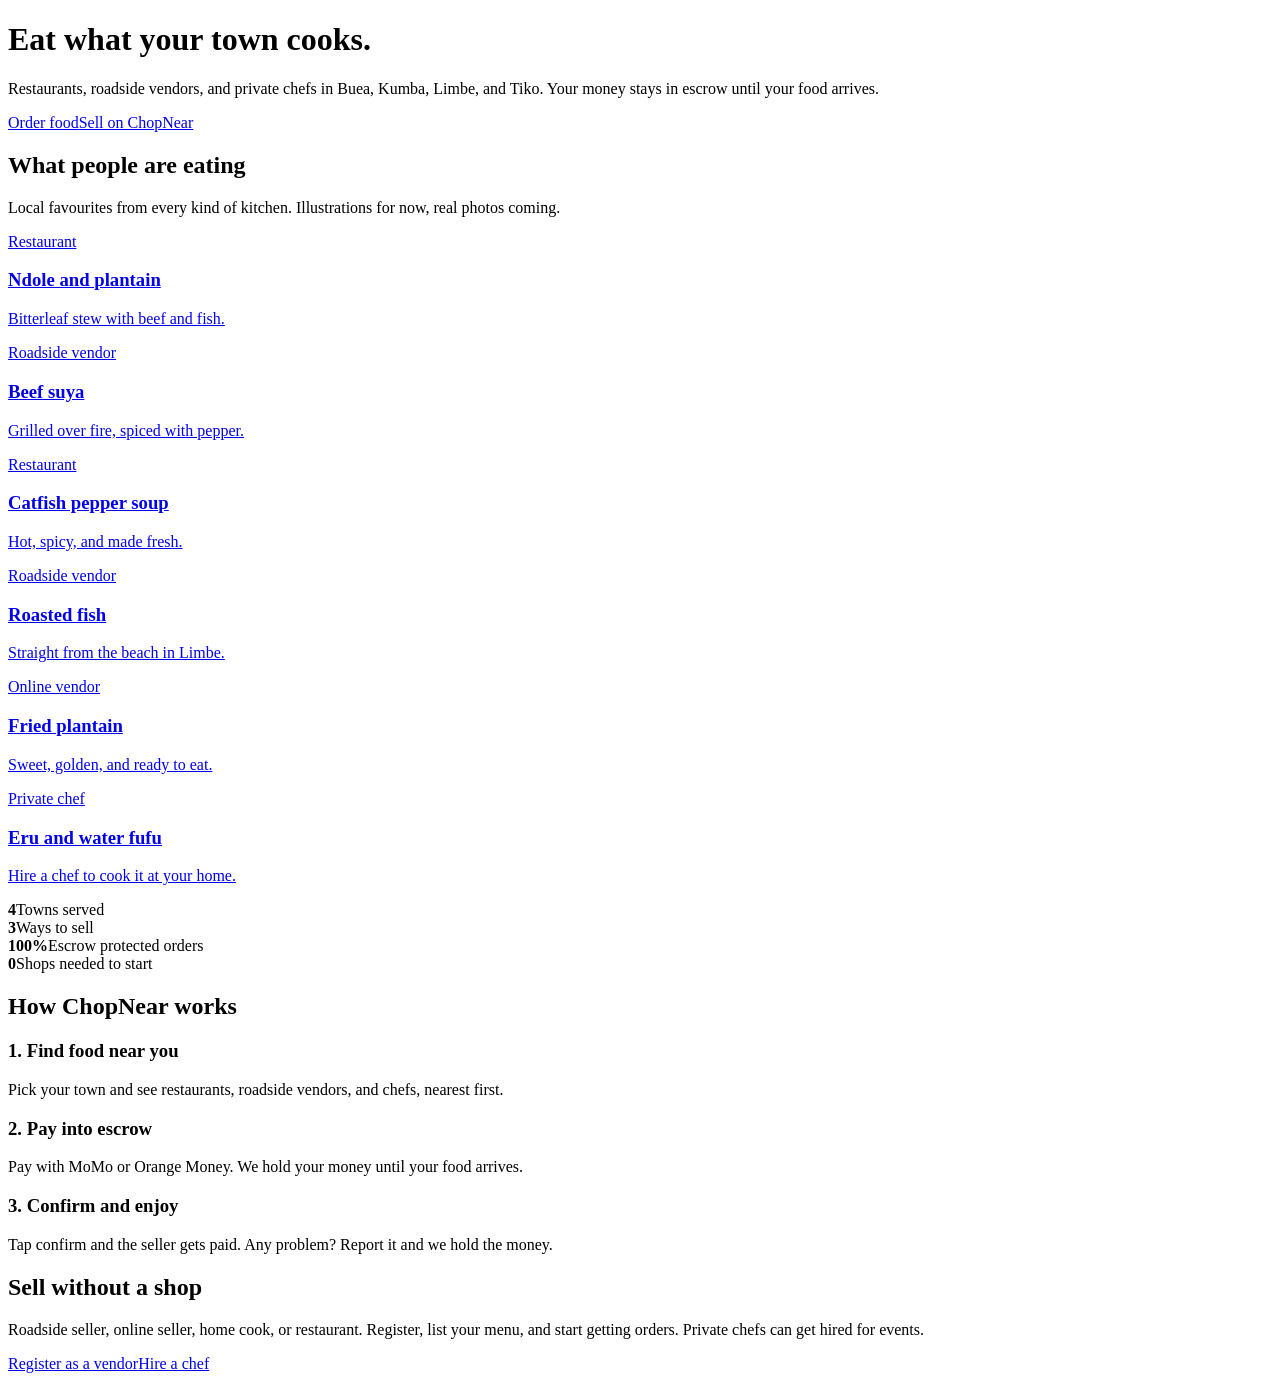
==== index.html @ 6f8a2a30 "Add initial HTML structure for ChopNear website" ====
<!DOCTYPE html>
<html lang="en"><head><meta charset="utf-8"><meta name="viewport" content="width=device-width, initial-scale=1">
<title>ChopNear | Cameroonian food from kitchens, vendors, and chefs near you</title>
<meta name="description" content="Order ndole, suya, pepper soup and more from restaurants, roadside vendors, and private chefs in Buea, Kumba, Limbe, and Tiko. Escrow protected.">
<link rel="preconnect" href="https://fonts.googleapis.com"><link rel="preconnect" href="https://fonts.gstatic.com" crossorigin>
<link href="https://fonts.googleapis.com/css2?family=Fraunces:opsz,wght@9..144,700;9..144,900&family=Outfit:wght@400;500;700&display=swap" rel="stylesheet">
<link rel="stylesheet" href="style.css"></head>
<body>
<div id="hdr"></div>
<div class="hero"><div class="wrap">
  <div><h1>Eat what your town cooks.</h1>
  <p>Restaurants, roadside vendors, and private chefs in Buea, Kumba, Limbe, and Tiko. Your money stays in escrow until your food arrives.</p>
  <div class="row"><a class="btn" href="order.html">Order food</a><a class="btn light" href="vendors.html">Sell on ChopNear</a></div></div>
  <div id="heroArt"></div>
</div></div>
<main>
<section><div class="wrap">
  <h2>What people are eating</h2><p class="lead">Local favourites from every kind of kitchen. Illustrations for now, real photos coming.</p>
  <div class="tiles">
    <a class="tile" href="order.html"><div class="art" data-k="ndole" data-alt="Ndole"></div><span class="tag">Restaurant</span><h3>Ndole and plantain</h3><p>Bitterleaf stew with beef and fish.</p></a>
    <a class="tile" href="order.html"><div class="art" data-k="suya" data-alt="Suya"></div><span class="tag">Roadside vendor</span><h3>Beef suya</h3><p>Grilled over fire, spiced with pepper.</p></a>
    <a class="tile" href="order.html"><div class="art" data-k="pepper" data-alt="Pepper soup"></div><span class="tag">Restaurant</span><h3>Catfish pepper soup</h3><p>Hot, spicy, and made fresh.</p></a>
    <a class="tile" href="order.html"><div class="art" data-k="fish" data-alt="Grilled fish"></div><span class="tag">Roadside vendor</span><h3>Roasted fish</h3><p>Straight from the beach in Limbe.</p></a>
    <a class="tile" href="order.html"><div class="art" data-k="plantain" data-alt="Fried plantain"></div><span class="tag">Online vendor</span><h3>Fried plantain</h3><p>Sweet, golden, and ready to eat.</p></a>
    <a class="tile" href="order.html#hire"><div class="art" data-k="eru" data-alt="Eru and fufu"></div><span class="tag">Private chef</span><h3>Eru and water fufu</h3><p>Hire a chef to cook it at your home.</p></a>
  </div>
</div></section>
<div class="band"><div class="wrap stats">
  <div><b>4</b>Towns served</div><div><b>3</b>Ways to sell</div><div><b>100%</b>Escrow protected orders</div><div><b>0</b>Shops needed to start</div>
</div></div>
<section><div class="wrap">
  <h2>How ChopNear works</h2>
  <div class="three">
    <div class="card"><h3>1. Find food near you</h3><p class="note">Pick your town and see restaurants, roadside vendors, and chefs, nearest first.</p></div>
    <div class="card"><h3>2. Pay into escrow</h3><p class="note">Pay with MoMo or Orange Money. We hold your money until your food arrives.</p></div>
    <div class="card"><h3>3. Confirm and enjoy</h3><p class="note">Tap confirm and the seller gets paid. Any problem? Report it and we hold the money.</p></div>
  </div>
</div></section>
<section style="background:#fff"><div class="wrap two">
  <div><h2>Sell without a shop</h2><p class="lead">Roadside seller, online seller, home cook, or restaurant. Register, list your menu, and start getting orders. Private chefs can get hired for events.</p></div>
  <div class="card"><div class="row"><a class="btn leaf" href="vendors.html">Register as a vendor</a><a class="btn ghost" href="order.html#hire">Hire a chef</a></div></div>
</div></section>
</main>
<div id="ftr"></div>
<script src="app.js"></script>
<script>document.getElementById('heroArt').innerHTML=DISH.scene</script>
</body></html>
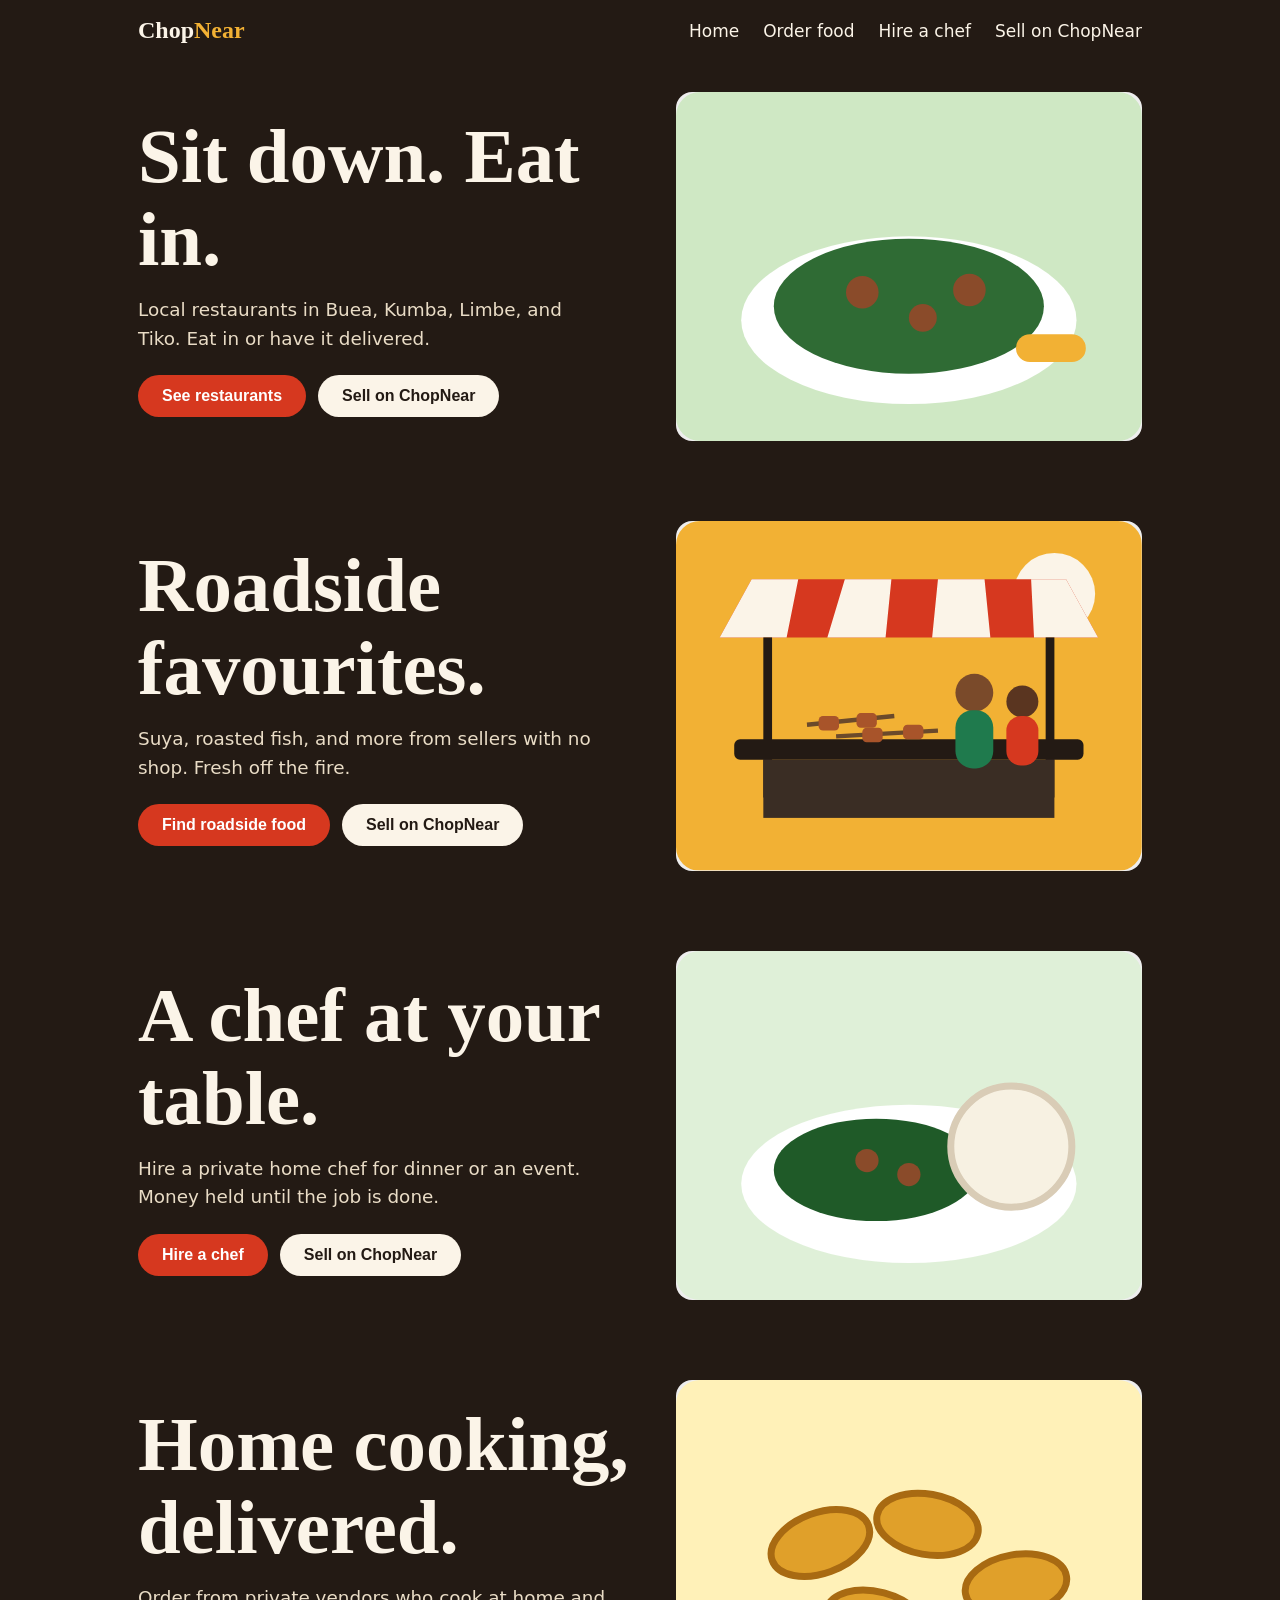
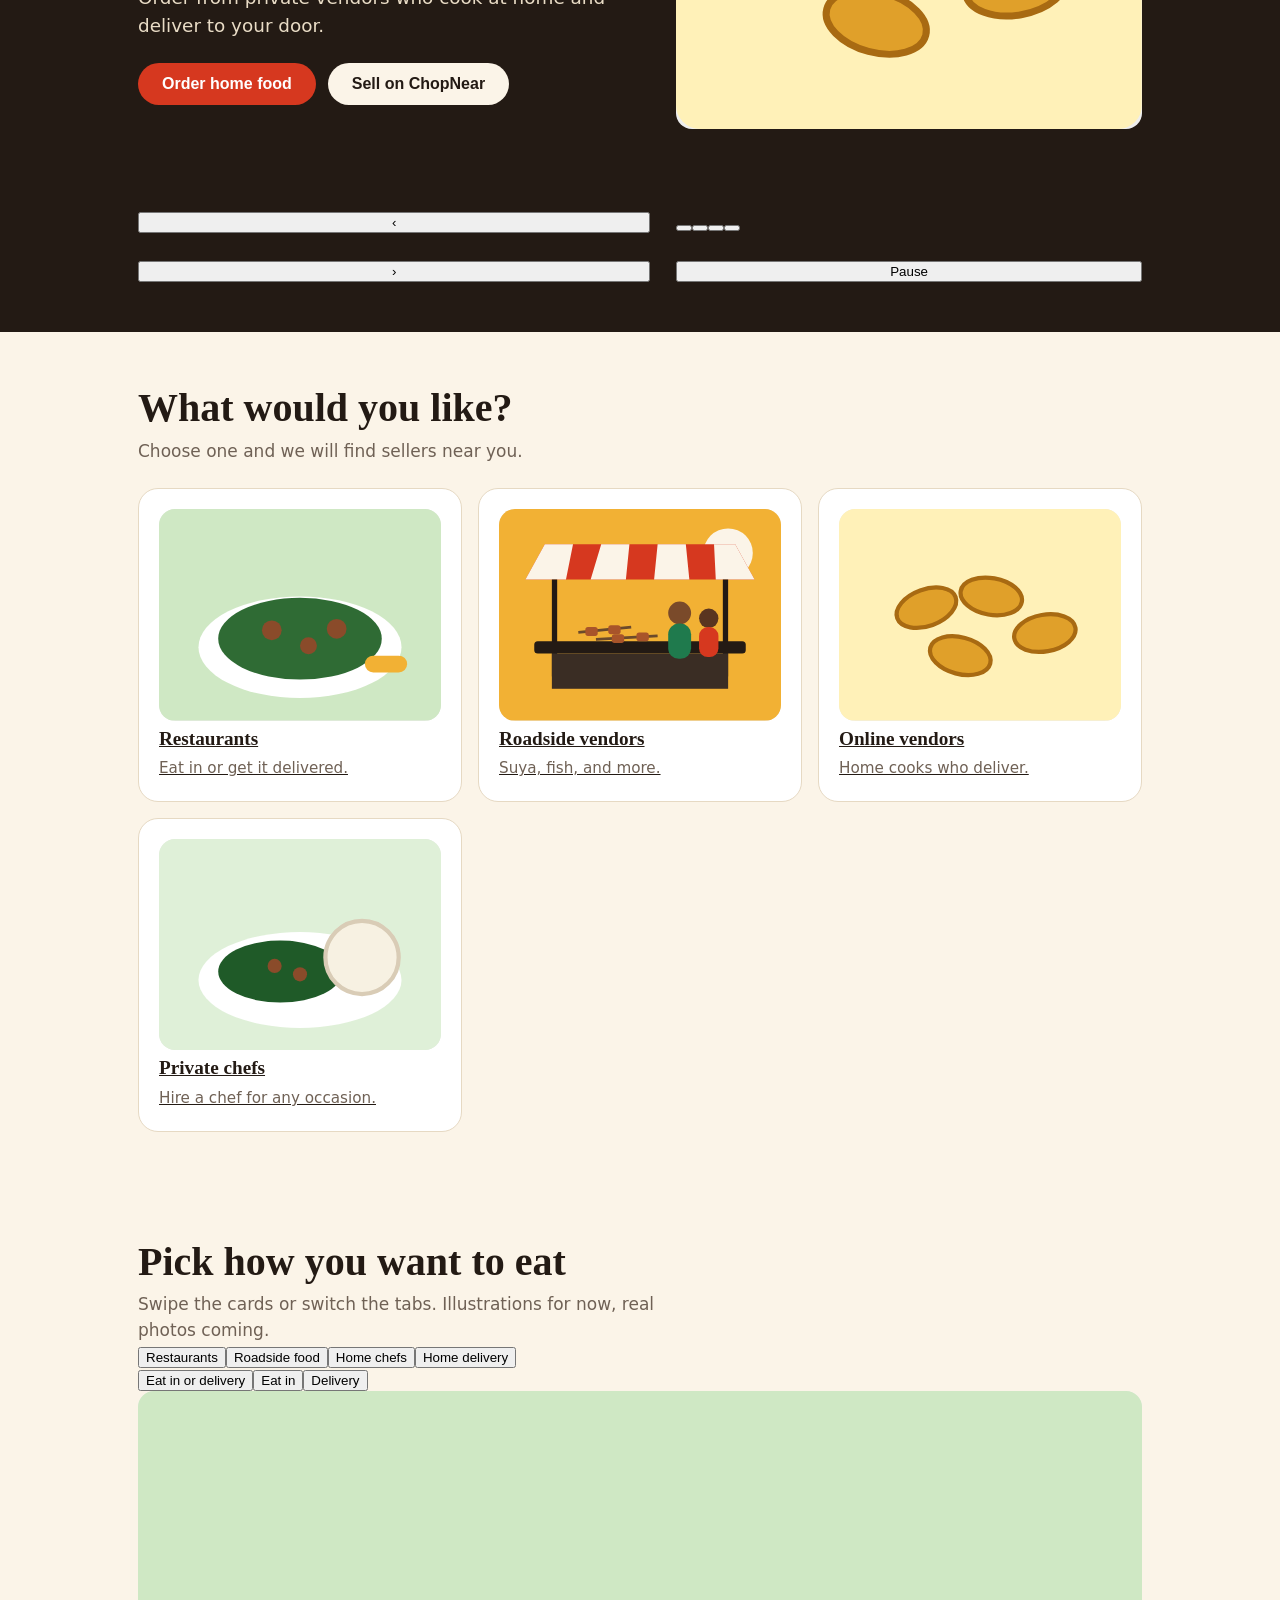
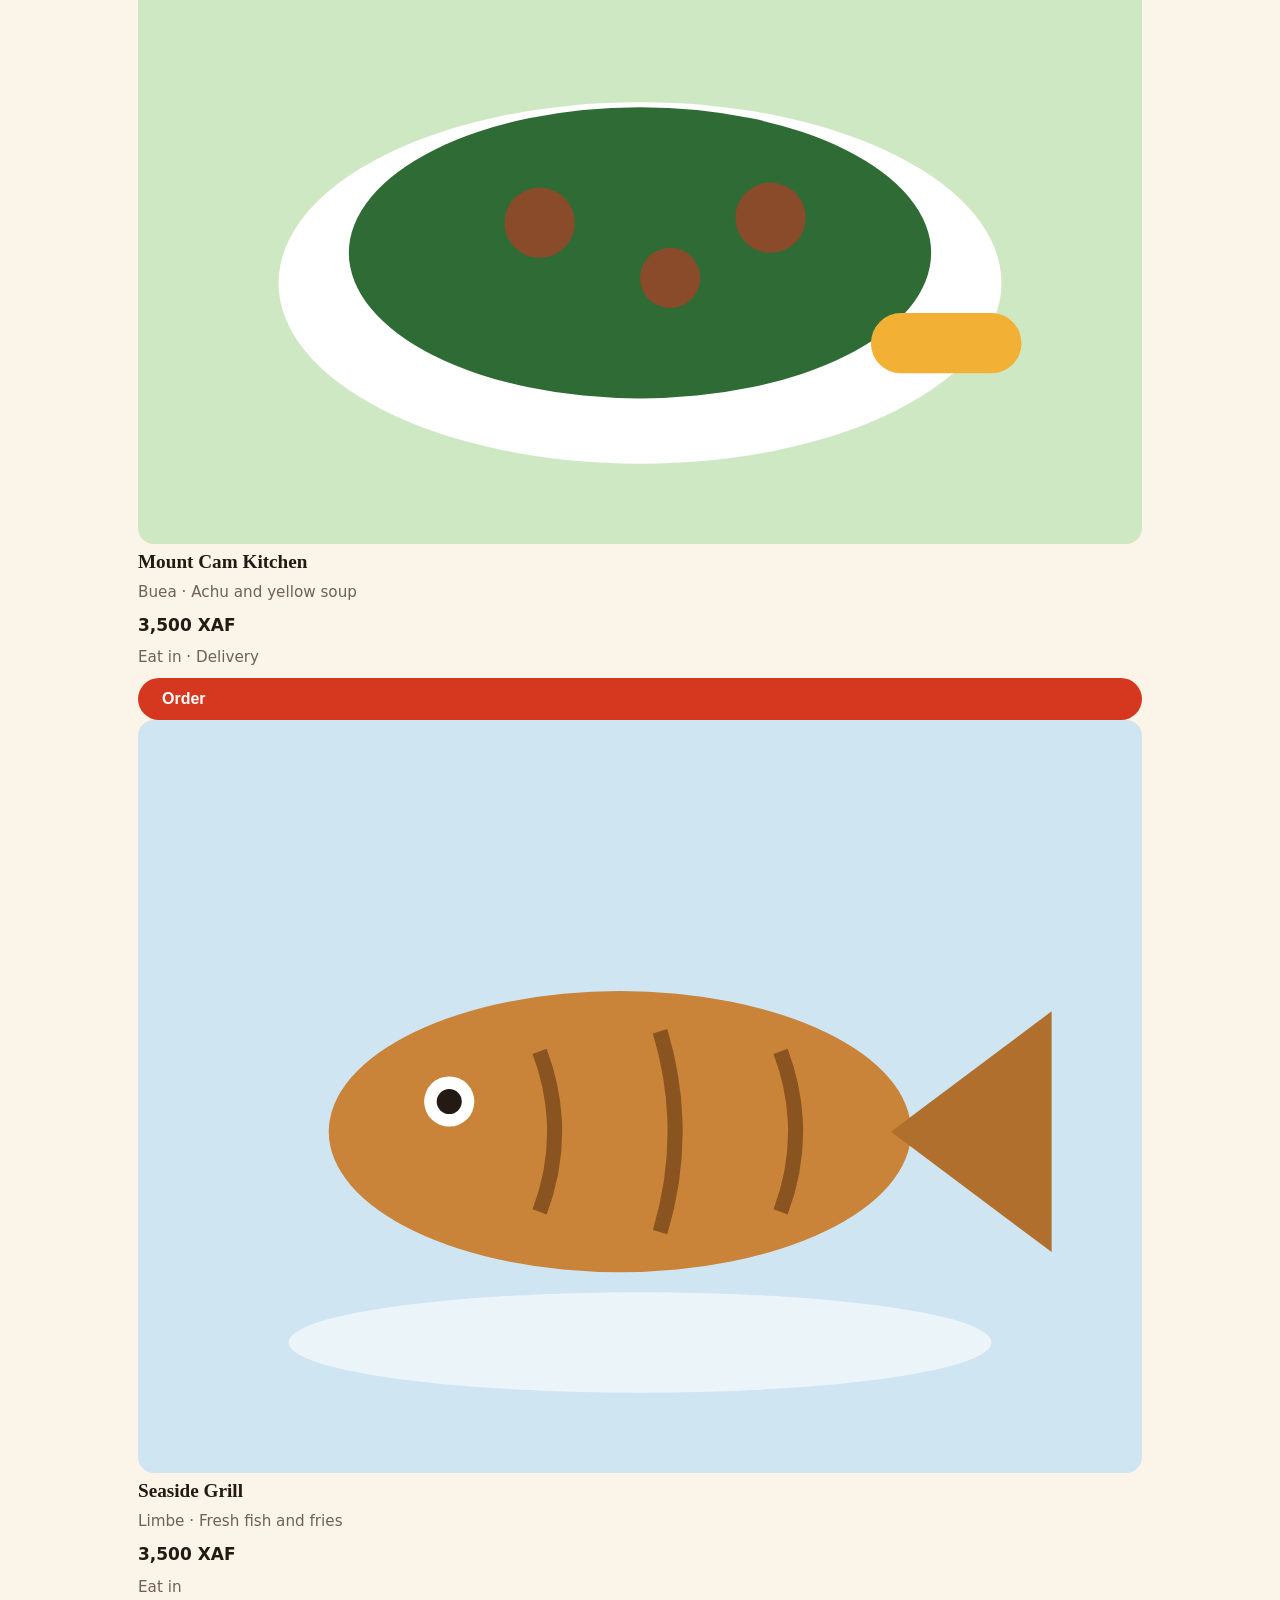
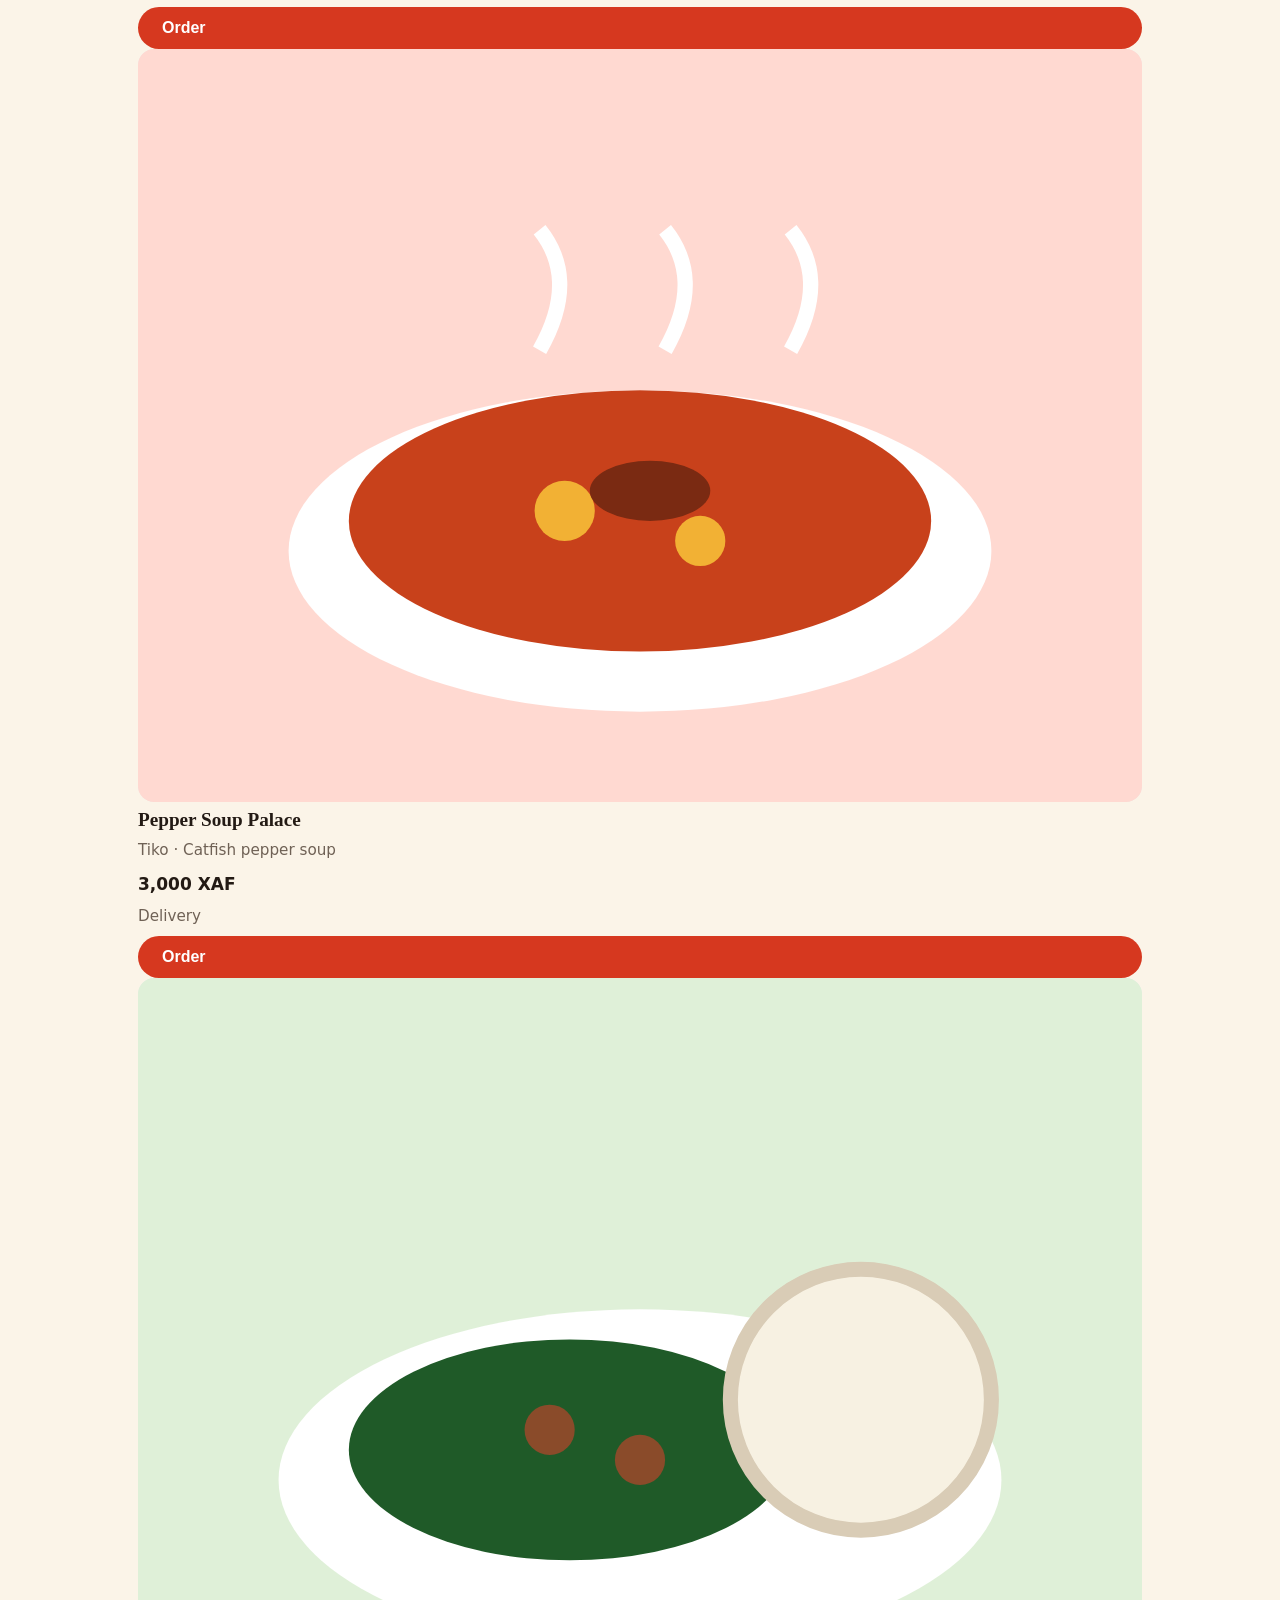
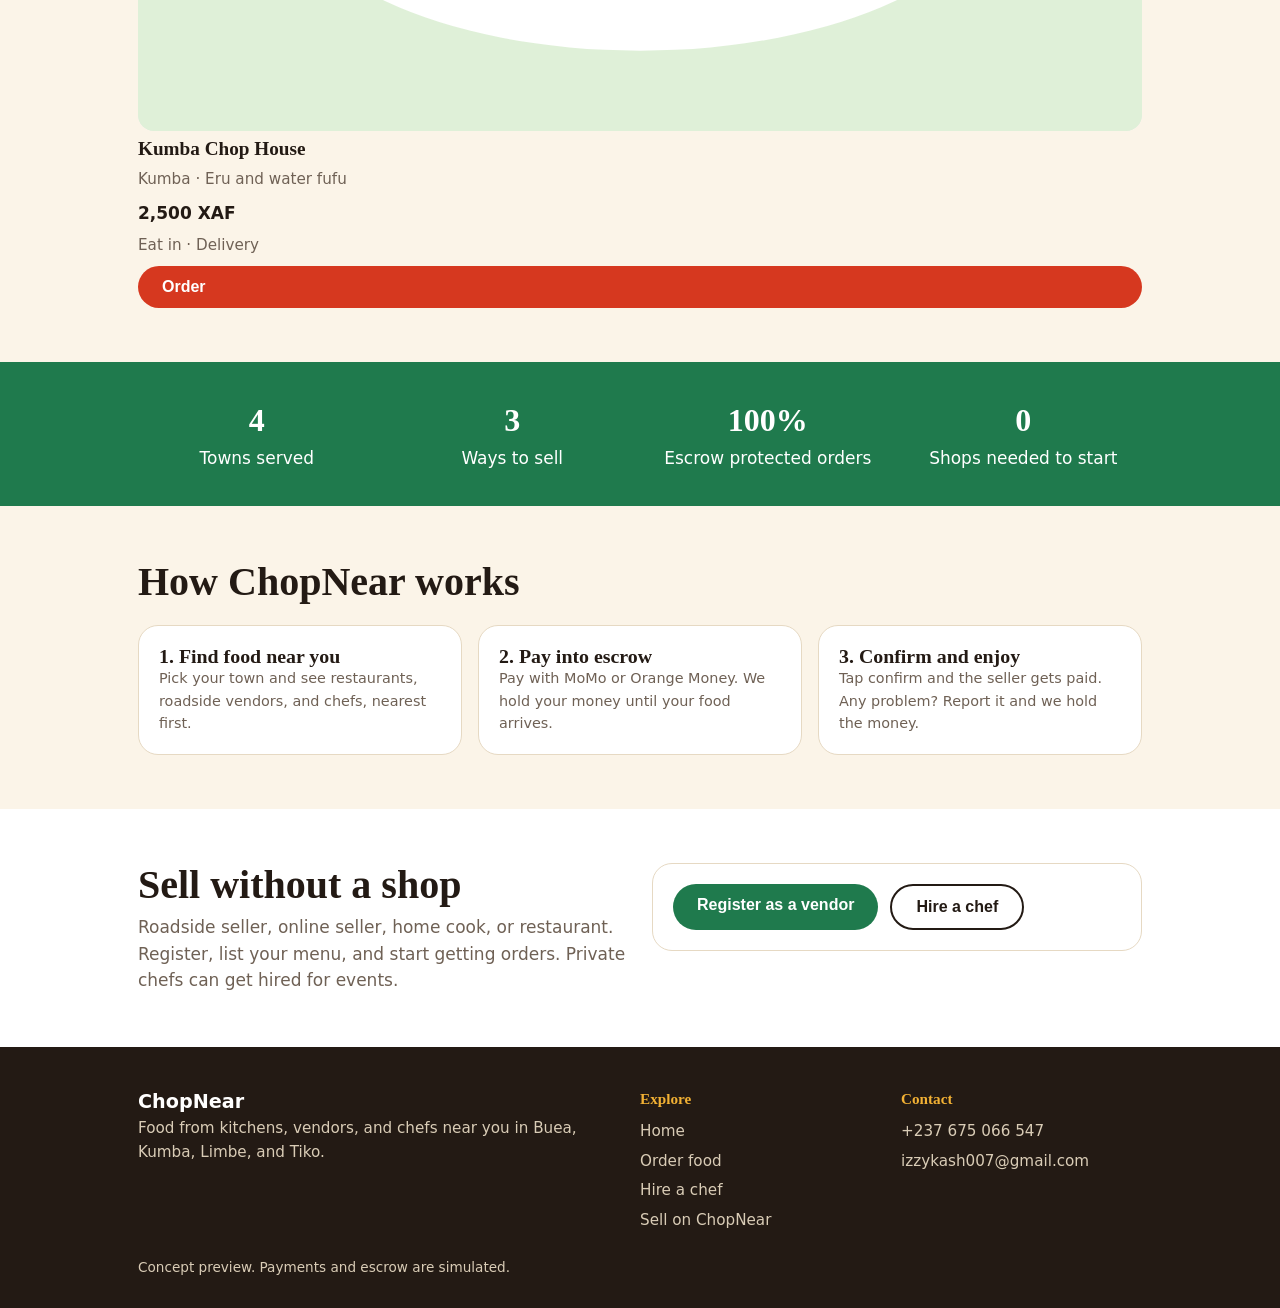
==== commit cf040276: "Add files via upload" ====
--- a/index.html
+++ b/index.html
@@ -7,23 +7,41 @@
 <link rel="stylesheet" href="style.css"></head>
 <body>
 <div id="hdr"></div>
-<div class="hero"><div class="wrap">
-  <div><h1>Eat what your town cooks.</h1>
-  <p>Restaurants, roadside vendors, and private chefs in Buea, Kumba, Limbe, and Tiko. Your money stays in escrow until your food arrives.</p>
-  <div class="row"><a class="btn" href="order.html">Order food</a><a class="btn light" href="vendors.html">Sell on ChopNear</a></div></div>
-  <div id="heroArt"></div>
-</div></div>
+<div class="hero" id="slides" aria-roledescription="carousel" aria-label="Featured ways to eat">
+  <div class="slide"><div class="wrap">
+    <div><h1>Sit down. Eat in.</h1><p>Local restaurants in Buea, Kumba, Limbe, and Tiko. Eat in or have it delivered.</p><div class="row"><a class="btn" href="order.html">See restaurants</a><a class="btn light" href="vendors.html">Sell on ChopNear</a></div></div>
+    <div class="art big" data-k="restaurant" data-alt="Restaurant meal"></div>
+  </div></div>
+  <div class="slide"><div class="wrap">
+    <div><h1>Roadside favourites.</h1><p>Suya, roasted fish, and more from sellers with no shop. Fresh off the fire.</p><div class="row"><a class="btn" href="order.html">Find roadside food</a><a class="btn light" href="vendors.html">Sell on ChopNear</a></div></div>
+    <div class="art big" data-k="roadside" data-alt="Roadside suya stand"></div>
+  </div></div>
+  <div class="slide"><div class="wrap">
+    <div><h1>A chef at your table.</h1><p>Hire a private home chef for dinner or an event. Money held until the job is done.</p><div class="row"><a class="btn" href="order.html#hire">Hire a chef</a><a class="btn light" href="vendors.html">Sell on ChopNear</a></div></div>
+    <div class="art big" data-k="chef" data-alt="Home chef meal"></div>
+  </div></div>
+  <div class="slide"><div class="wrap">
+    <div><h1>Home cooking, delivered.</h1><p>Order from private vendors who cook at home and deliver to your door.</p><div class="row"><a class="btn" href="order.html">Order home food</a><a class="btn light" href="vendors.html">Sell on ChopNear</a></div></div>
+    <div class="art big" data-k="homedelivery" data-alt="Home delivery meal"></div>
+  </div></div>
+  <div class="wrap ctrl"><button class="ar" id="pv" aria-label="Previous slide">&lsaquo;</button><span id="dots"></span><button class="ar" id="nx" aria-label="Next slide">&rsaquo;</button><button class="pp" id="pp">Pause</button></div>
+</div>
 <main>
 <section><div class="wrap">
-  <h2>What people are eating</h2><p class="lead">Local favourites from every kind of kitchen. Illustrations for now, real photos coming.</p>
+  <h2>What would you like?</h2><p class="lead">Choose one and we will find sellers near you.</p>
   <div class="tiles">
-    <a class="tile" href="order.html"><div class="art" data-k="ndole" data-alt="Ndole"></div><span class="tag">Restaurant</span><h3>Ndole and plantain</h3><p>Bitterleaf stew with beef and fish.</p></a>
-    <a class="tile" href="order.html"><div class="art" data-k="suya" data-alt="Suya"></div><span class="tag">Roadside vendor</span><h3>Beef suya</h3><p>Grilled over fire, spiced with pepper.</p></a>
-    <a class="tile" href="order.html"><div class="art" data-k="pepper" data-alt="Pepper soup"></div><span class="tag">Restaurant</span><h3>Catfish pepper soup</h3><p>Hot, spicy, and made fresh.</p></a>
-    <a class="tile" href="order.html"><div class="art" data-k="fish" data-alt="Grilled fish"></div><span class="tag">Roadside vendor</span><h3>Roasted fish</h3><p>Straight from the beach in Limbe.</p></a>
-    <a class="tile" href="order.html"><div class="art" data-k="plantain" data-alt="Fried plantain"></div><span class="tag">Online vendor</span><h3>Fried plantain</h3><p>Sweet, golden, and ready to eat.</p></a>
-    <a class="tile" href="order.html#hire"><div class="art" data-k="eru" data-alt="Eru and fufu"></div><span class="tag">Private chef</span><h3>Eru and water fufu</h3><p>Hire a chef to cook it at your home.</p></a>
+    <a class="tile card" href="start.html?t=restaurant"><div class="art" data-k="restaurant" data-alt="Restaurants"></div><h3>Restaurants</h3><p>Eat in or get it delivered.</p></a>
+    <a class="tile card" href="start.html?t=roadside"><div class="art" data-k="roadside" data-alt="Roadside vendors"></div><h3>Roadside vendors</h3><p>Suya, fish, and more.</p></a>
+    <a class="tile card" href="start.html?t=online"><div class="art" data-k="homedelivery" data-alt="Online vendors"></div><h3>Online vendors</h3><p>Home cooks who deliver.</p></a>
+    <a class="tile card" href="start.html?t=chef"><div class="art" data-k="chef" data-alt="Private chefs"></div><h3>Private chefs</h3><p>Hire a chef for any occasion.</p></a>
   </div>
+</div></section>
+<section><div class="wrap">
+  <h2>Pick how you want to eat</h2>
+  <p class="lead">Swipe the cards or switch the tabs. Illustrations for now, real photos coming.</p>
+  <div class="tabs" id="tabs" role="tablist"></div>
+  <div class="tabs" id="sub" style="display:none"></div>
+  <div class="rail" id="rail" aria-live="polite"></div>
 </div></section>
 <div class="band"><div class="wrap stats">
   <div><b>4</b>Towns served</div><div><b>3</b>Ways to sell</div><div><b>100%</b>Escrow protected orders</div><div><b>0</b>Shops needed to start</div>
@@ -42,7 +60,55 @@
 </div></section>
 </main>
 <div id="ftr"></div>
+<script src="images.js"></script>
 <script src="app.js"></script>
-<script>document.getElementById('heroArt').innerHTML=DISH.scene</script>
+<script>
+DISH.achu=DISH.ndole;DISH.restaurant=DISH.ndole;DISH.roadside=DISH.scene;DISH.chef=DISH.eru;DISH.homedelivery=DISH.plantain;hydrateArt();
+/* slideshow */
+const sl=[...document.querySelectorAll('.slide')],dots=$('dots');let cur=0,timer=null;
+sl.forEach((x,i)=>{const d=document.createElement('button');d.setAttribute('aria-label','Slide '+(i+1));d.onclick=()=>go(i);dots.appendChild(d)});
+function go(i){cur=(i+sl.length)%sl.length;sl.forEach((x,j)=>x.classList.toggle('on',j===cur));[...dots.children].forEach((d,j)=>d.classList.toggle('on',j===cur))}
+function stop(){clearInterval(timer);timer=null;$('pp').textContent='Play'}
+function play(){clearInterval(timer);if(matchMedia('(prefers-reduced-motion: reduce)').matches)return stop();timer=setInterval(()=>go(cur+1),5000);$('pp').textContent='Pause'}
+$('pv').onclick=()=>go(cur-1);$('nx').onclick=()=>go(cur+1);$('pp').onclick=()=>timer?stop():play();
+go(0);play();
+/* category tabs */
+const fmt=n=>n.toLocaleString('en-US')+' XAF';
+const CATS={
+ restaurants:{label:'Restaurants',sub:true,items:[
+  {n:'Mount Cam Kitchen',t:'Buea',k:'achu',d:'Achu and yellow soup',p:3500,m:['eat','delivery']},
+  {n:'Seaside Grill',t:'Limbe',k:'fish',d:'Fresh fish and fries',p:3500,m:['eat']},
+  {n:'Pepper Soup Palace',t:'Tiko',k:'pepper',d:'Catfish pepper soup',p:3000,m:['delivery']},
+  {n:'Kumba Chop House',t:'Kumba',k:'eru',d:'Eru and water fufu',p:2500,m:['eat','delivery']}]},
+ roadside:{label:'Roadside food',items:[
+  {n:'Mama Bih Roadside Suya',t:'Buea',k:'suya',d:'Beef suya (5 sticks)',p:1500},
+  {n:'Down Beach Roasted Fish',t:'Limbe',k:'fish',d:'Roasted fish',p:3000},
+  {n:'Aunty Ngum Fish Stand',t:'Kumba',k:'fish',d:'Grilled fish',p:2800},
+  {n:'Market Mama Stew',t:'Buea',k:'roadside',d:'Stew with rice or spaghetti',p:1000}]},
+ chefs:{label:'Home chefs',cta:'Hire',from:1,items:[
+  {n:'Chef Neba',t:'Buea',k:'chef',d:'Plated achu dinner for 4',p:40000},
+  {n:'Chef Atem',t:'Kumba',k:'ndole',d:'Event catering, per 10 guests',p:60000},
+  {n:'Chef Fon',t:'Limbe',k:'fish',d:'Beach dinner for 4',p:45000}]},
+ delivery:{label:'Home delivery',items:[
+  {n:'Sweet Crumbs (online)',t:'Tiko',k:'plantain',d:'Fried plantain box',p:2000},
+  {n:'Auntie Ewi Home Kitchen',t:'Buea',k:'pepper',d:'Pepper soup, delivered',p:3000},
+  {n:'Mami Mary Cooks',t:'Kumba',k:'ndole',d:'Ndole and plantain, delivered',p:2500}]}
+};
+let cat='restaurants',mode='all';
+const tabs=$('tabs'),sub=$('sub'),rail=$('rail');
+function drawTabs(){
+  tabs.innerHTML=Object.keys(CATS).map(k=>'<button role="tab" aria-selected="'+(k===cat)+'" data-c="'+k+'">'+CATS[k].label+'</button>').join('');
+  sub.style.display=CATS[cat].sub?'flex':'none';
+  sub.innerHTML=[['all','Eat in or delivery'],['eat','Eat in'],['delivery','Delivery']].map(x=>'<button role="tab" aria-selected="'+(x[0]===mode)+'" data-m="'+x[0]+'">'+x[1]+'</button>').join('');
+}
+function drawRail(){
+  const c=CATS[cat];let items=c.items;
+  if(c.sub&&mode!=='all')items=items.filter(i=>i.m.includes(mode));
+  rail.innerHTML=items.map(i=>'<article class="tile"><div class="art" data-k="'+i.k+'" data-alt="'+esc(i.d)+'"></div><h3>'+esc(i.n)+'</h3><p>'+i.t+' · '+esc(i.d)+'</p><b>'+(c.from?'from ':'')+fmt(i.p)+'</b>'+(i.m?'<p>'+i.m.map(x=>x==='eat'?'Eat in':'Delivery').join(' · ')+'</p>':'')+'<a class="btn" href="'+(c.cta?'order.html#hire':'order.html')+'">'+(c.cta||'Order')+'</a></article>').join('')||'<p class="note">Nothing here yet.</p>';
+  hydrateArt();rail.scrollLeft=0;
+}
+tabs.onclick=e=>{const b=e.target.closest('button');if(!b)return;cat=b.dataset.c;mode='all';drawTabs();drawRail()};
+sub.onclick=e=>{const b=e.target.closest('button');if(!b)return;mode=b.dataset.m;drawTabs();drawRail()};
+drawTabs();drawRail();
+</script>
 </body></html>
-
--- a/style.css
+++ b/style.css
@@ -0,0 +1,67 @@
+:root{--paper:#fbf4e8;--ink:#231a14;--chili:#d6381f;--leaf:#1f7a4d;--saffron:#f2b134;--line:#e6d9c3;--mute:#6f6155;--white:#fff}
+*{box-sizing:border-box;margin:0}
+html{scroll-behavior:smooth}
+body{background:var(--paper);color:var(--ink);font-family:Outfit,system-ui,sans-serif;line-height:1.55;font-size:17px}
+a{color:inherit}
+:focus-visible{outline:3px solid var(--chili);outline-offset:3px}
+.wrap{max-width:1040px;margin:0 auto;padding:0 18px}
+section{padding:54px 0}
+h1,h2,h3{font-family:Fraunces,Georgia,serif;font-weight:900;line-height:1.08}
+h1{font-size:clamp(2.4rem,9vw,4.8rem)}
+h2{font-size:clamp(1.7rem,5vw,2.5rem);margin-bottom:8px}
+.lead{color:var(--mute);max-width:50ch}
+.btn{display:inline-block;background:var(--chili);color:#fff;font:700 1rem Outfit,sans-serif;text-decoration:none;padding:12px 24px;border:0;border-radius:999px;cursor:pointer}
+.btn:hover{background:#b92d17}.btn.leaf{background:var(--leaf)}.btn.ghost{background:transparent;color:var(--ink);border:2px solid var(--ink)}
+.btn.light{background:var(--paper);color:var(--ink)}
+.card{background:var(--white);border:1px solid var(--line);border-radius:20px;padding:20px}
+/* header */
+header.site{background:var(--ink);color:var(--paper);position:sticky;top:0;z-index:20}
+.bar{display:flex;align-items:center;justify-content:space-between;min-height:62px;gap:12px}
+.logo{font-family:Fraunces,serif;font-weight:900;font-size:1.5rem;text-decoration:none}.logo b{color:var(--saffron)}
+.menu{display:none;flex-direction:column;position:absolute;left:0;right:0;top:62px;background:var(--ink);padding:10px 18px 18px;gap:4px}
+.menu.open{display:flex}
+.menu a{text-decoration:none;font-weight:500;padding:10px 0;border-bottom:1px solid #3a2d24}
+.burger{background:none;border:2px solid var(--paper);color:var(--paper);border-radius:10px;padding:6px 12px;font:700 .95rem Outfit,sans-serif;cursor:pointer}
+@media(min-width:860px){.burger{display:none}.menu{display:flex;position:static;flex-direction:row;padding:0;gap:24px;background:none}.menu a{border:0;padding:0}}
+/* hero */
+.hero{background:var(--ink);color:var(--paper)}
+.hero .wrap{display:grid;gap:26px;padding-top:30px;padding-bottom:50px;align-items:center}
+.hero p{color:#e9dcc6;font-size:1.15rem;max-width:40ch;margin:14px 0 22px}
+.hero svg{width:100%;height:auto;border-radius:24px}
+@media(min-width:860px){.hero .wrap{grid-template-columns:1.1fr 1fr}}
+.row{display:flex;gap:12px;flex-wrap:wrap}
+/* art + tiles */
+.art{aspect-ratio:4/3;border-radius:16px;overflow:hidden;background:#eee}
+.art svg,.art img{width:100%;height:100%;object-fit:cover;display:block}
+.tiles{display:grid;gap:16px;margin-top:24px}
+@media(min-width:640px){.tiles{grid-template-columns:repeat(2,1fr)}}
+@media(min-width:900px){.tiles{grid-template-columns:repeat(3,1fr)}}
+.tile{display:grid;gap:8px}
+.tile h3{font-size:1.2rem}.tile p{color:var(--mute);font-size:.95rem}
+.tile .tag{font-size:.78rem;font-weight:700;background:var(--saffron);padding:2px 10px;border-radius:999px;justify-self:start}
+.band{background:var(--leaf);color:#fff;padding:34px 0}
+.stats{display:grid;gap:18px;text-align:center}
+@media(min-width:640px){.stats{grid-template-columns:repeat(4,1fr)}}
+.stats b{font-family:Fraunces,serif;font-size:2rem;display:block}
+.three{display:grid;gap:16px;margin-top:22px}
+@media(min-width:760px){.three{grid-template-columns:repeat(3,1fr)}}
+.cta{background:var(--saffron)}
+.cta .wrap{display:grid;gap:14px}
+/* forms */
+form{display:grid;gap:12px}
+label.f{font-weight:700;font-size:.95rem;display:grid;gap:5px}
+input,select,textarea{font:inherit;padding:12px;border:2px solid var(--line);border-radius:12px;background:#fff;color:var(--ink);width:100%}
+.chips{display:flex;gap:8px;flex-wrap:wrap}
+.chips input{position:absolute;opacity:0;width:1px}
+.chips label{padding:9px 16px;border:2px solid var(--ink);border-radius:999px;cursor:pointer;font-weight:700;background:#fff}
+.chips input:checked+label{background:var(--ink);color:var(--paper)}
+.chips input:focus-visible+label{outline:3px solid var(--chili);outline-offset:2px}
+.two{display:grid;gap:24px}
+@media(min-width:820px){.two{grid-template-columns:1fr 1fr;align-items:start}}
+footer.site{background:var(--ink);color:#d9ccb6;padding:40px 0 30px;font-size:.95rem}
+footer.site .cols{display:grid;gap:20px}
+@media(min-width:760px){footer.site .cols{grid-template-columns:2fr 1fr 1fr}}
+footer.site a{display:block;text-decoration:none;padding:3px 0}
+footer.site h4{color:var(--saffron);margin-bottom:6px;font-family:Fraunces,serif}
+.note{color:var(--mute);font-size:.9rem}
+@media(prefers-reduced-motion:reduce){html{scroll-behavior:auto}}
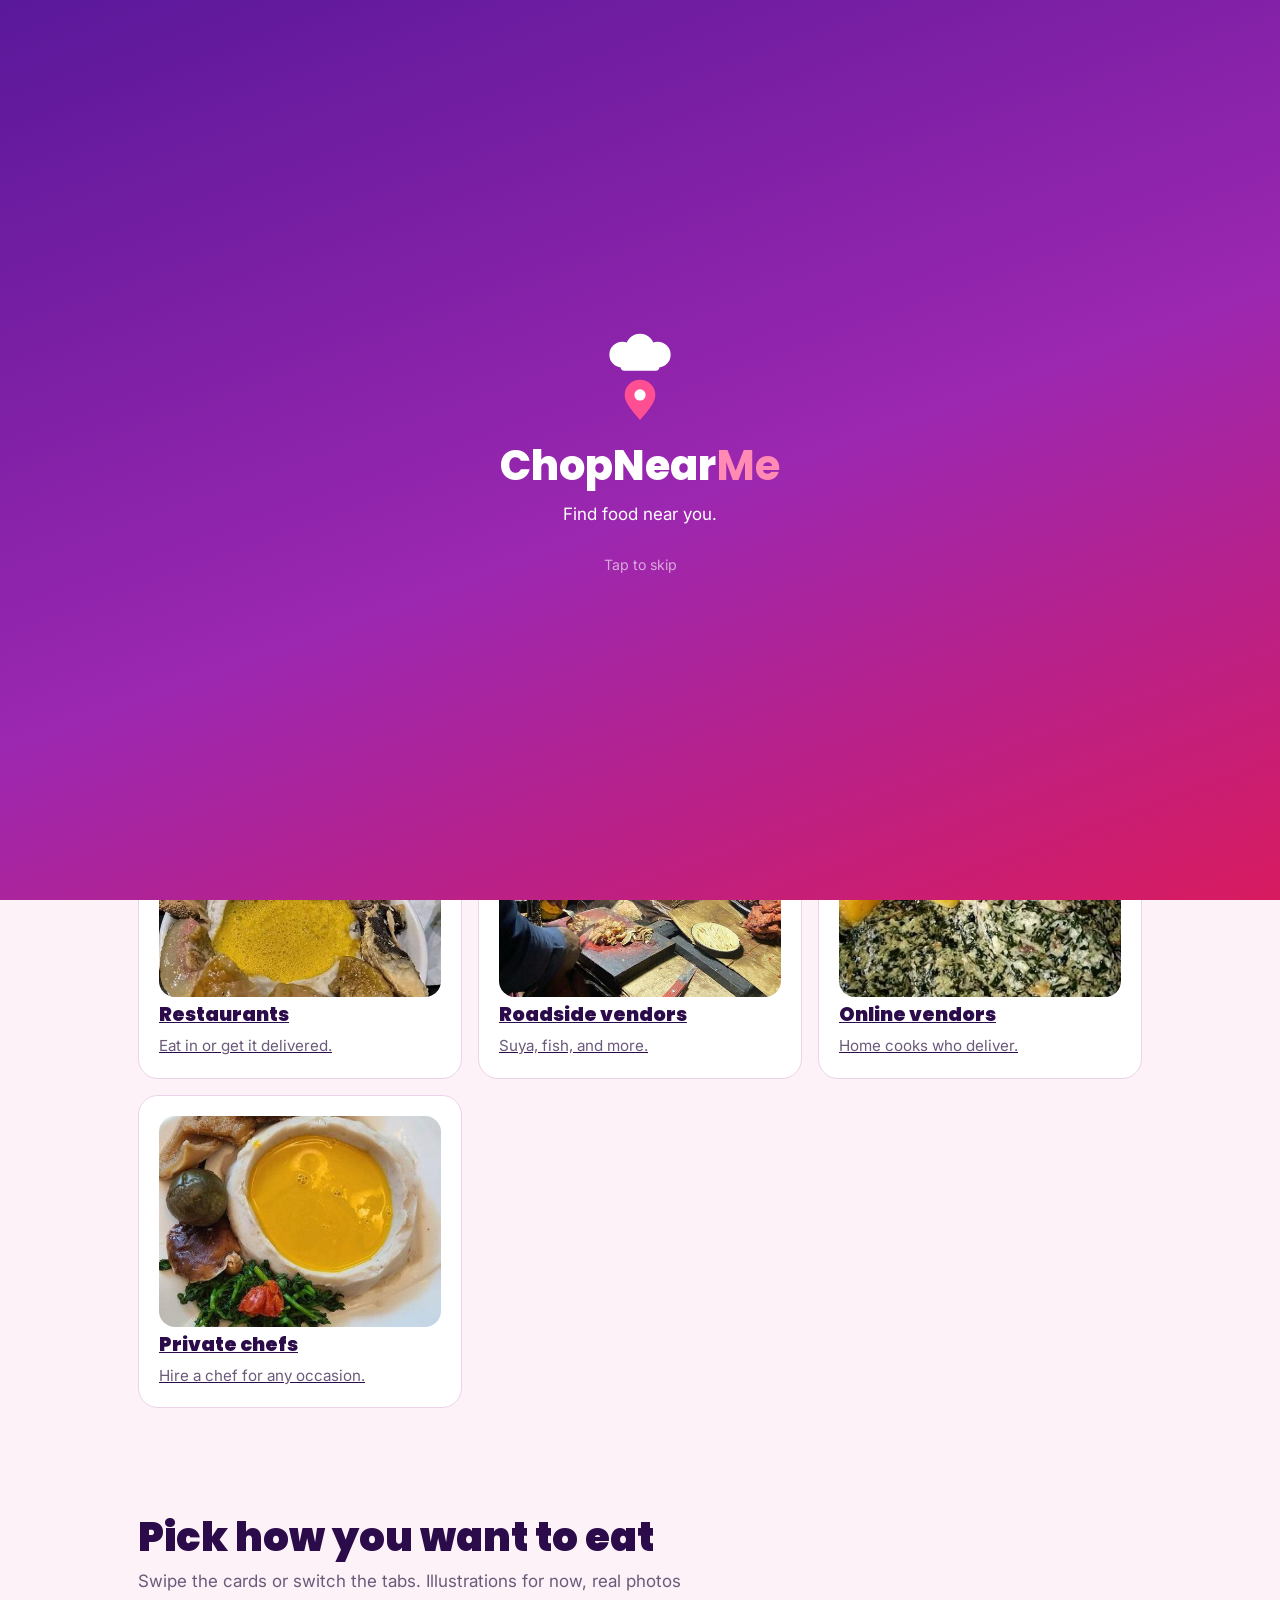
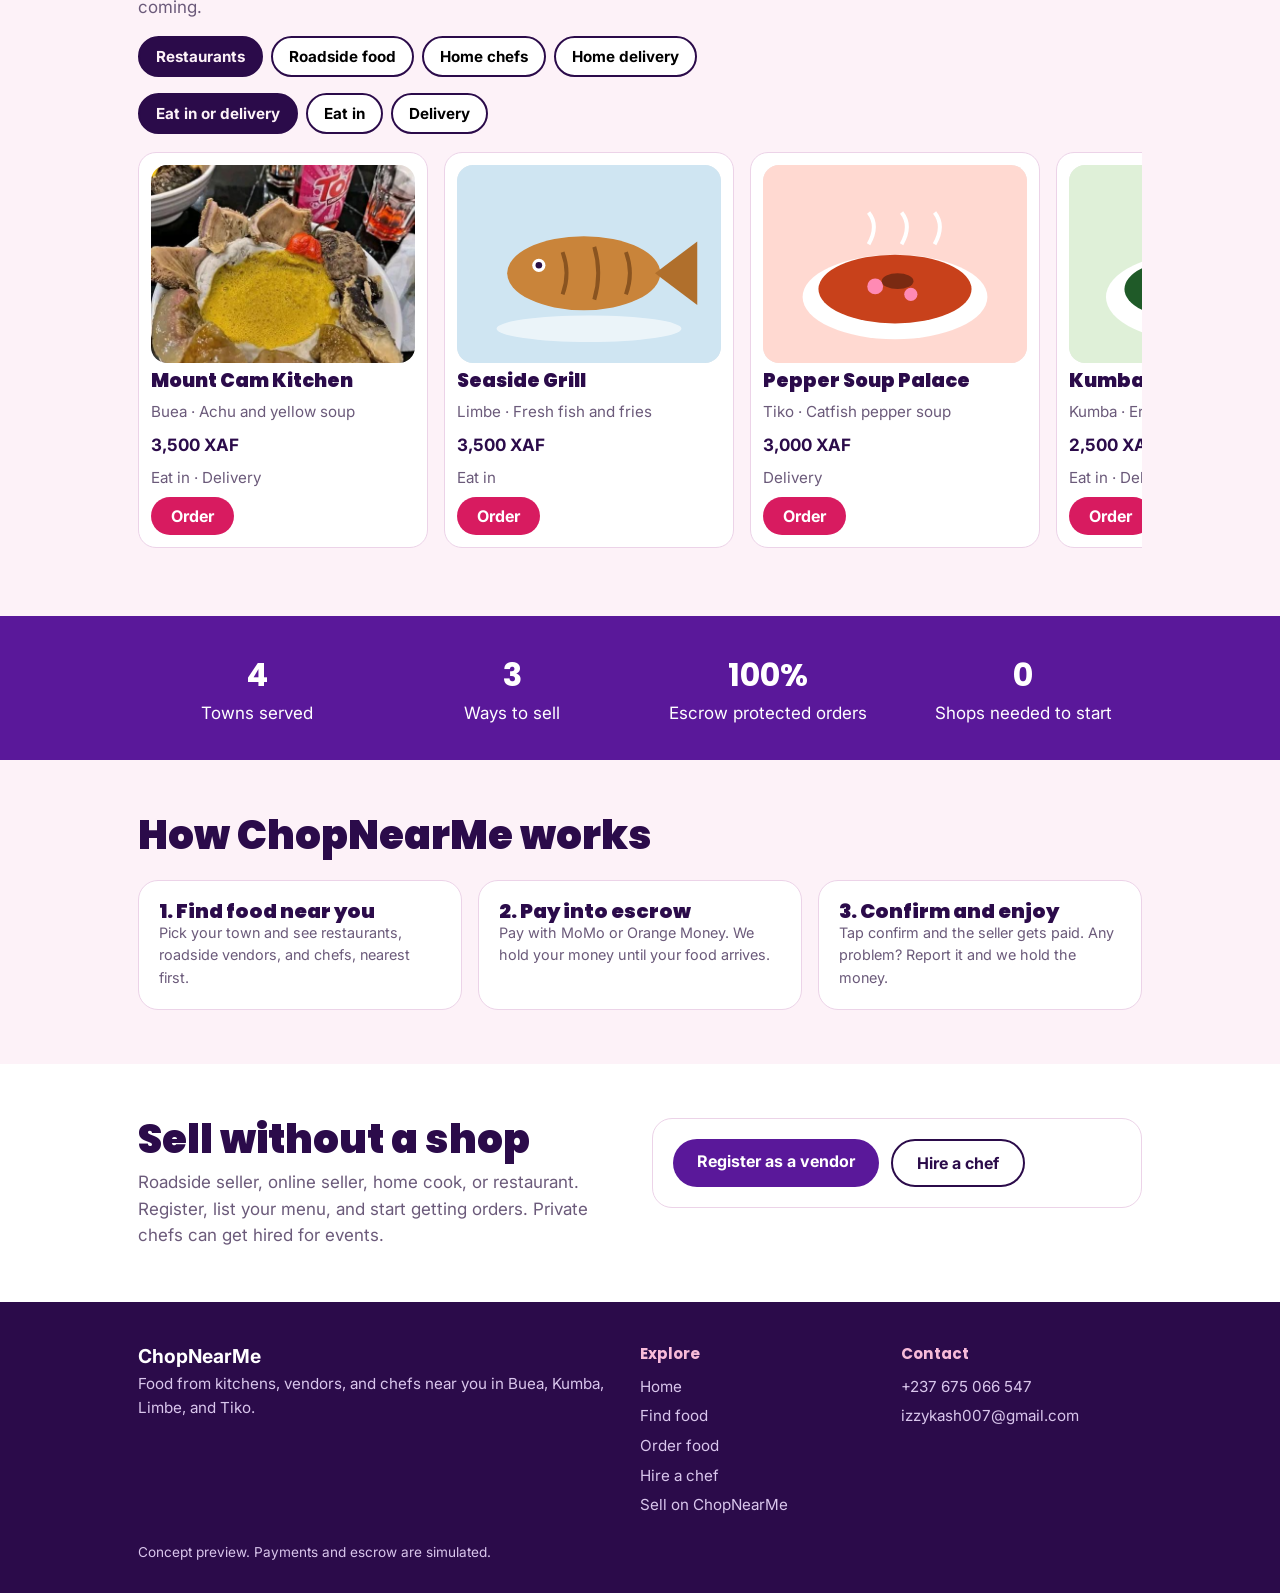
==== commit 45b75676: "Add files via upload" ====
--- a/index.html
+++ b/index.html
@@ -1,34 +1,34 @@
 <!DOCTYPE html>
 <html lang="en"><head><meta charset="utf-8"><meta name="viewport" content="width=device-width, initial-scale=1">
-<title>ChopNear | Cameroonian food from kitchens, vendors, and chefs near you</title>
+<title>ChopNearMe | Cameroonian food from kitchens, vendors, and chefs near you</title>
 <meta name="description" content="Order ndole, suya, pepper soup and more from restaurants, roadside vendors, and private chefs in Buea, Kumba, Limbe, and Tiko. Escrow protected.">
 <link rel="preconnect" href="https://fonts.googleapis.com"><link rel="preconnect" href="https://fonts.gstatic.com" crossorigin>
-<link href="https://fonts.googleapis.com/css2?family=Fraunces:opsz,wght@9..144,700;9..144,900&family=Outfit:wght@400;500;700&display=swap" rel="stylesheet">
+<link href="https://fonts.googleapis.com/css2?family=Poppins:wght@600;700;800&family=Inter:wght@400;500;600;700&display=swap" rel="stylesheet">
 <link rel="stylesheet" href="style.css"></head>
 <body>
 <div id="hdr"></div>
 <div class="hero" id="slides" aria-roledescription="carousel" aria-label="Featured ways to eat">
   <div class="slide"><div class="wrap">
-    <div><h1>Sit down. Eat in.</h1><p>Local restaurants in Buea, Kumba, Limbe, and Tiko. Eat in or have it delivered.</p><div class="row"><a class="btn" href="order.html">See restaurants</a><a class="btn light" href="vendors.html">Sell on ChopNear</a></div></div>
+    <div><h1>Sit down. Eat in.</h1><p>Local restaurants in Buea, Kumba, Limbe, and Tiko. Eat in or have it delivered.</p><div class="row"><a class="btn" href="order.html">See restaurants</a><a class="btn light" href="vendors.html">Sell on ChopNearMe</a></div></div>
     <div class="art big" data-k="restaurant" data-alt="Restaurant meal"></div>
   </div></div>
   <div class="slide"><div class="wrap">
-    <div><h1>Roadside favourites.</h1><p>Suya, roasted fish, and more from sellers with no shop. Fresh off the fire.</p><div class="row"><a class="btn" href="order.html">Find roadside food</a><a class="btn light" href="vendors.html">Sell on ChopNear</a></div></div>
+    <div><h1>Roadside favourites.</h1><p>Suya, roasted fish, and more from sellers with no shop. Fresh off the fire.</p><div class="row"><a class="btn" href="order.html">Find roadside food</a><a class="btn light" href="vendors.html">Sell on ChopNearMe</a></div></div>
     <div class="art big" data-k="roadside" data-alt="Roadside suya stand"></div>
   </div></div>
   <div class="slide"><div class="wrap">
-    <div><h1>A chef at your table.</h1><p>Hire a private home chef for dinner or an event. Money held until the job is done.</p><div class="row"><a class="btn" href="order.html#hire">Hire a chef</a><a class="btn light" href="vendors.html">Sell on ChopNear</a></div></div>
+    <div><h1>A chef at your table.</h1><p>Hire a private home chef for dinner or an event. Money held until the job is done.</p><div class="row"><a class="btn" href="order.html#hire">Hire a chef</a><a class="btn light" href="vendors.html">Sell on ChopNearMe</a></div></div>
     <div class="art big" data-k="chef" data-alt="Home chef meal"></div>
   </div></div>
   <div class="slide"><div class="wrap">
-    <div><h1>Home cooking, delivered.</h1><p>Order from private vendors who cook at home and deliver to your door.</p><div class="row"><a class="btn" href="order.html">Order home food</a><a class="btn light" href="vendors.html">Sell on ChopNear</a></div></div>
+    <div><h1>Home cooking, delivered.</h1><p>Order from private vendors who cook at home and deliver to your door.</p><div class="row"><a class="btn" href="order.html">Order home food</a><a class="btn light" href="vendors.html">Sell on ChopNearMe</a></div></div>
     <div class="art big" data-k="homedelivery" data-alt="Home delivery meal"></div>
   </div></div>
   <div class="wrap ctrl"><button class="ar" id="pv" aria-label="Previous slide">&lsaquo;</button><span id="dots"></span><button class="ar" id="nx" aria-label="Next slide">&rsaquo;</button><button class="pp" id="pp">Pause</button></div>
 </div>
 <main>
 <section><div class="wrap">
-  <h2>What would you like?</h2><p class="lead">Choose one and we will find sellers near you.</p>
+  <h2>What would you like?</h2><p class="lead">Choose one and we will find sellers near you.</p><p style="margin-top:12px"><a class="btn" href="explore.html">Find food near me</a></p>
   <div class="tiles">
     <a class="tile card" href="start.html?t=restaurant"><div class="art" data-k="restaurant" data-alt="Restaurants"></div><h3>Restaurants</h3><p>Eat in or get it delivered.</p></a>
     <a class="tile card" href="start.html?t=roadside"><div class="art" data-k="roadside" data-alt="Roadside vendors"></div><h3>Roadside vendors</h3><p>Suya, fish, and more.</p></a>
@@ -47,7 +47,7 @@
   <div><b>4</b>Towns served</div><div><b>3</b>Ways to sell</div><div><b>100%</b>Escrow protected orders</div><div><b>0</b>Shops needed to start</div>
 </div></div>
 <section><div class="wrap">
-  <h2>How ChopNear works</h2>
+  <h2>How ChopNearMe works</h2>
   <div class="three">
     <div class="card"><h3>1. Find food near you</h3><p class="note">Pick your town and see restaurants, roadside vendors, and chefs, nearest first.</p></div>
     <div class="card"><h3>2. Pay into escrow</h3><p class="note">Pay with MoMo or Orange Money. We hold your money until your food arrives.</p></div>
--- a/style.css
+++ b/style.css
@@ -1,32 +1,32 @@
-:root{--paper:#fbf4e8;--ink:#231a14;--chili:#d6381f;--leaf:#1f7a4d;--saffron:#f2b134;--line:#e6d9c3;--mute:#6f6155;--white:#fff}
+:root{--paper:#fdf2f8;--ink:#2b0b4a;--chili:#d81b60;--leaf:#5a189a;--saffron:#f8bbd9;--line:#ecd3e8;--mute:#6b5a7a;--white:#fff}
 *{box-sizing:border-box;margin:0}
 html{scroll-behavior:smooth}
-body{background:var(--paper);color:var(--ink);font-family:Outfit,system-ui,sans-serif;line-height:1.55;font-size:17px}
+body{background:var(--paper);color:var(--ink);font-family:Inter,system-ui,sans-serif;line-height:1.55;font-size:17px}
 a{color:inherit}
 :focus-visible{outline:3px solid var(--chili);outline-offset:3px}
 .wrap{max-width:1040px;margin:0 auto;padding:0 18px}
 section{padding:54px 0}
-h1,h2,h3{font-family:Fraunces,Georgia,serif;font-weight:900;line-height:1.08}
+h1,h2,h3{font-family:Poppins,Georgia,serif;font-weight:900;line-height:1.08}
 h1{font-size:clamp(2.4rem,9vw,4.8rem)}
 h2{font-size:clamp(1.7rem,5vw,2.5rem);margin-bottom:8px}
 .lead{color:var(--mute);max-width:50ch}
-.btn{display:inline-block;background:var(--chili);color:#fff;font:700 1rem Outfit,sans-serif;text-decoration:none;padding:12px 24px;border:0;border-radius:999px;cursor:pointer}
-.btn:hover{background:#b92d17}.btn.leaf{background:var(--leaf)}.btn.ghost{background:transparent;color:var(--ink);border:2px solid var(--ink)}
+.btn{display:inline-block;background:var(--chili);color:#fff;font:700 1rem Inter,sans-serif;text-decoration:none;padding:12px 24px;border:0;border-radius:999px;cursor:pointer}
+.btn:hover{background:#ad1550}.btn.leaf{background:var(--leaf)}.btn.ghost{background:transparent;color:var(--ink);border:2px solid var(--ink)}
 .btn.light{background:var(--paper);color:var(--ink)}
 .card{background:var(--white);border:1px solid var(--line);border-radius:20px;padding:20px}
 /* header */
 header.site{background:var(--ink);color:var(--paper);position:sticky;top:0;z-index:20}
 .bar{display:flex;align-items:center;justify-content:space-between;min-height:62px;gap:12px}
-.logo{font-family:Fraunces,serif;font-weight:900;font-size:1.5rem;text-decoration:none}.logo b{color:var(--saffron)}
+.logo{font-family:Poppins,serif;font-weight:900;font-size:1.5rem;text-decoration:none}.logo b{color:var(--saffron)}
 .menu{display:none;flex-direction:column;position:absolute;left:0;right:0;top:62px;background:var(--ink);padding:10px 18px 18px;gap:4px}
 .menu.open{display:flex}
-.menu a{text-decoration:none;font-weight:500;padding:10px 0;border-bottom:1px solid #3a2d24}
-.burger{background:none;border:2px solid var(--paper);color:var(--paper);border-radius:10px;padding:6px 12px;font:700 .95rem Outfit,sans-serif;cursor:pointer}
+.menu a{text-decoration:none;font-weight:500;padding:10px 0;border-bottom:1px solid #3d1a5c}
+.burger{background:none;border:2px solid var(--paper);color:var(--paper);border-radius:10px;padding:6px 12px;font:700 .95rem Inter,sans-serif;cursor:pointer}
 @media(min-width:860px){.burger{display:none}.menu{display:flex;position:static;flex-direction:row;padding:0;gap:24px;background:none}.menu a{border:0;padding:0}}
 /* hero */
 .hero{background:var(--ink);color:var(--paper)}
 .hero .wrap{display:grid;gap:26px;padding-top:30px;padding-bottom:50px;align-items:center}
-.hero p{color:#e9dcc6;font-size:1.15rem;max-width:40ch;margin:14px 0 22px}
+.hero p{color:#e9d9f5;font-size:1.15rem;max-width:40ch;margin:14px 0 22px}
 .hero svg{width:100%;height:auto;border-radius:24px}
 @media(min-width:860px){.hero .wrap{grid-template-columns:1.1fr 1fr}}
 .row{display:flex;gap:12px;flex-wrap:wrap}
@@ -42,7 +42,7 @@
 .band{background:var(--leaf);color:#fff;padding:34px 0}
 .stats{display:grid;gap:18px;text-align:center}
 @media(min-width:640px){.stats{grid-template-columns:repeat(4,1fr)}}
-.stats b{font-family:Fraunces,serif;font-size:2rem;display:block}
+.stats b{font-family:Poppins,serif;font-size:2rem;display:block}
 .three{display:grid;gap:16px;margin-top:22px}
 @media(min-width:760px){.three{grid-template-columns:repeat(3,1fr)}}
 .cta{background:var(--saffron)}
@@ -58,10 +58,38 @@
 .chips input:focus-visible+label{outline:3px solid var(--chili);outline-offset:2px}
 .two{display:grid;gap:24px}
 @media(min-width:820px){.two{grid-template-columns:1fr 1fr;align-items:start}}
-footer.site{background:var(--ink);color:#d9ccb6;padding:40px 0 30px;font-size:.95rem}
+footer.site{background:var(--ink);color:#d9c6ec;padding:40px 0 30px;font-size:.95rem}
 footer.site .cols{display:grid;gap:20px}
 @media(min-width:760px){footer.site .cols{grid-template-columns:2fr 1fr 1fr}}
 footer.site a{display:block;text-decoration:none;padding:3px 0}
-footer.site h4{color:var(--saffron);margin-bottom:6px;font-family:Fraunces,serif}
+footer.site h4{color:var(--saffron);margin-bottom:6px;font-family:Poppins,serif}
 .note{color:var(--mute);font-size:.9rem}
 @media(prefers-reduced-motion:reduce){html{scroll-behavior:auto}}
+/* slideshow */
+.slide{display:none}.slide.on{display:block;animation:fade .6s}
+@keyframes fade{from{opacity:0}to{opacity:1}}
+.hero .art.big{border-radius:24px}
+.hero .ctrl.wrap{display:flex;grid-template-columns:none;justify-content:center;align-items:center;gap:12px;padding-top:0;padding-bottom:22px}
+.ctrl .ar{background:none;border:2px solid var(--paper);color:var(--paper);width:40px;height:40px;border-radius:50%;font-size:1.4rem;cursor:pointer;line-height:1}
+.ctrl .pp{background:none;border:0;color:#d9c6ec;font:600 .9rem Inter,sans-serif;cursor:pointer;text-decoration:underline}
+#dots{display:flex;gap:8px;align-items:center}
+#dots button{width:10px;height:10px;border-radius:50%;border:0;padding:0;background:#7a5a9a;cursor:pointer}
+#dots button.on{background:var(--saffron);width:28px;border-radius:6px}
+/* tabs + swipe rail */
+.tabs{display:flex;gap:8px;flex-wrap:wrap;margin:16px 0 8px}
+.tabs button{padding:9px 16px;border:2px solid var(--ink);border-radius:999px;background:#fff;font:700 .95rem Inter,sans-serif;cursor:pointer}
+.tabs button[aria-selected=true]{background:var(--ink);color:var(--paper)}
+.rail{display:flex;gap:16px;overflow-x:auto;scroll-snap-type:x mandatory;padding:10px 0 14px;-webkit-overflow-scrolling:touch}
+.rail .tile{flex:0 0 min(78%,290px);scroll-snap-align:start;background:#fff;border:1px solid var(--line);border-radius:18px;padding:12px;align-content:start}
+.rail .tile .btn{justify-self:start;padding:9px 20px}
+
+/* opening animation */
+#splash{position:fixed;inset:0;z-index:999;background:linear-gradient(160deg,#5a189a,#9c27b0 55%,#d81b60);display:grid;place-items:center;color:#fff;text-align:center;transition:opacity .5s;cursor:pointer}
+#splash.out{opacity:0;pointer-events:none}
+.sp-in svg{display:block;margin:0 auto 10px;animation:pop .6s ease-out both}
+.sp-t{font:800 2.6rem Poppins,sans-serif}
+.sp-t b{display:inline-block;color:#ff8ab4;max-width:0;overflow:hidden;white-space:nowrap;vertical-align:bottom;animation:me .7s 1.3s ease-out forwards}
+.sp-in p{opacity:0;animation:fadein .6s 1.9s forwards;margin-top:4px}
+.sp-in small{display:block;margin-top:26px;opacity:.6}
+@keyframes me{to{max-width:1.6em}}@keyframes pop{from{transform:scale(.6);opacity:0}to{transform:none;opacity:1}}@keyframes fadein{to{opacity:1}}
+@media(prefers-reduced-motion:reduce){.sp-t b{animation:none;max-width:1.6em}.sp-in p{animation:none;opacity:1}.sp-in svg{animation:none}}
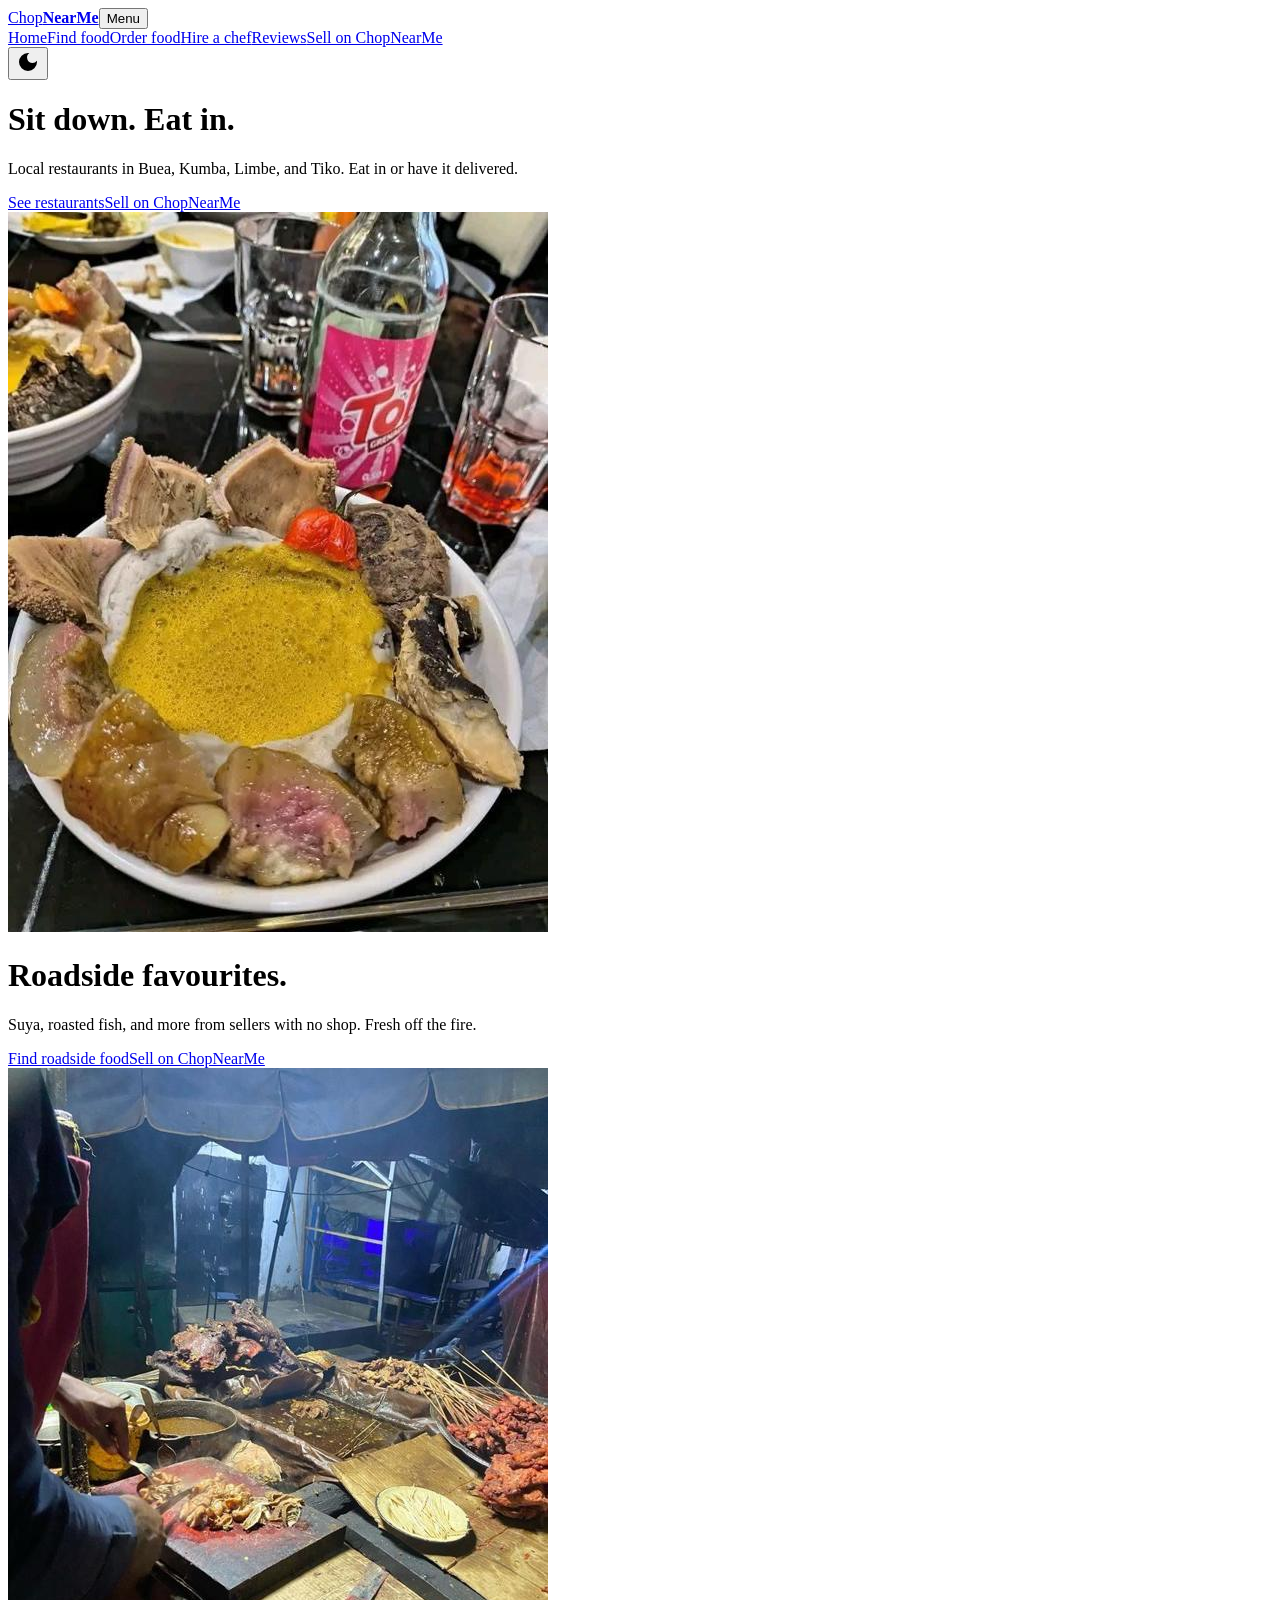
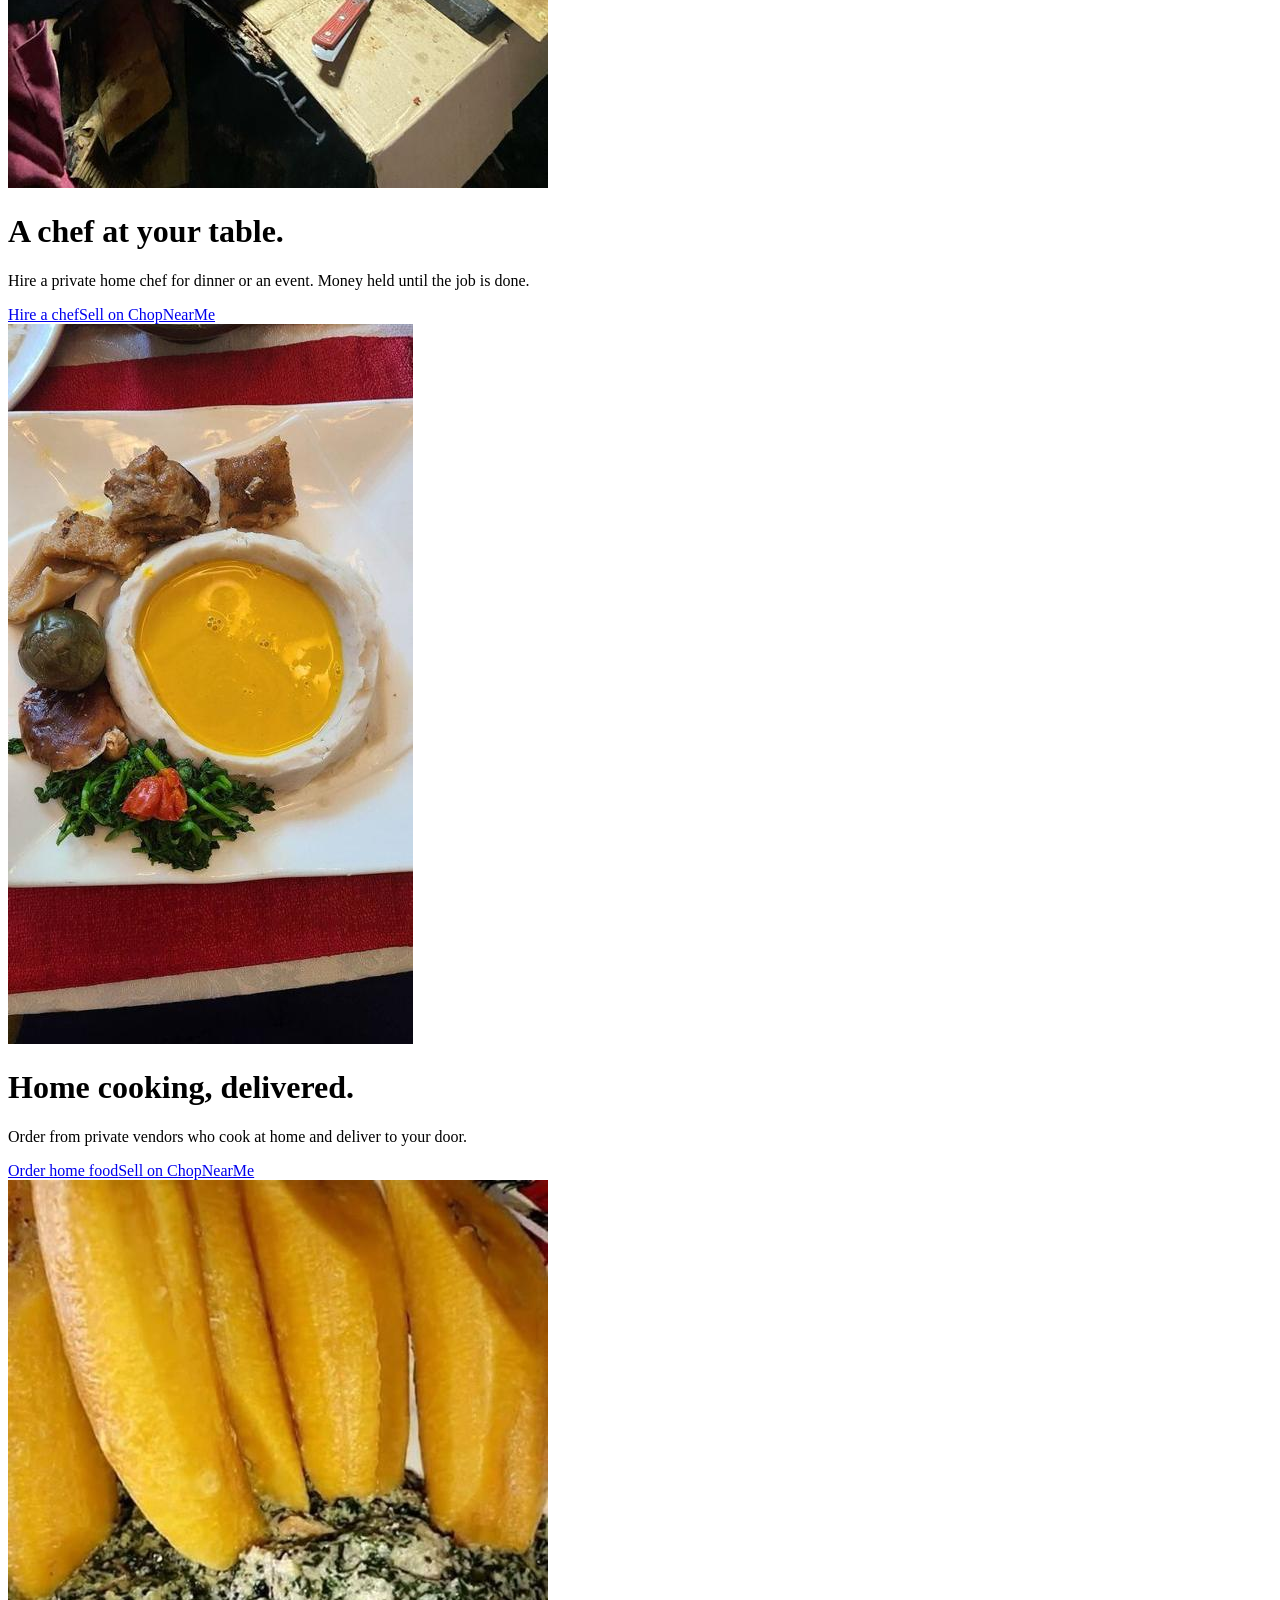
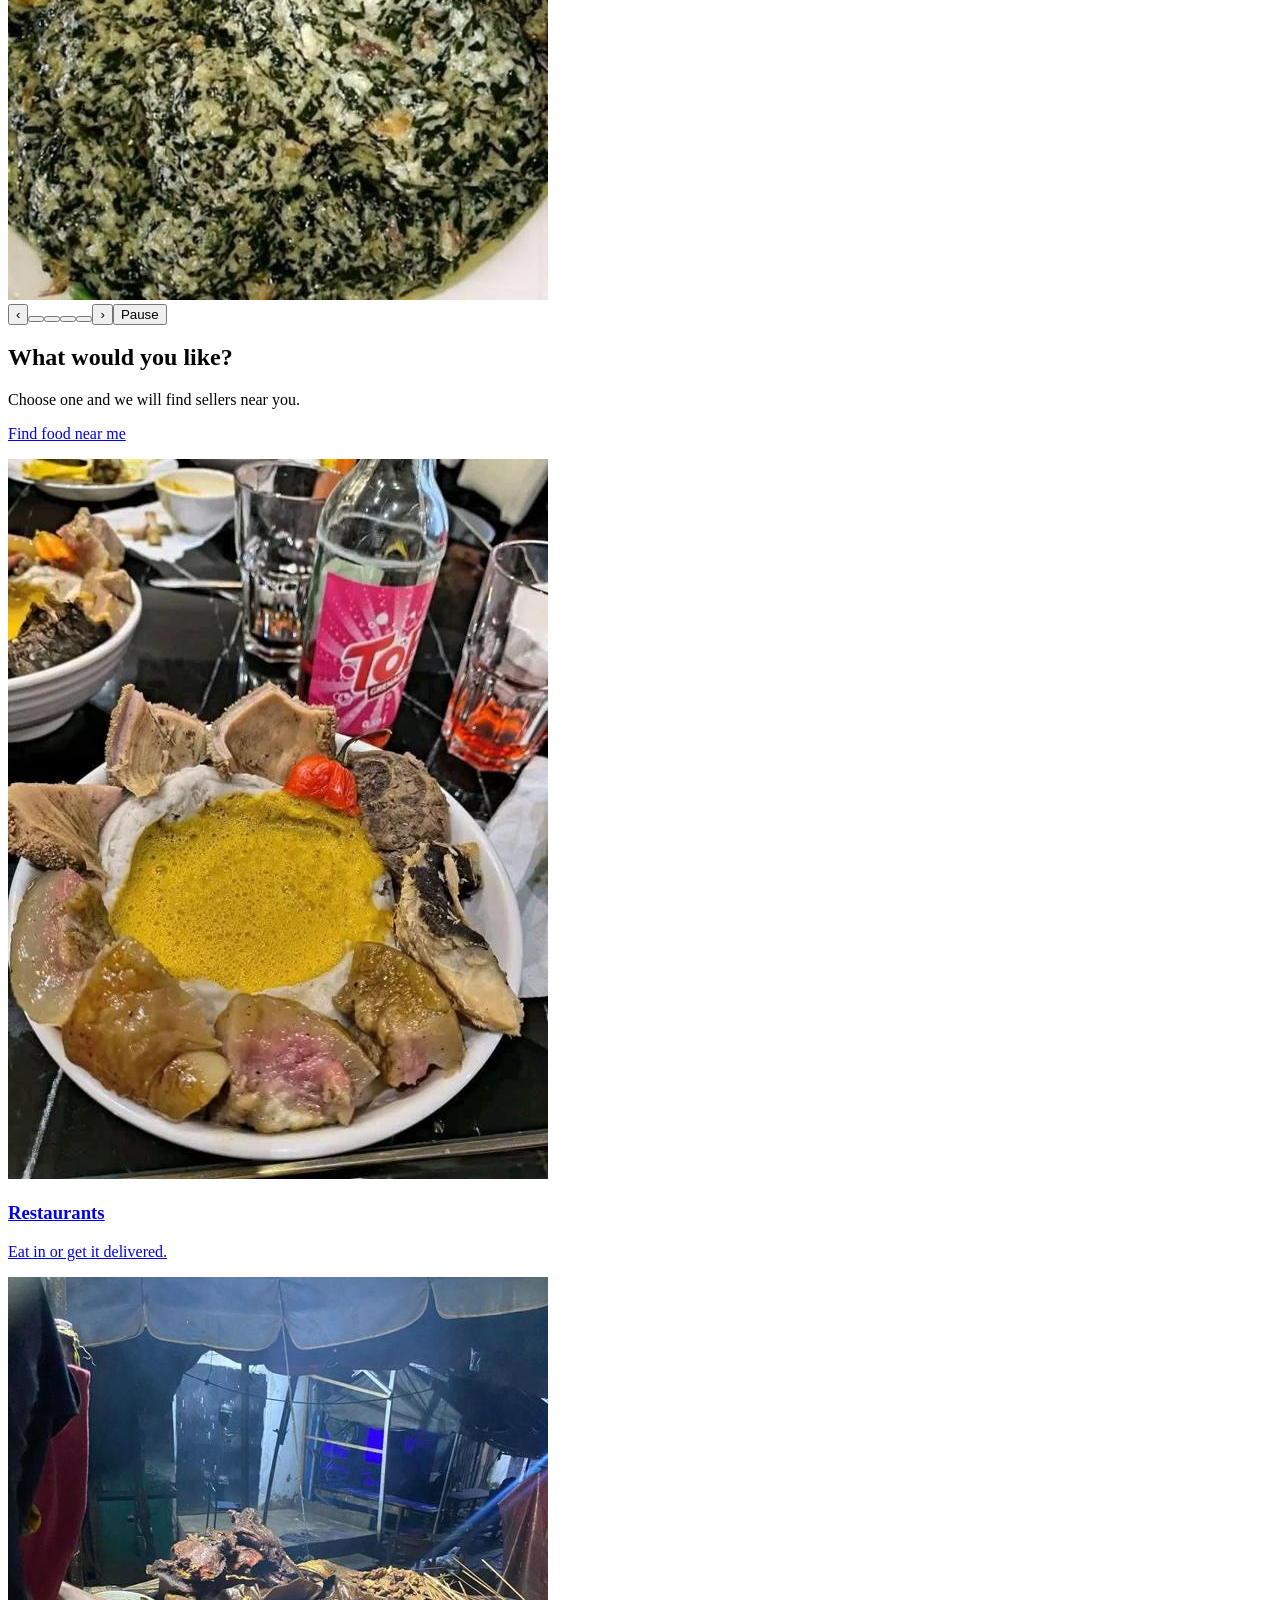
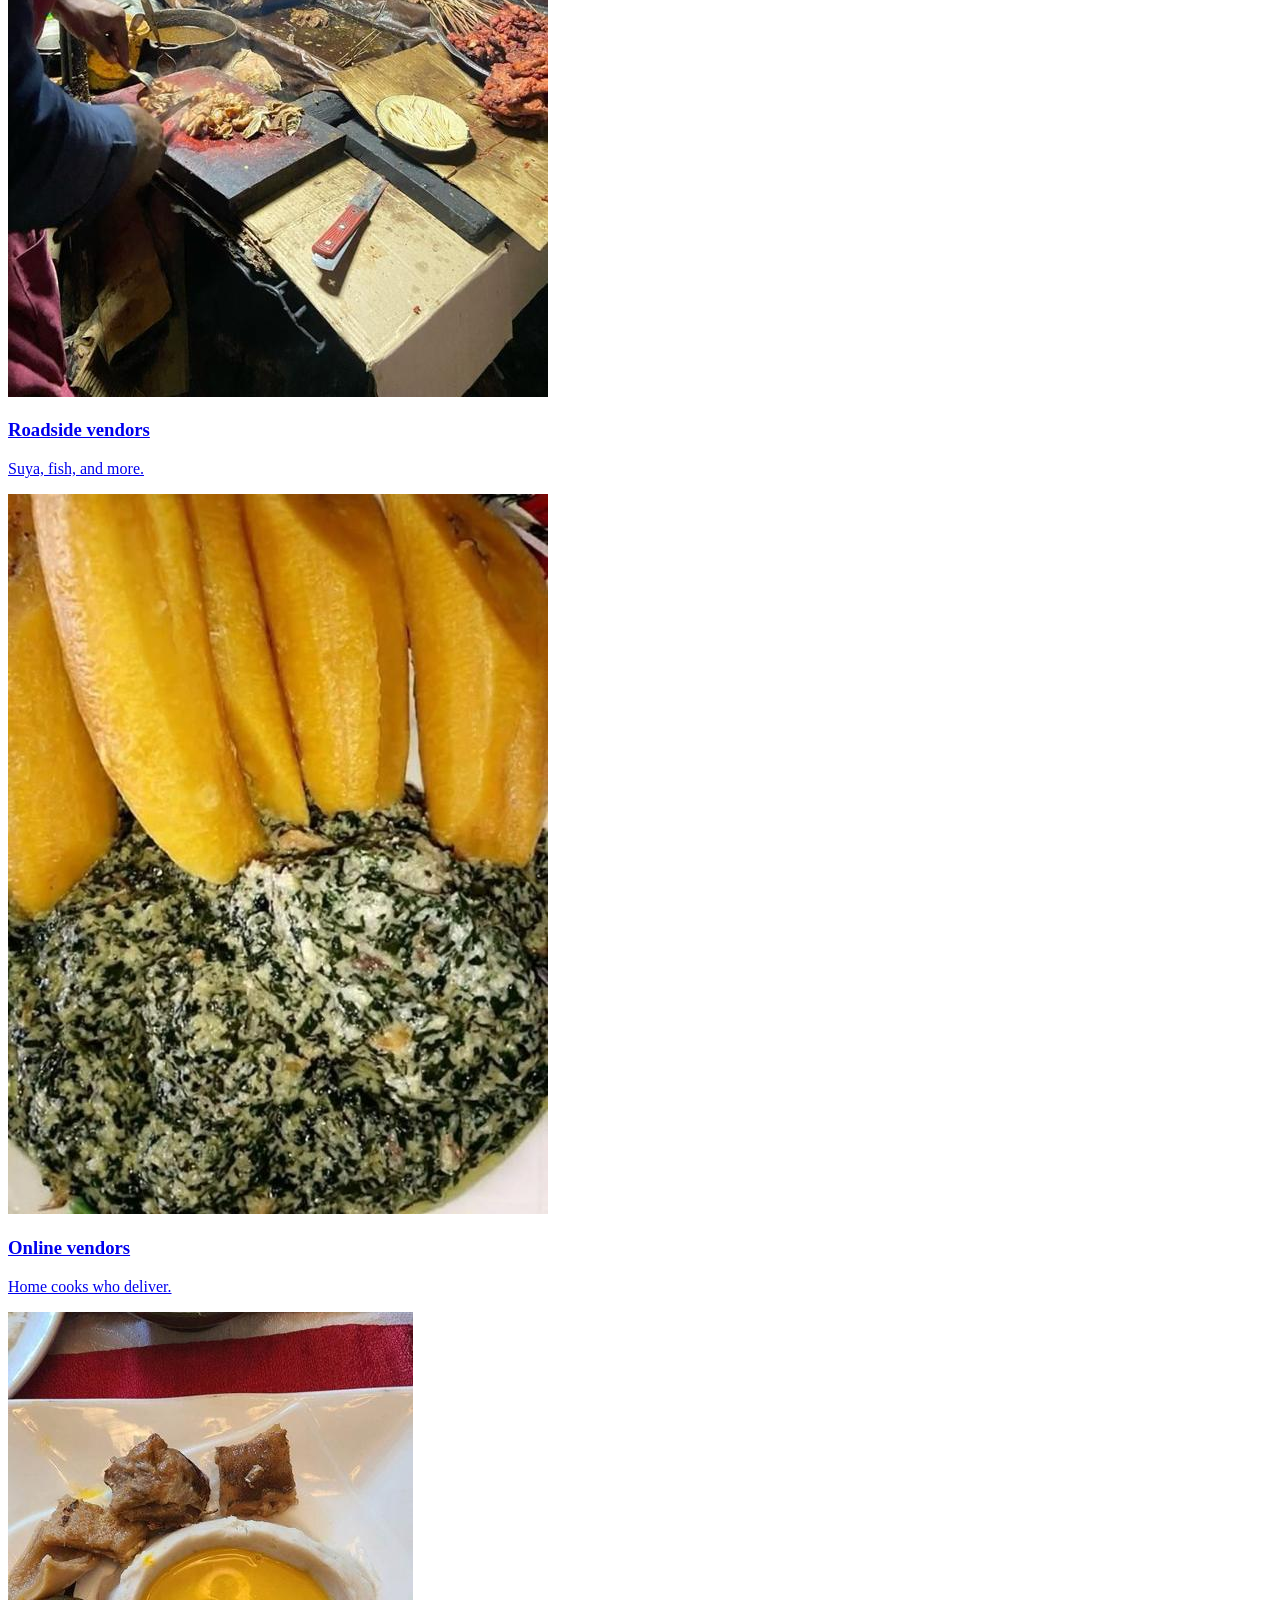
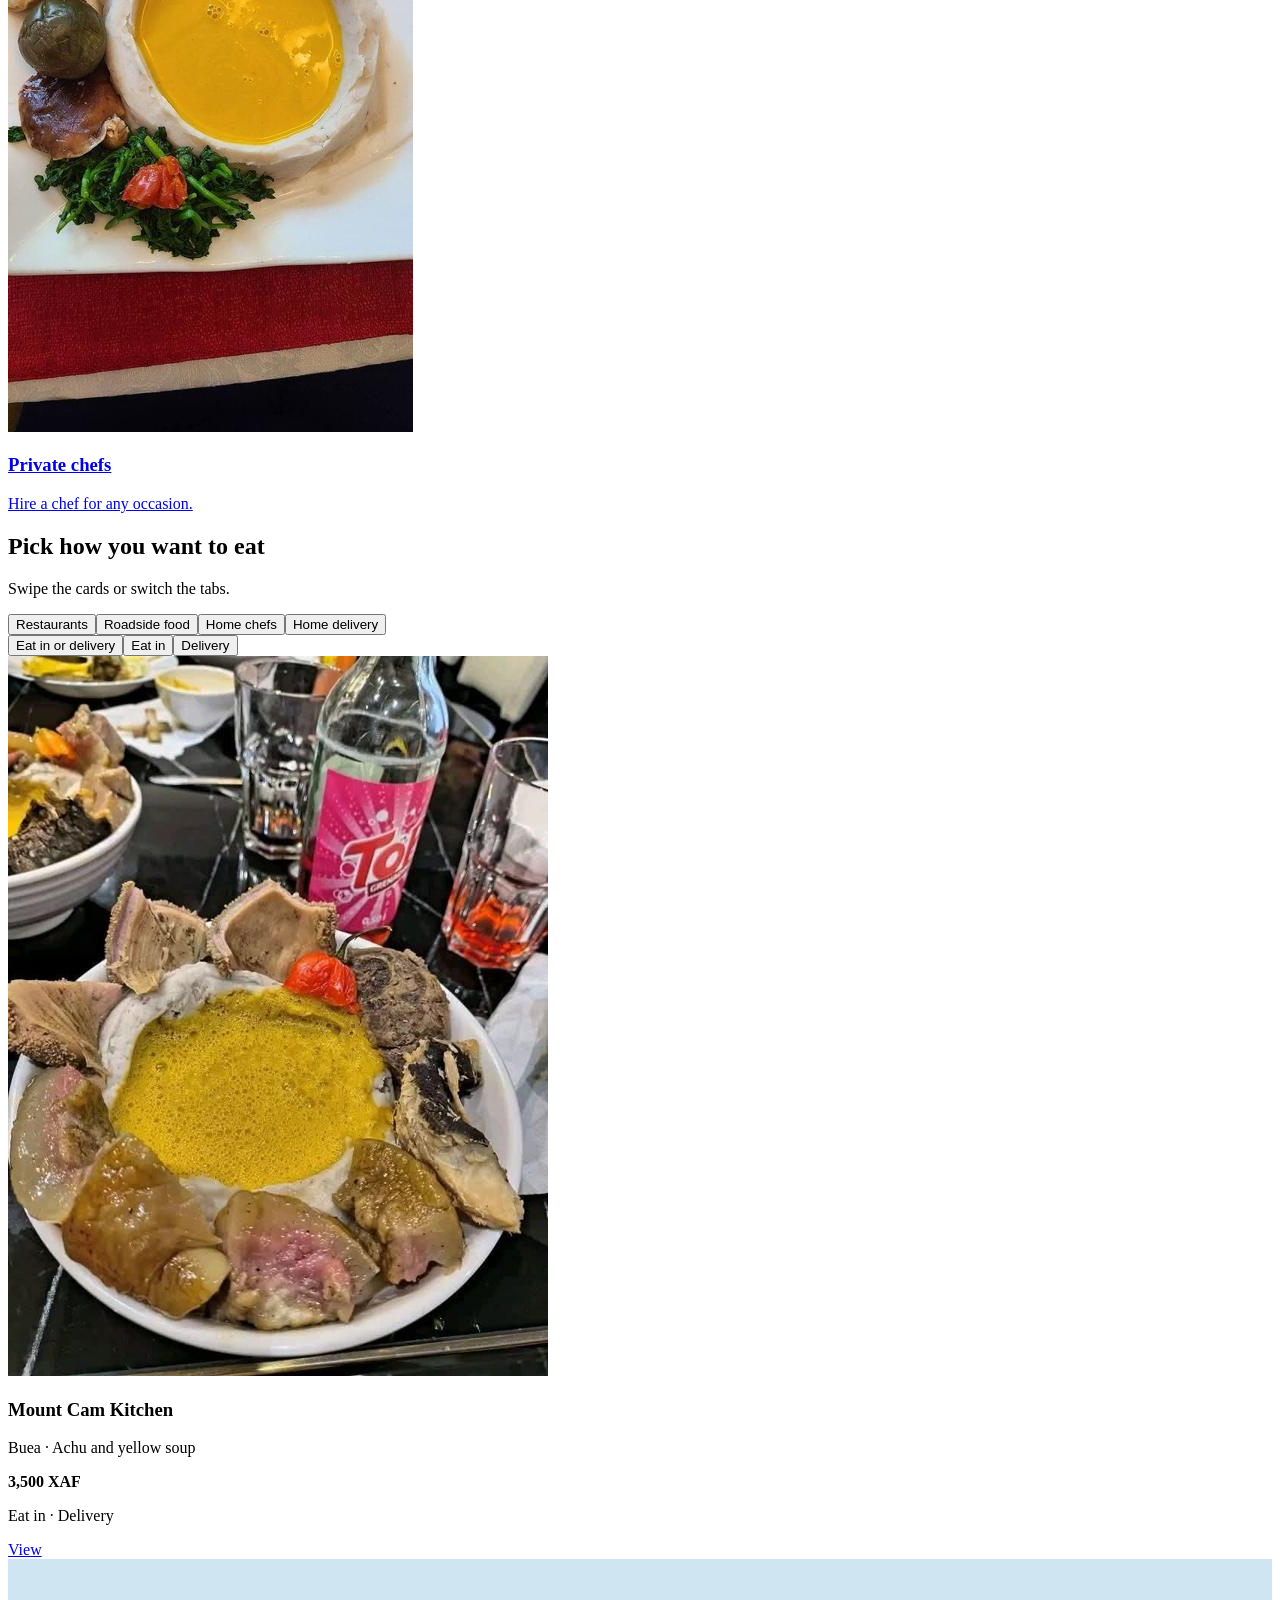
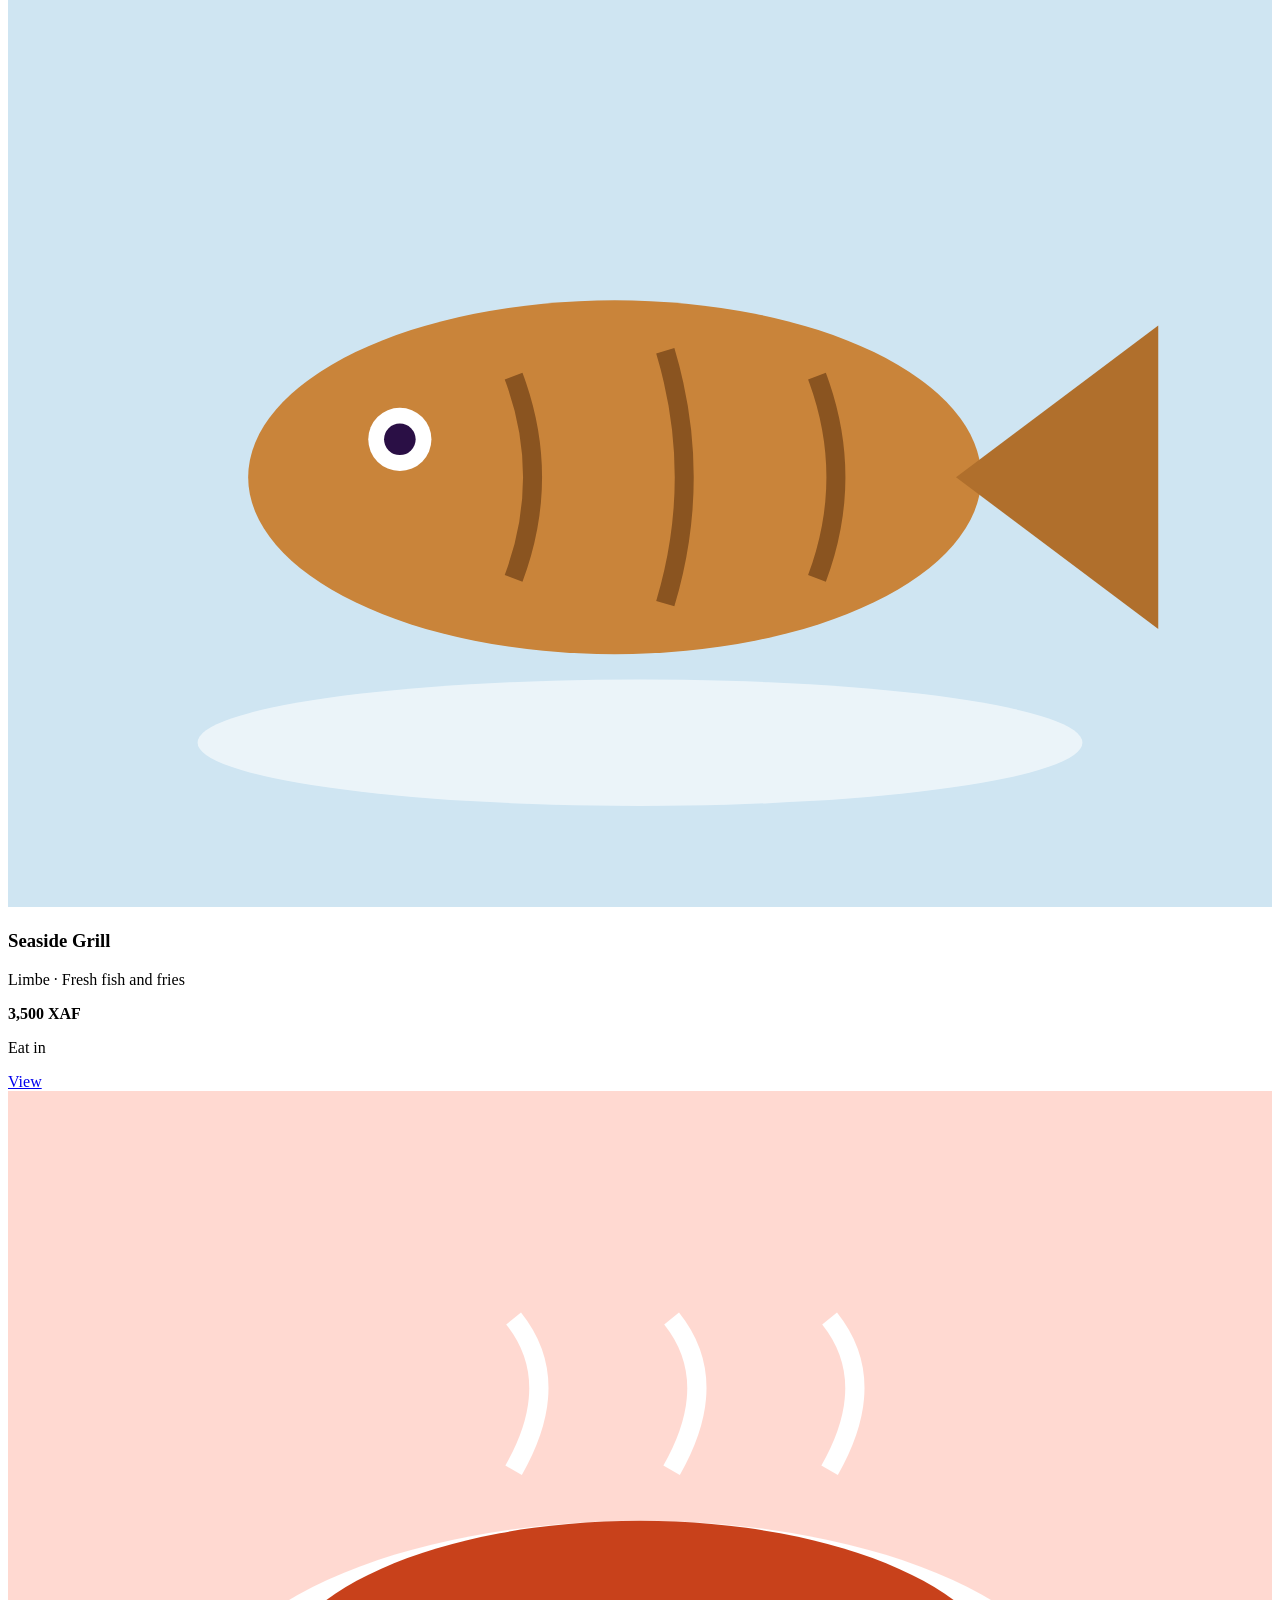
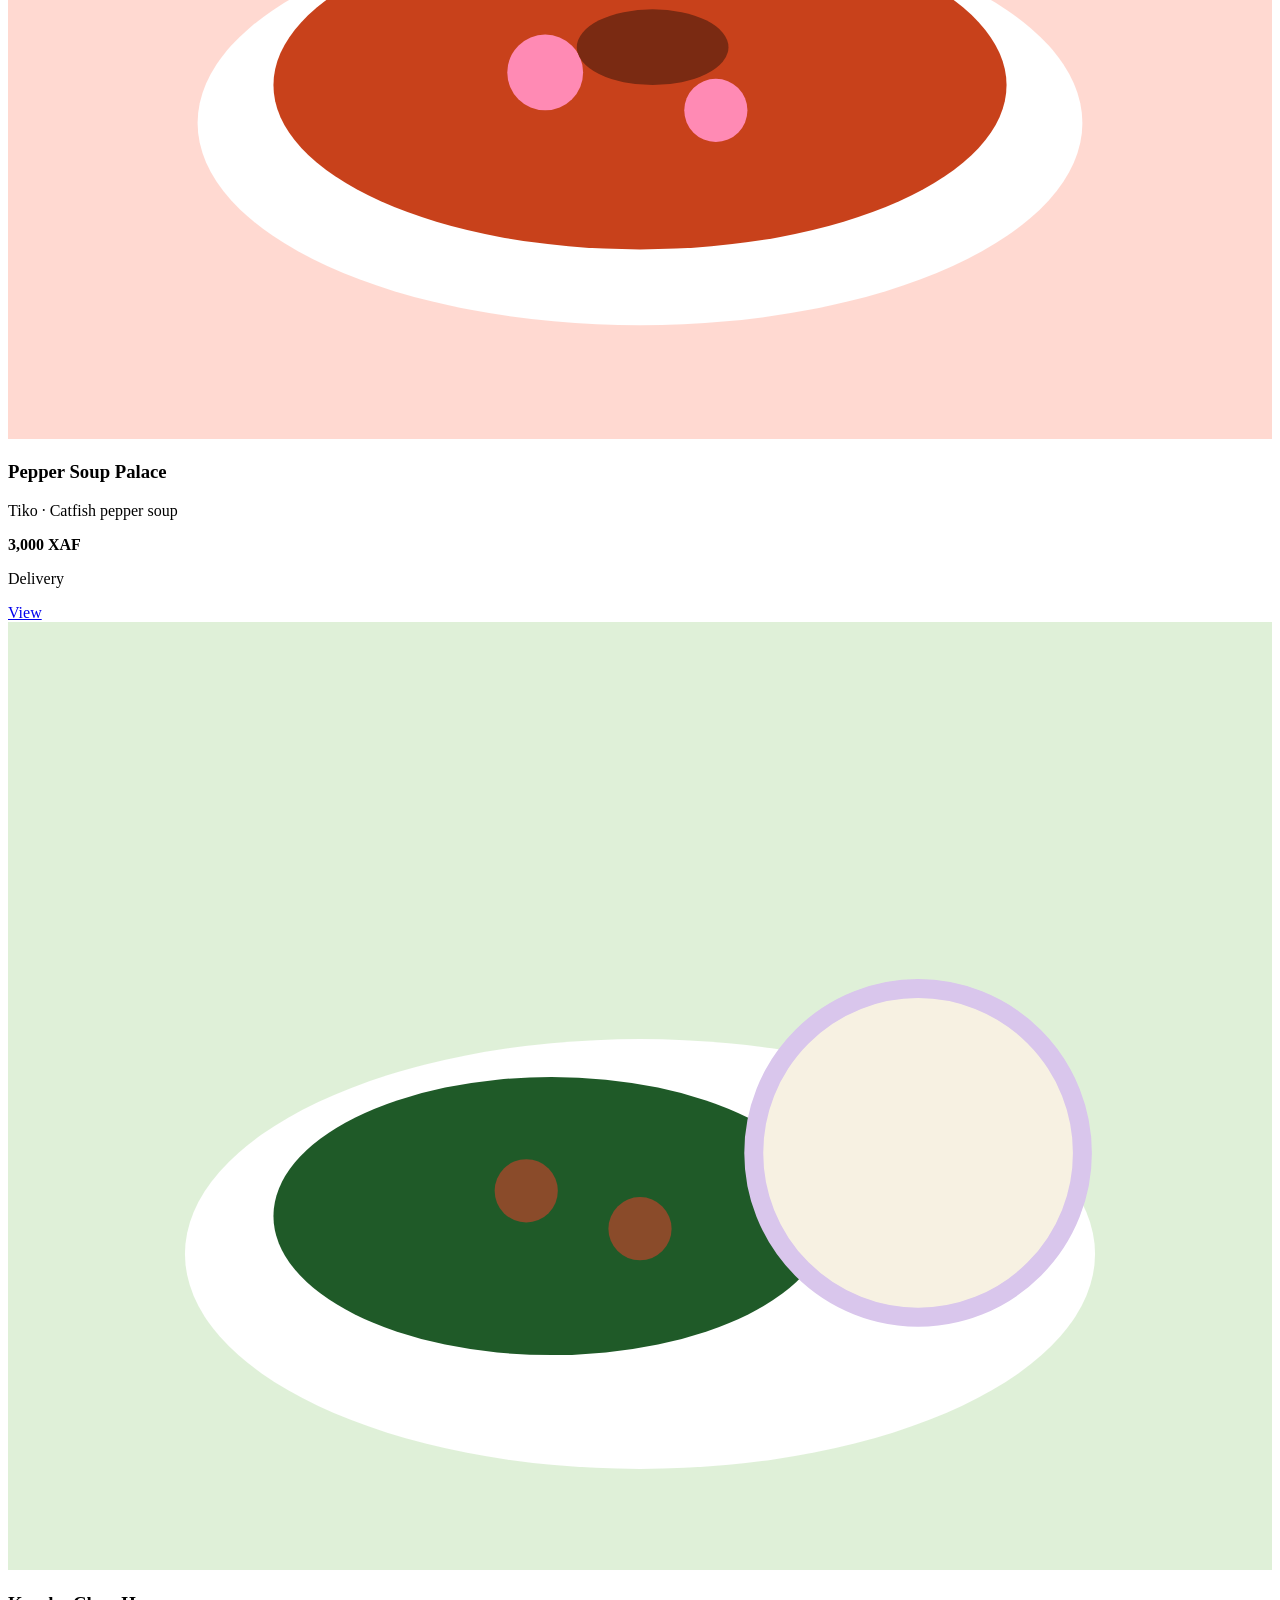
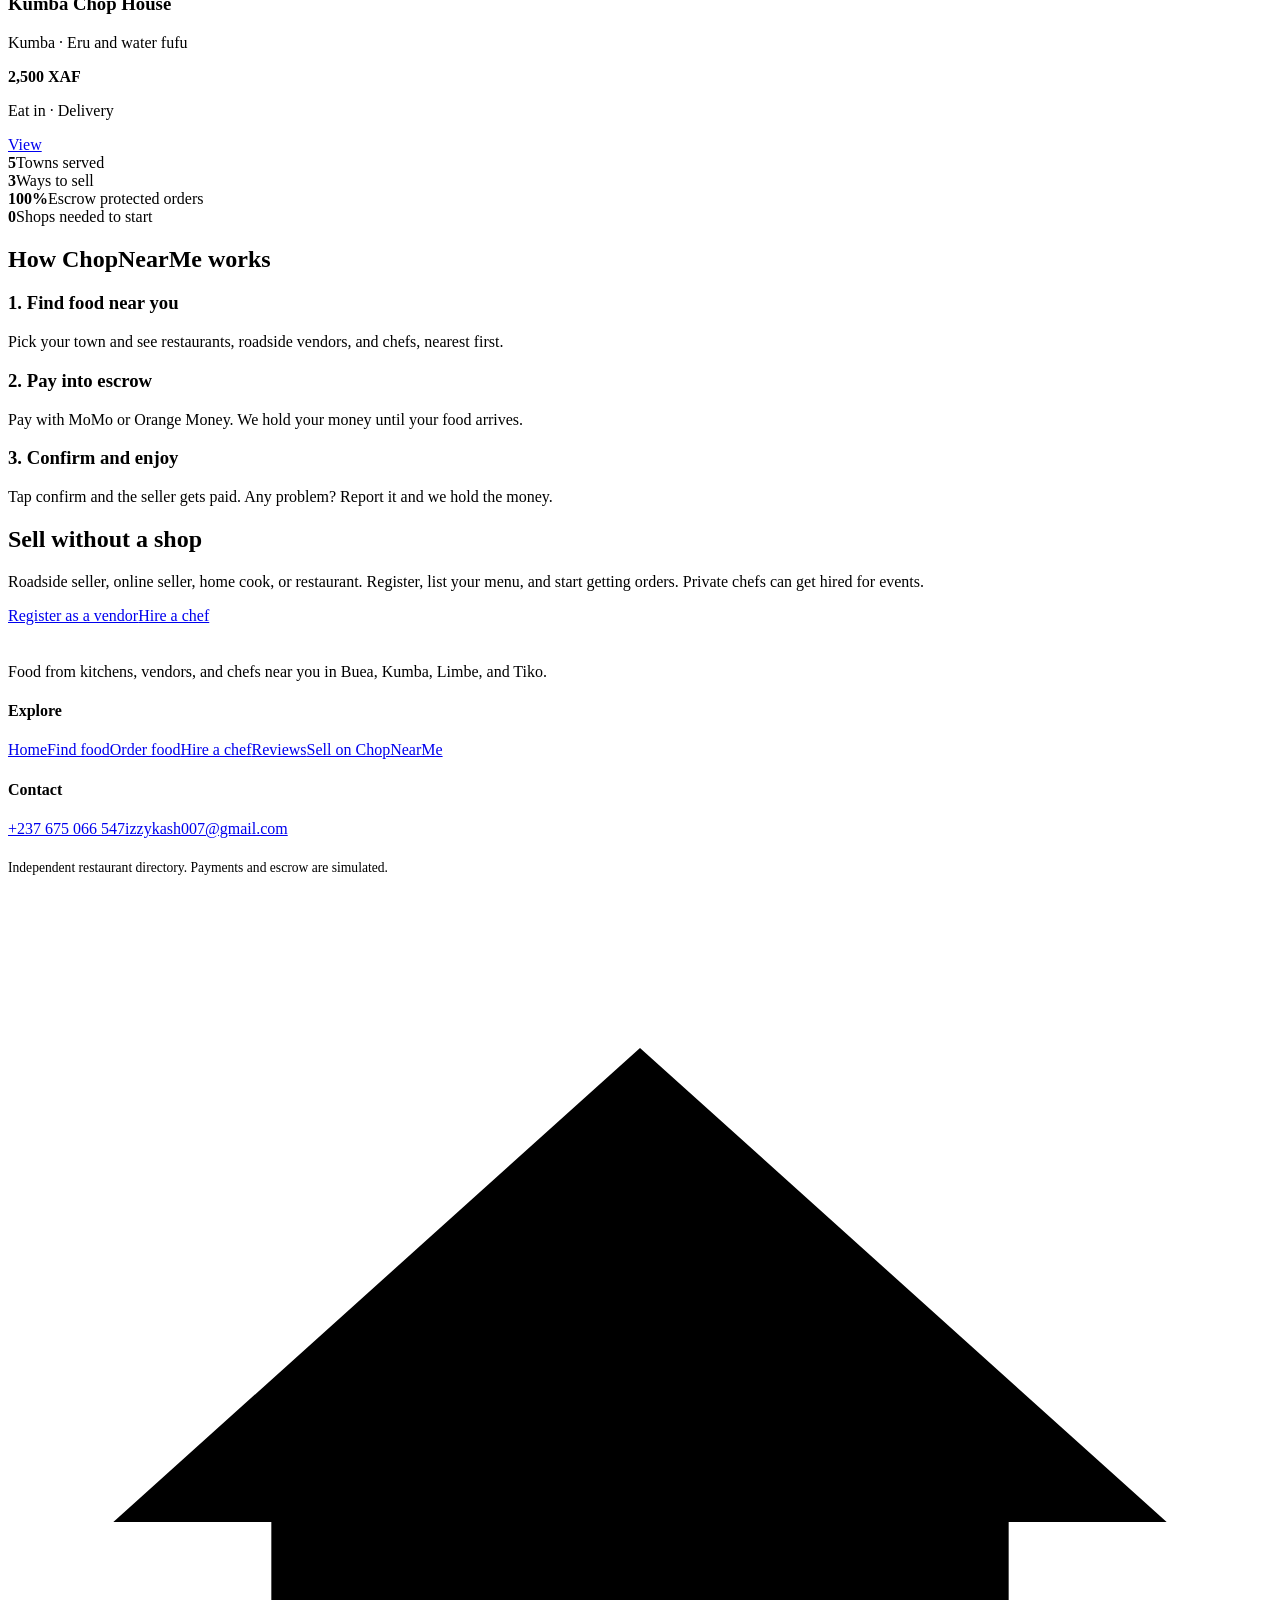
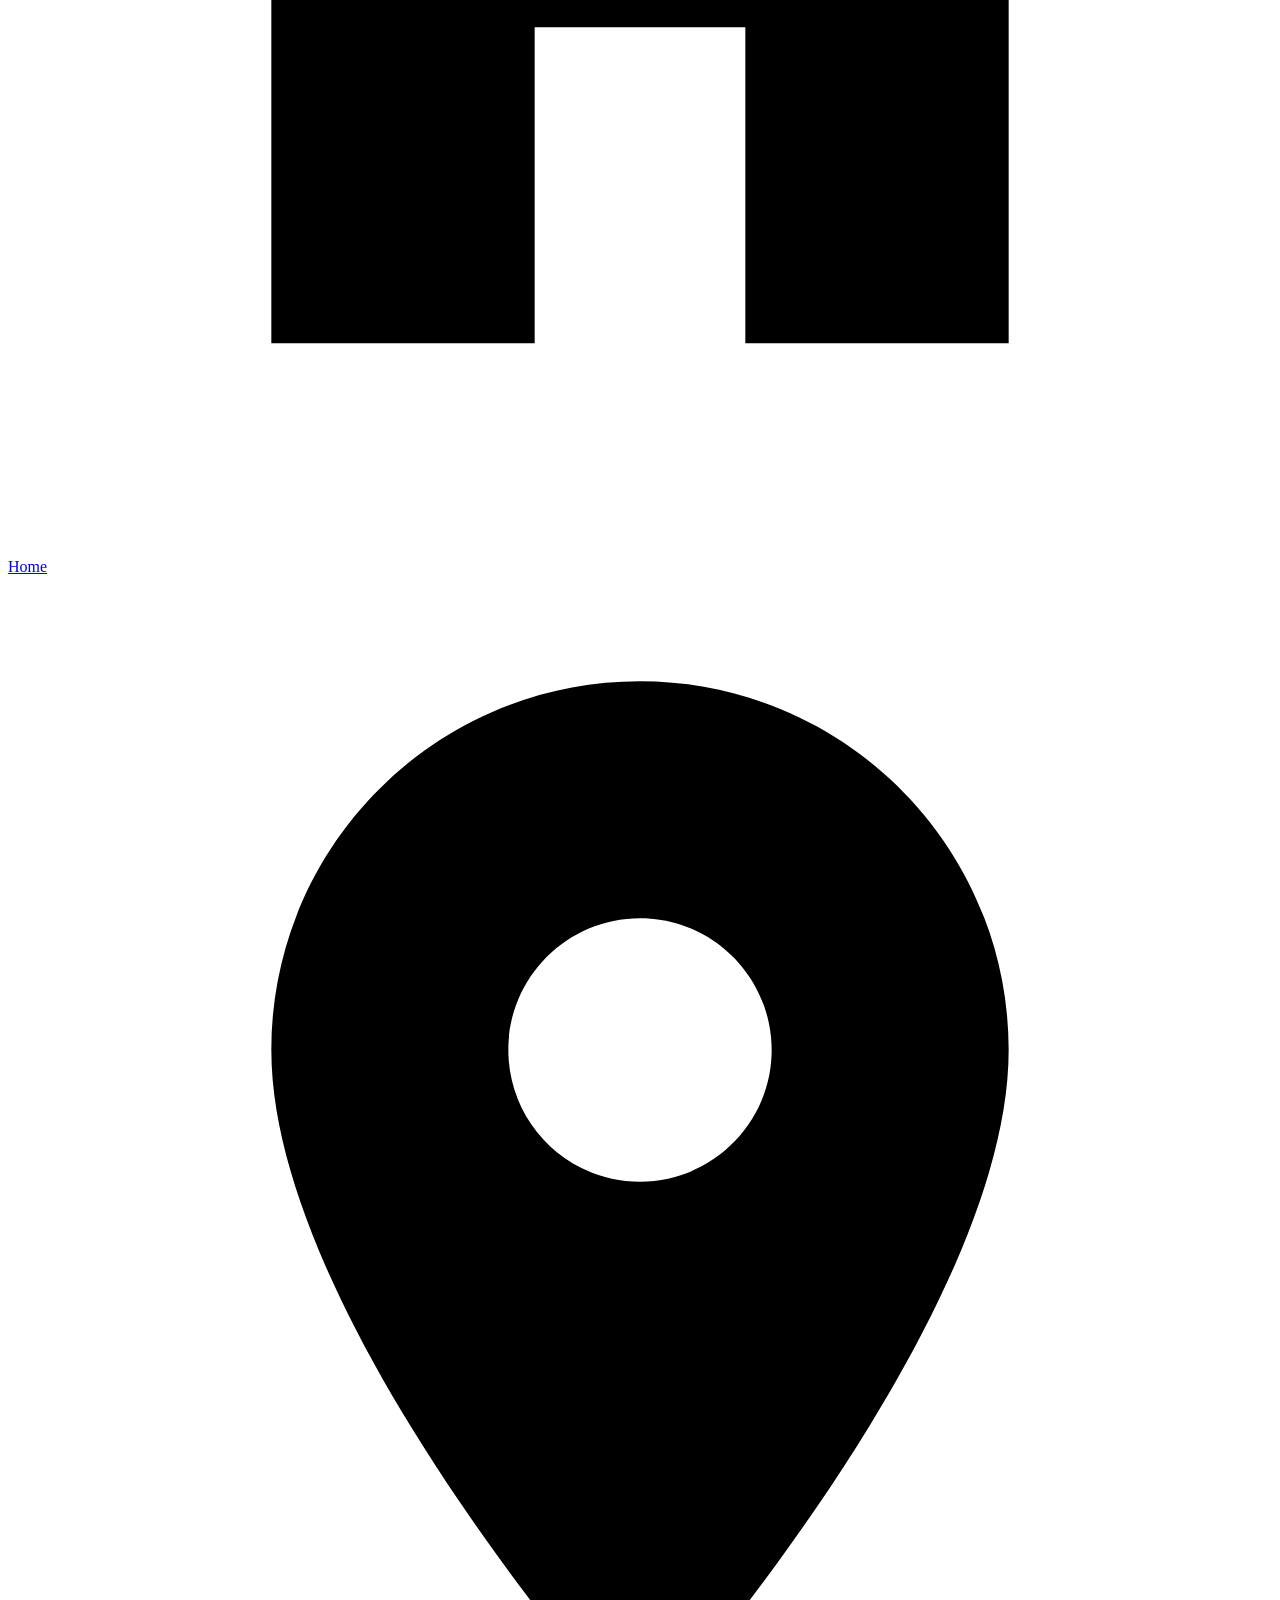
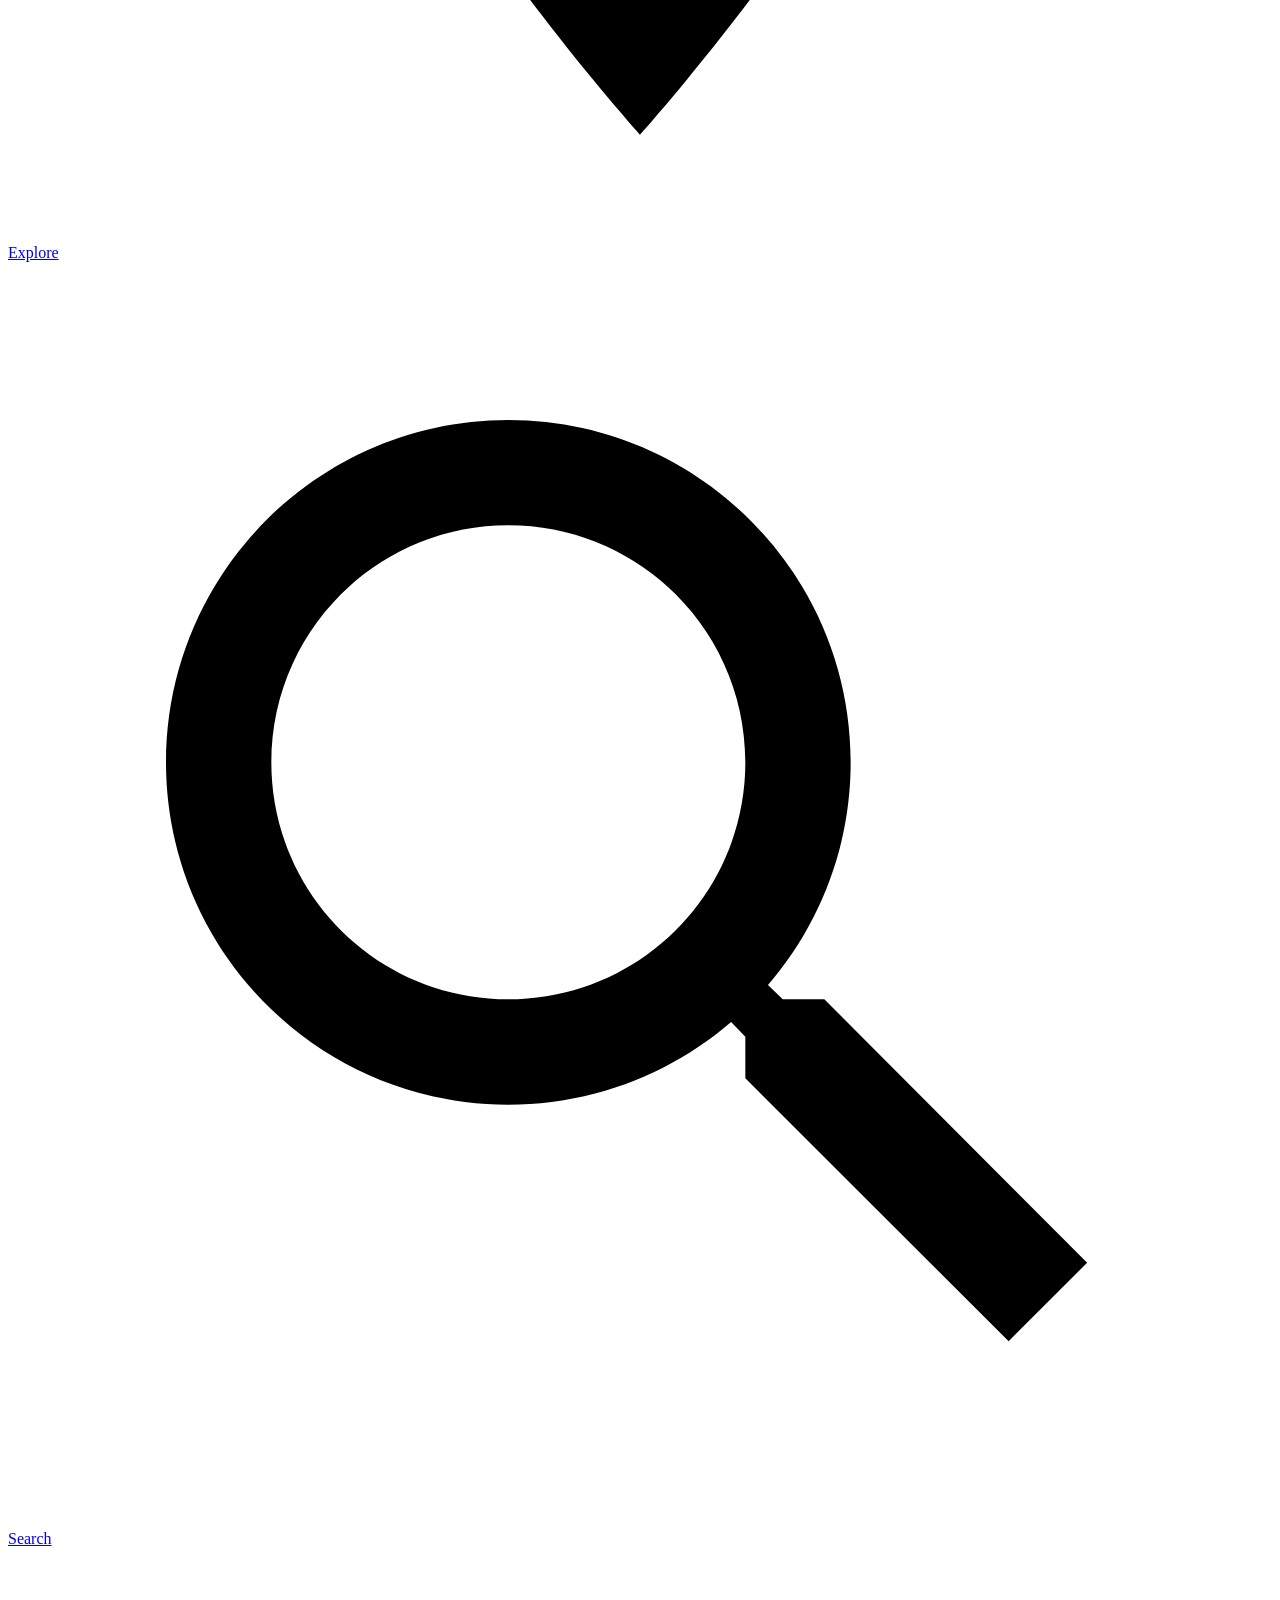
==== commit 666b35a3: "Update links and content in index.html" ====
--- a/index.html
+++ b/index.html
@@ -9,11 +9,11 @@
 <div id="hdr"></div>
 <div class="hero" id="slides" aria-roledescription="carousel" aria-label="Featured ways to eat">
   <div class="slide"><div class="wrap">
-    <div><h1>Sit down. Eat in.</h1><p>Local restaurants in Buea, Kumba, Limbe, and Tiko. Eat in or have it delivered.</p><div class="row"><a class="btn" href="order.html">See restaurants</a><a class="btn light" href="vendors.html">Sell on ChopNearMe</a></div></div>
+    <div><h1>Sit down. Eat in.</h1><p>Local restaurants in Buea, Kumba, Limbe, and Tiko. Eat in or have it delivered.</p><div class="row"><a class="btn" href="explore.html">See restaurants</a><a class="btn light" href="vendors.html">Sell on ChopNearMe</a></div></div>
     <div class="art big" data-k="restaurant" data-alt="Restaurant meal"></div>
   </div></div>
   <div class="slide"><div class="wrap">
-    <div><h1>Roadside favourites.</h1><p>Suya, roasted fish, and more from sellers with no shop. Fresh off the fire.</p><div class="row"><a class="btn" href="order.html">Find roadside food</a><a class="btn light" href="vendors.html">Sell on ChopNearMe</a></div></div>
+    <div><h1>Roadside favourites.</h1><p>Suya, roasted fish, and more from sellers with no shop. Fresh off the fire.</p><div class="row"><a class="btn" href="explore.html">Find roadside food</a><a class="btn light" href="vendors.html">Sell on ChopNearMe</a></div></div>
     <div class="art big" data-k="roadside" data-alt="Roadside suya stand"></div>
   </div></div>
   <div class="slide"><div class="wrap">
@@ -21,7 +21,7 @@
     <div class="art big" data-k="chef" data-alt="Home chef meal"></div>
   </div></div>
   <div class="slide"><div class="wrap">
-    <div><h1>Home cooking, delivered.</h1><p>Order from private vendors who cook at home and deliver to your door.</p><div class="row"><a class="btn" href="order.html">Order home food</a><a class="btn light" href="vendors.html">Sell on ChopNearMe</a></div></div>
+    <div><h1>Home cooking, delivered.</h1><p>Order from private vendors who cook at home and deliver to your door.</p><div class="row"><a class="btn" href="explore.html">Order home food</a><a class="btn light" href="vendors.html">Sell on ChopNearMe</a></div></div>
     <div class="art big" data-k="homedelivery" data-alt="Home delivery meal"></div>
   </div></div>
   <div class="wrap ctrl"><button class="ar" id="pv" aria-label="Previous slide">&lsaquo;</button><span id="dots"></span><button class="ar" id="nx" aria-label="Next slide">&rsaquo;</button><button class="pp" id="pp">Pause</button></div>
@@ -30,21 +30,21 @@
 <section><div class="wrap">
   <h2>What would you like?</h2><p class="lead">Choose one and we will find sellers near you.</p><p style="margin-top:12px"><a class="btn" href="explore.html">Find food near me</a></p>
   <div class="tiles">
-    <a class="tile card" href="start.html?t=restaurant"><div class="art" data-k="restaurant" data-alt="Restaurants"></div><h3>Restaurants</h3><p>Eat in or get it delivered.</p></a>
-    <a class="tile card" href="start.html?t=roadside"><div class="art" data-k="roadside" data-alt="Roadside vendors"></div><h3>Roadside vendors</h3><p>Suya, fish, and more.</p></a>
-    <a class="tile card" href="start.html?t=online"><div class="art" data-k="homedelivery" data-alt="Online vendors"></div><h3>Online vendors</h3><p>Home cooks who deliver.</p></a>
-    <a class="tile card" href="start.html?t=chef"><div class="art" data-k="chef" data-alt="Private chefs"></div><h3>Private chefs</h3><p>Hire a chef for any occasion.</p></a>
+    <a class="tile card" href="explore.html"><div class="art" data-k="restaurant" data-alt="Restaurants"></div><h3>Restaurants</h3><p>Eat in or get it delivered.</p></a>
+    <a class="tile card" href="explore.html"><div class="art" data-k="roadside" data-alt="Roadside vendors"></div><h3>Roadside vendors</h3><p>Suya, fish, and more.</p></a>
+    <a class="tile card" href="explore.html"><div class="art" data-k="homedelivery" data-alt="Online vendors"></div><h3>Online vendors</h3><p>Home cooks who deliver.</p></a>
+    <a class="tile card" href="explore.html"><div class="art" data-k="chef" data-alt="Private chefs"></div><h3>Private chefs</h3><p>Hire a chef for any occasion.</p></a>
   </div>
 </div></section>
 <section><div class="wrap">
   <h2>Pick how you want to eat</h2>
-  <p class="lead">Swipe the cards or switch the tabs. Illustrations for now, real photos coming.</p>
+  <p class="lead">Swipe the cards or switch the tabs.</p>
   <div class="tabs" id="tabs" role="tablist"></div>
   <div class="tabs" id="sub" style="display:none"></div>
   <div class="rail" id="rail" aria-live="polite"></div>
 </div></section>
 <div class="band"><div class="wrap stats">
-  <div><b>4</b>Towns served</div><div><b>3</b>Ways to sell</div><div><b>100%</b>Escrow protected orders</div><div><b>0</b>Shops needed to start</div>
+  <div><b>5</b>Towns served</div><div><b>3</b>Ways to sell</div><div><b>100%</b>Escrow protected orders</div><div><b>0</b>Shops needed to start</div>
 </div></div>
 <section><div class="wrap">
   <h2>How ChopNearMe works</h2>
@@ -54,24 +54,27 @@
     <div class="card"><h3>3. Confirm and enjoy</h3><p class="note">Tap confirm and the seller gets paid. Any problem? Report it and we hold the money.</p></div>
   </div>
 </div></section>
-<section style="background:#fff"><div class="wrap two">
+<section style="background:var(--card-bg)"><div class="wrap two">
   <div><h2>Sell without a shop</h2><p class="lead">Roadside seller, online seller, home cook, or restaurant. Register, list your menu, and start getting orders. Private chefs can get hired for events.</p></div>
   <div class="card"><div class="row"><a class="btn leaf" href="vendors.html">Register as a vendor</a><a class="btn ghost" href="order.html#hire">Hire a chef</a></div></div>
 </div></section>
 </main>
 <div id="ftr"></div>
+<script src="dirlogic.js"></script>
 <script src="images.js"></script>
 <script src="app.js"></script>
 <script>
 DISH.achu=DISH.ndole;DISH.restaurant=DISH.ndole;DISH.roadside=DISH.scene;DISH.chef=DISH.eru;DISH.homedelivery=DISH.plantain;hydrateArt();
+
 /* slideshow */
 const sl=[...document.querySelectorAll('.slide')],dots=$('dots');let cur=0,timer=null;
 sl.forEach((x,i)=>{const d=document.createElement('button');d.setAttribute('aria-label','Slide '+(i+1));d.onclick=()=>go(i);dots.appendChild(d)});
 function go(i){cur=(i+sl.length)%sl.length;sl.forEach((x,j)=>x.classList.toggle('on',j===cur));[...dots.children].forEach((d,j)=>d.classList.toggle('on',j===cur))}
 function stop(){clearInterval(timer);timer=null;$('pp').textContent='Play'}
-function play(){clearInterval(timer);if(matchMedia('(prefers-reduced-motion: reduce)').matches)return stop();timer=setInterval(()=>go(cur+1),5000);$('pp').textContent='Pause'}
+function play(){clearInterval(timer);if(matchMedia('(prefers-reduced-motion: reduce)').matches)return stop();timer=setInterval(()=>go(cur+1),3000);$('pp').textContent='Pause'}
 $('pv').onclick=()=>go(cur-1);$('nx').onclick=()=>go(cur+1);$('pp').onclick=()=>timer?stop():play();
 go(0);play();
+
 /* category tabs */
 const fmt=n=>n.toLocaleString('en-US')+' XAF';
 const CATS={
@@ -104,7 +107,7 @@
 function drawRail(){
   const c=CATS[cat];let items=c.items;
   if(c.sub&&mode!=='all')items=items.filter(i=>i.m.includes(mode));
-  rail.innerHTML=items.map(i=>'<article class="tile"><div class="art" data-k="'+i.k+'" data-alt="'+esc(i.d)+'"></div><h3>'+esc(i.n)+'</h3><p>'+i.t+' · '+esc(i.d)+'</p><b>'+(c.from?'from ':'')+fmt(i.p)+'</b>'+(i.m?'<p>'+i.m.map(x=>x==='eat'?'Eat in':'Delivery').join(' · ')+'</p>':'')+'<a class="btn" href="'+(c.cta?'order.html#hire':'order.html')+'">'+(c.cta||'Order')+'</a></article>').join('')||'<p class="note">Nothing here yet.</p>';
+  rail.innerHTML=items.map(i=>'<article class="tile"><div class="art" data-k="'+i.k+'" data-alt="'+esc(i.d)+'"></div><h3>'+esc(i.n)+'</h3><p>'+i.t+' · '+esc(i.d)+'</p><b>'+(c.from?'from ':'')+fmt(i.p)+'</b>'+(i.m?'<p>'+i.m.map(x=>x==='eat'?'Eat in':'Delivery').join(' · ')+'</p>':'')+'<a class="btn" href="explore.html">'+(c.cta||'View')+'</a></article>').join('')||'<p class="note">Nothing here yet.</p>';
   hydrateArt();rail.scrollLeft=0;
 }
 tabs.onclick=e=>{const b=e.target.closest('button');if(!b)return;cat=b.dataset.c;mode='all';drawTabs();drawRail()};
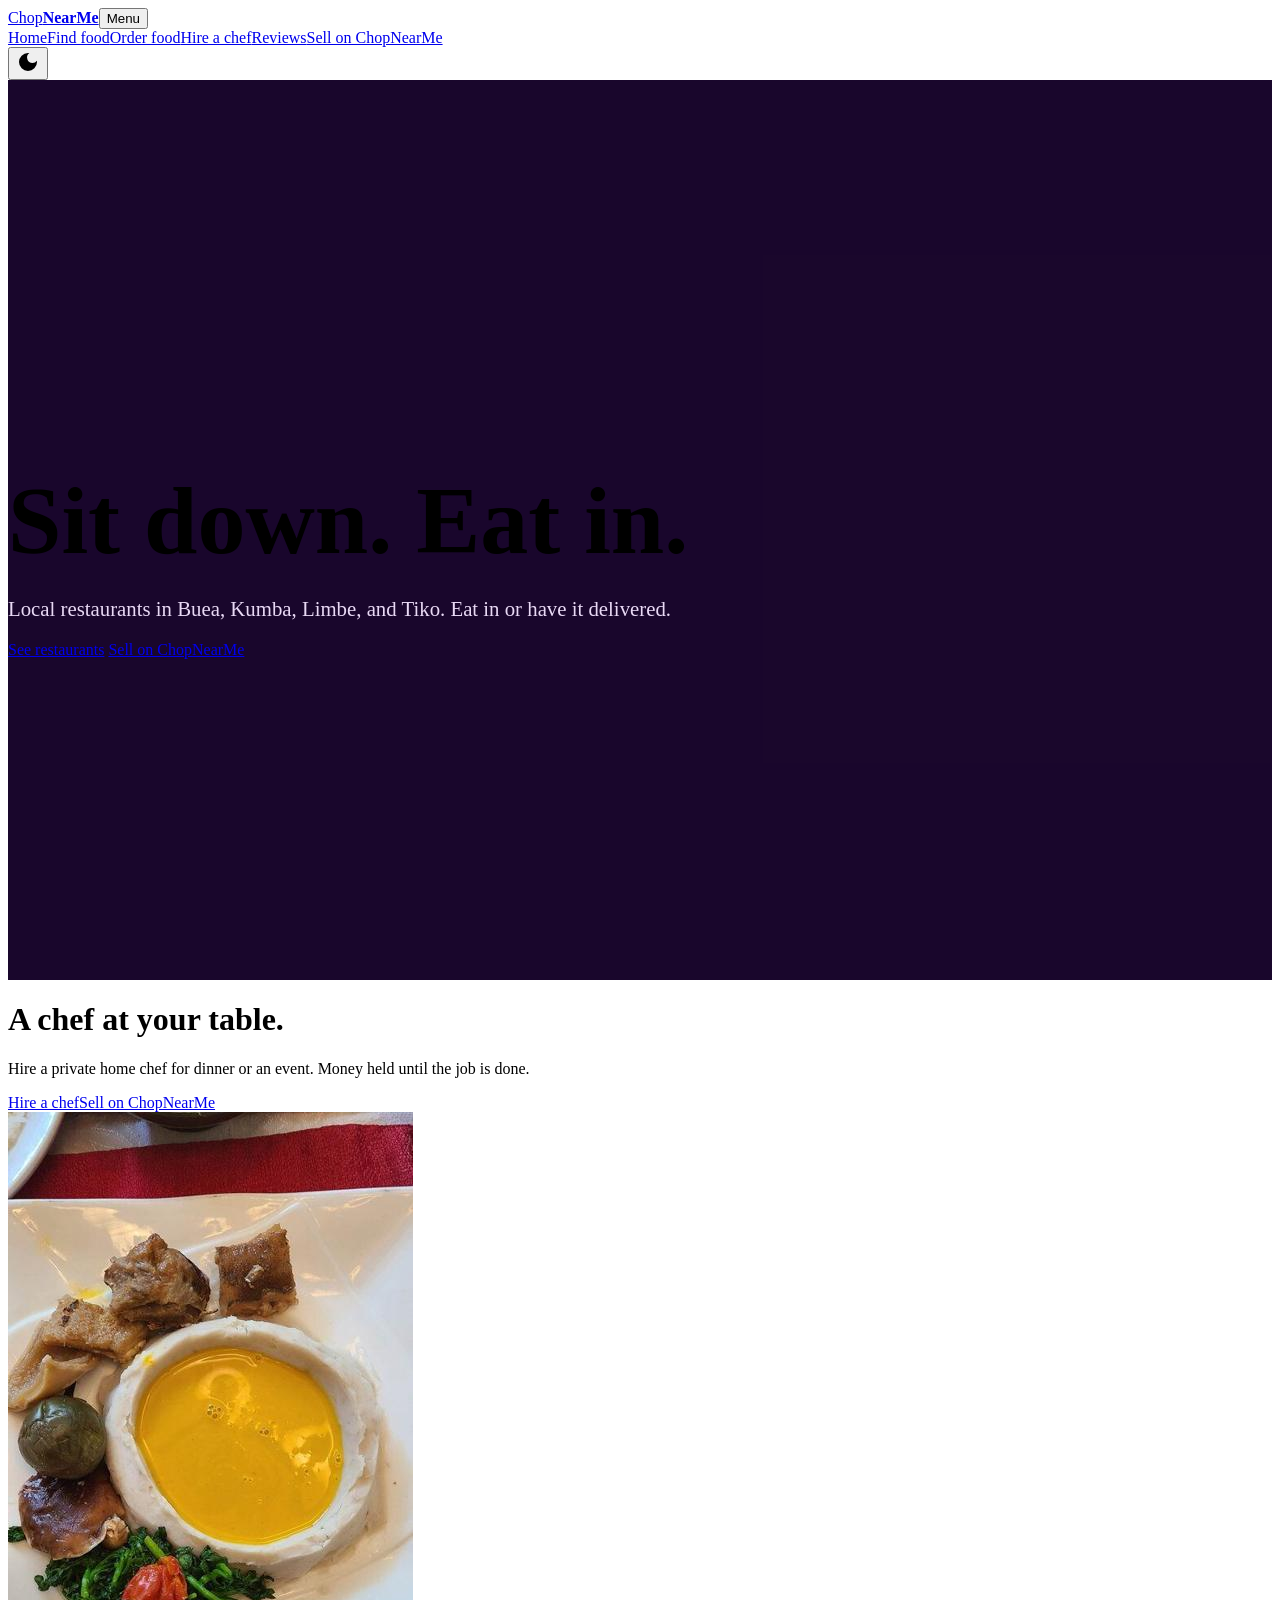
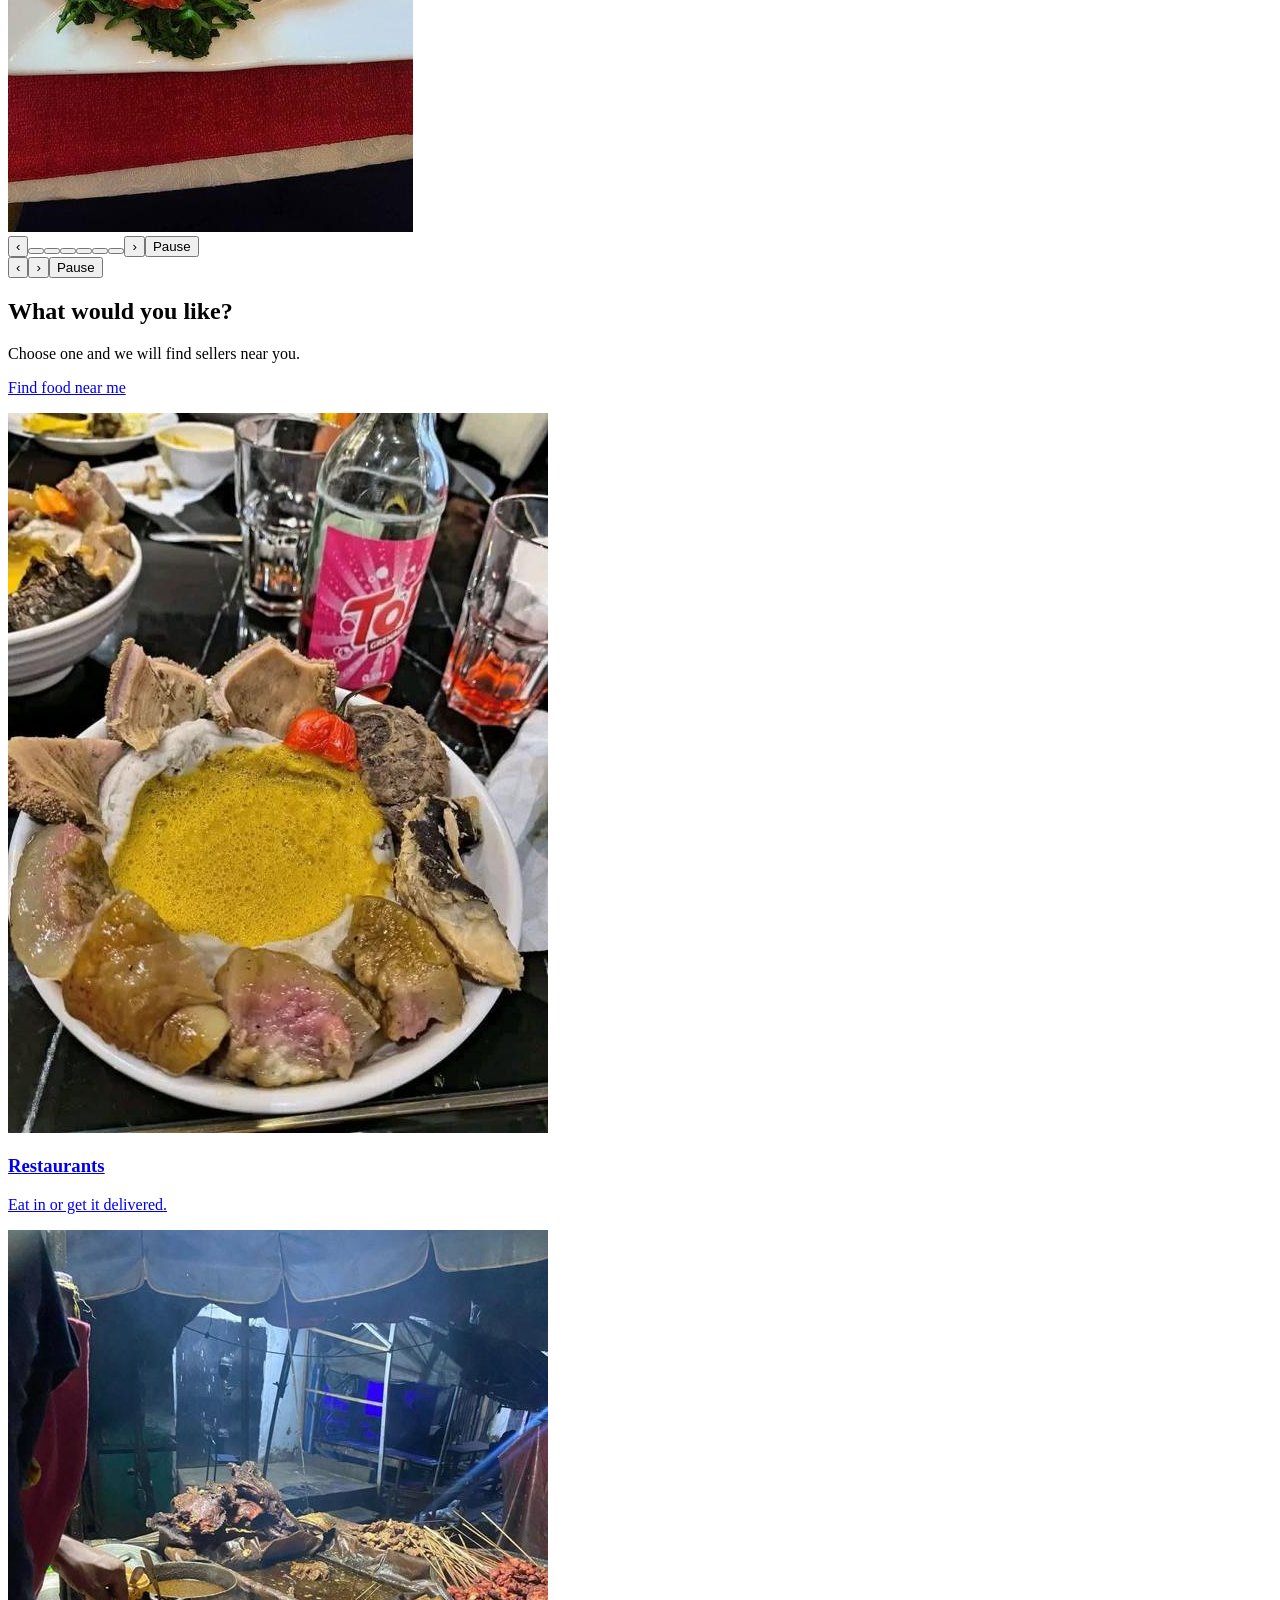
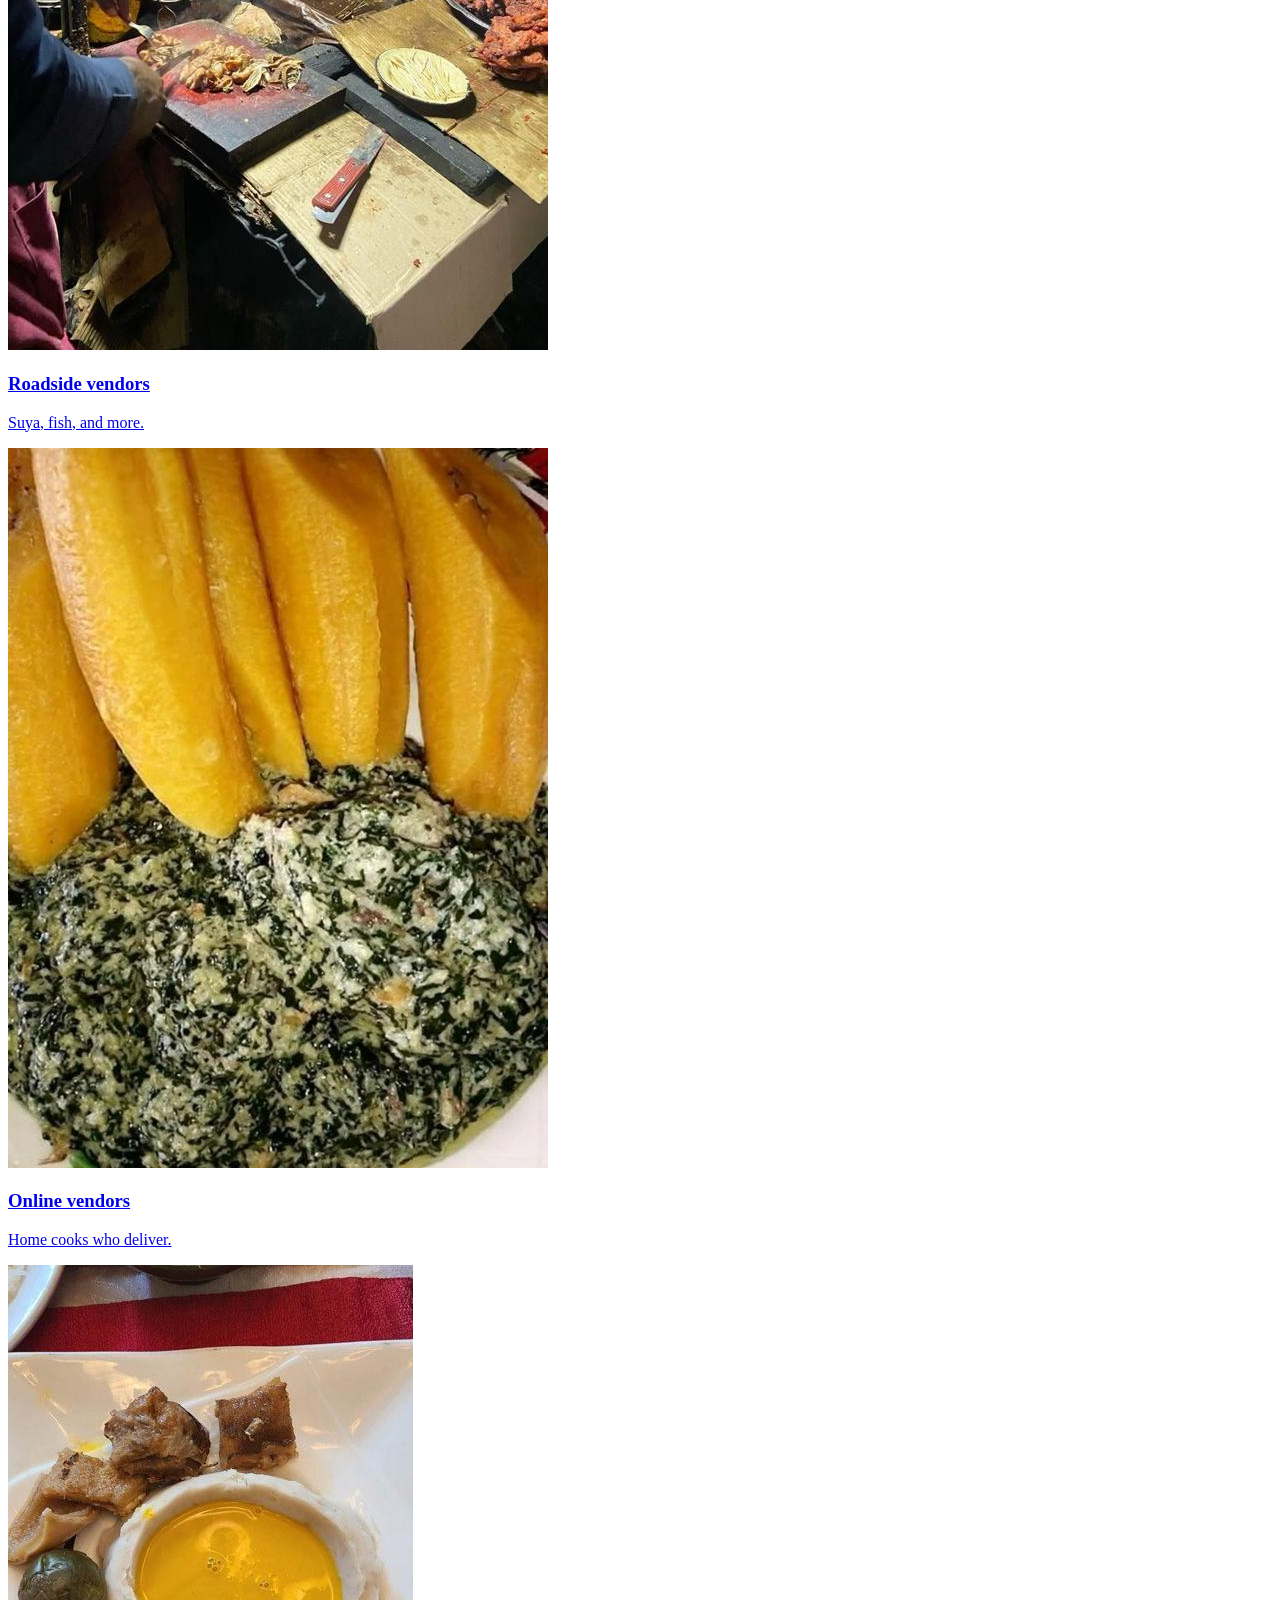
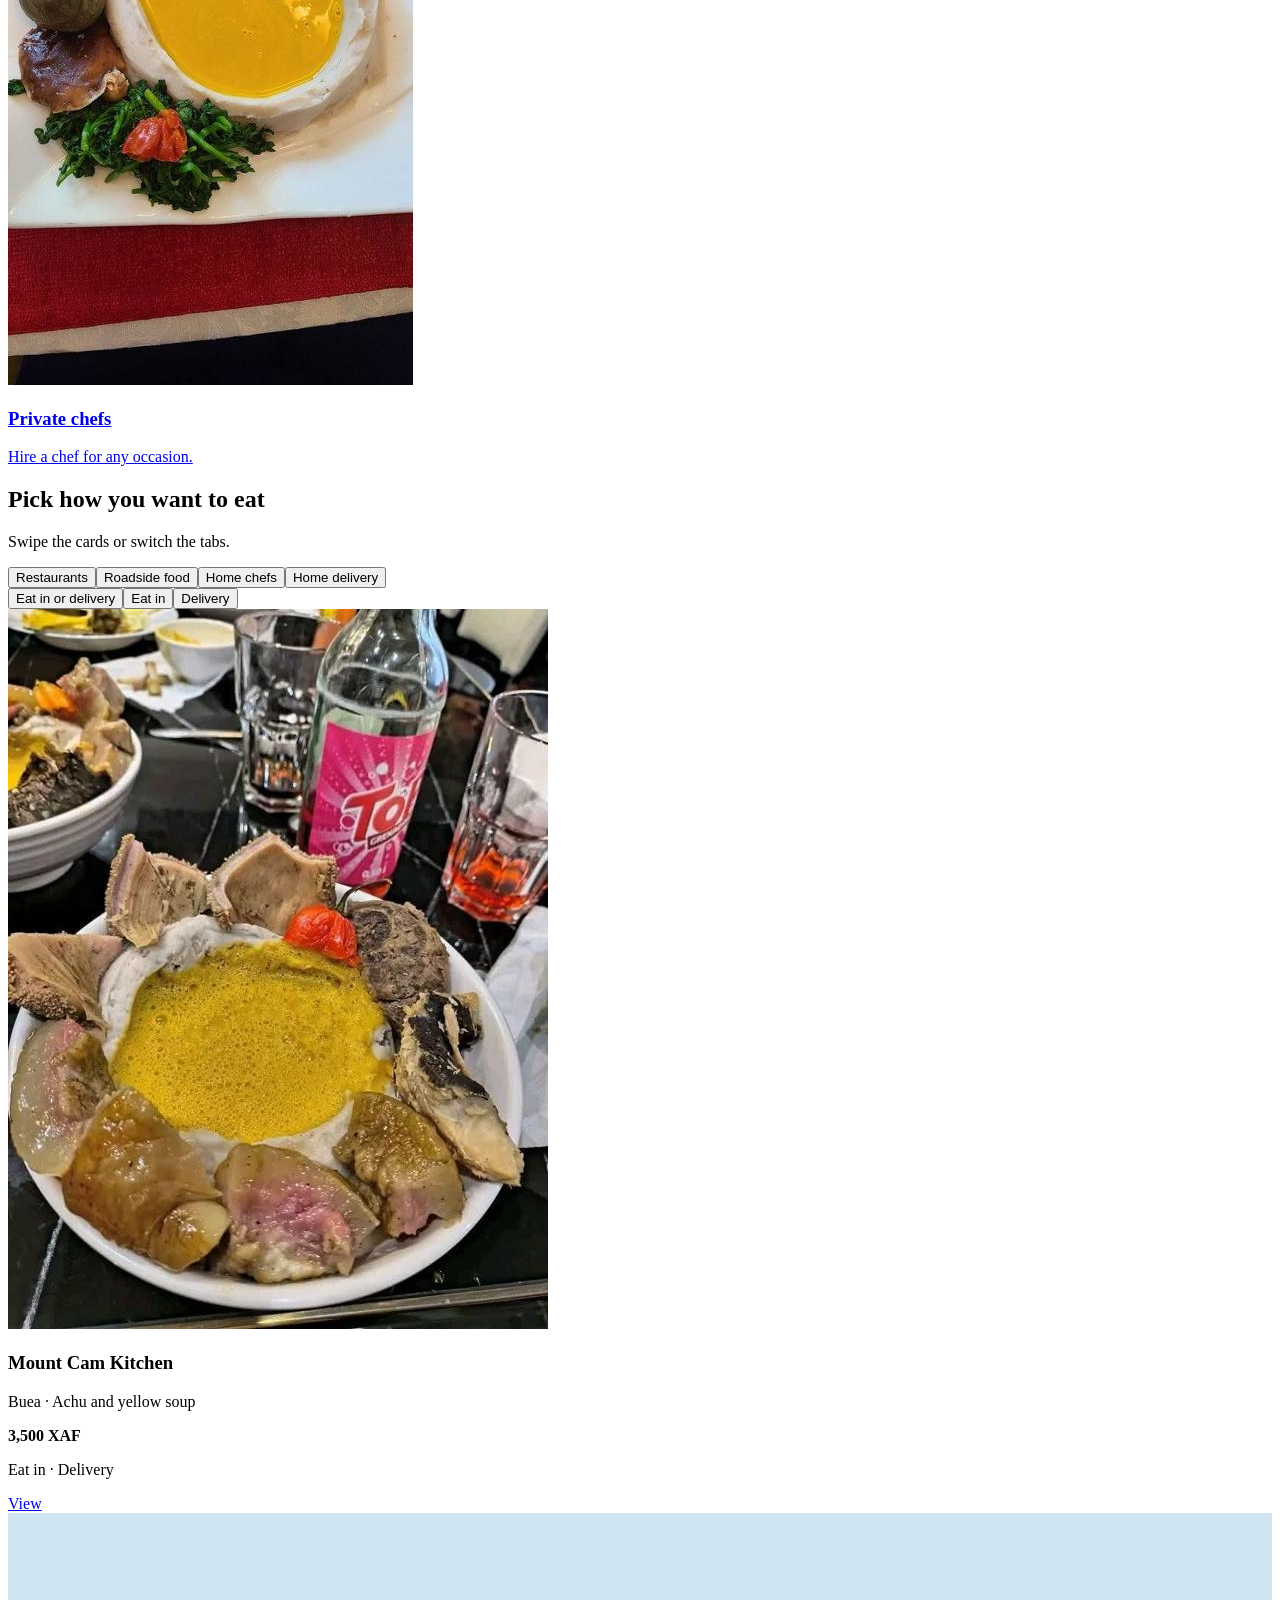
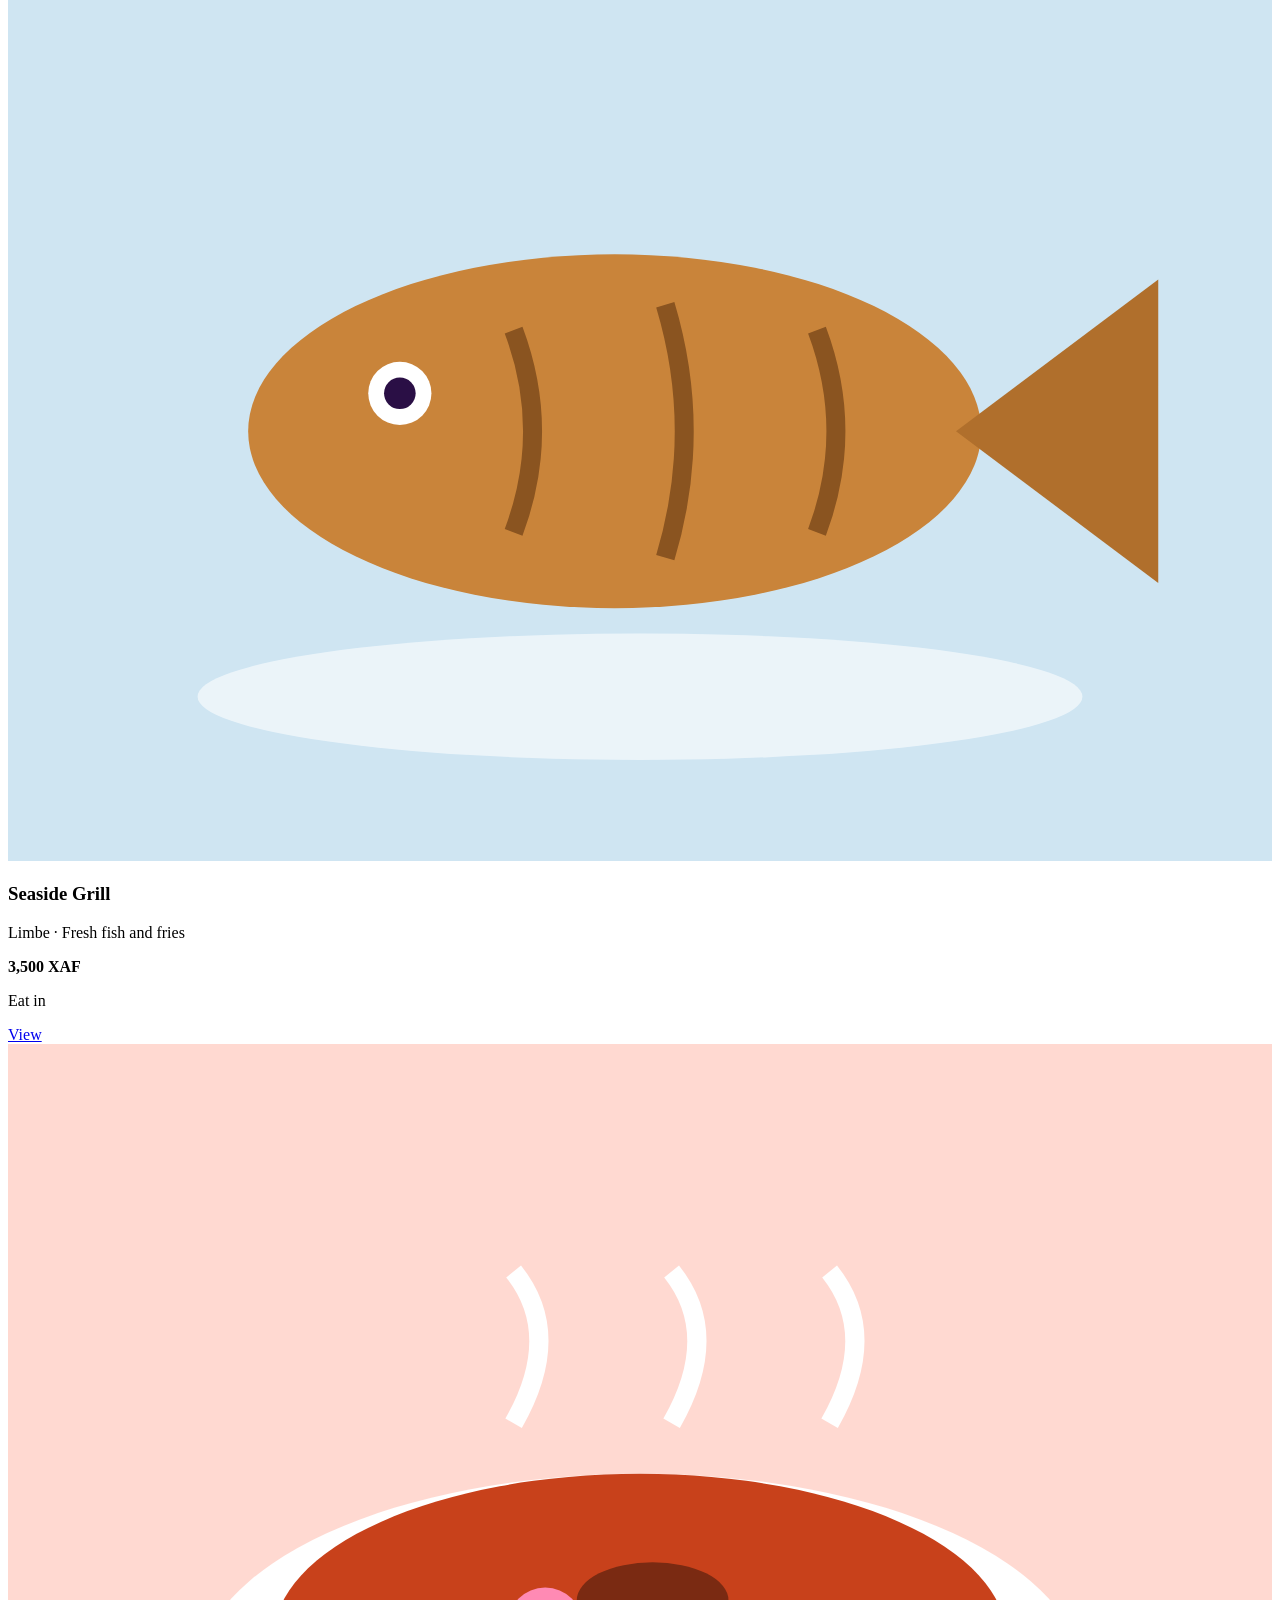
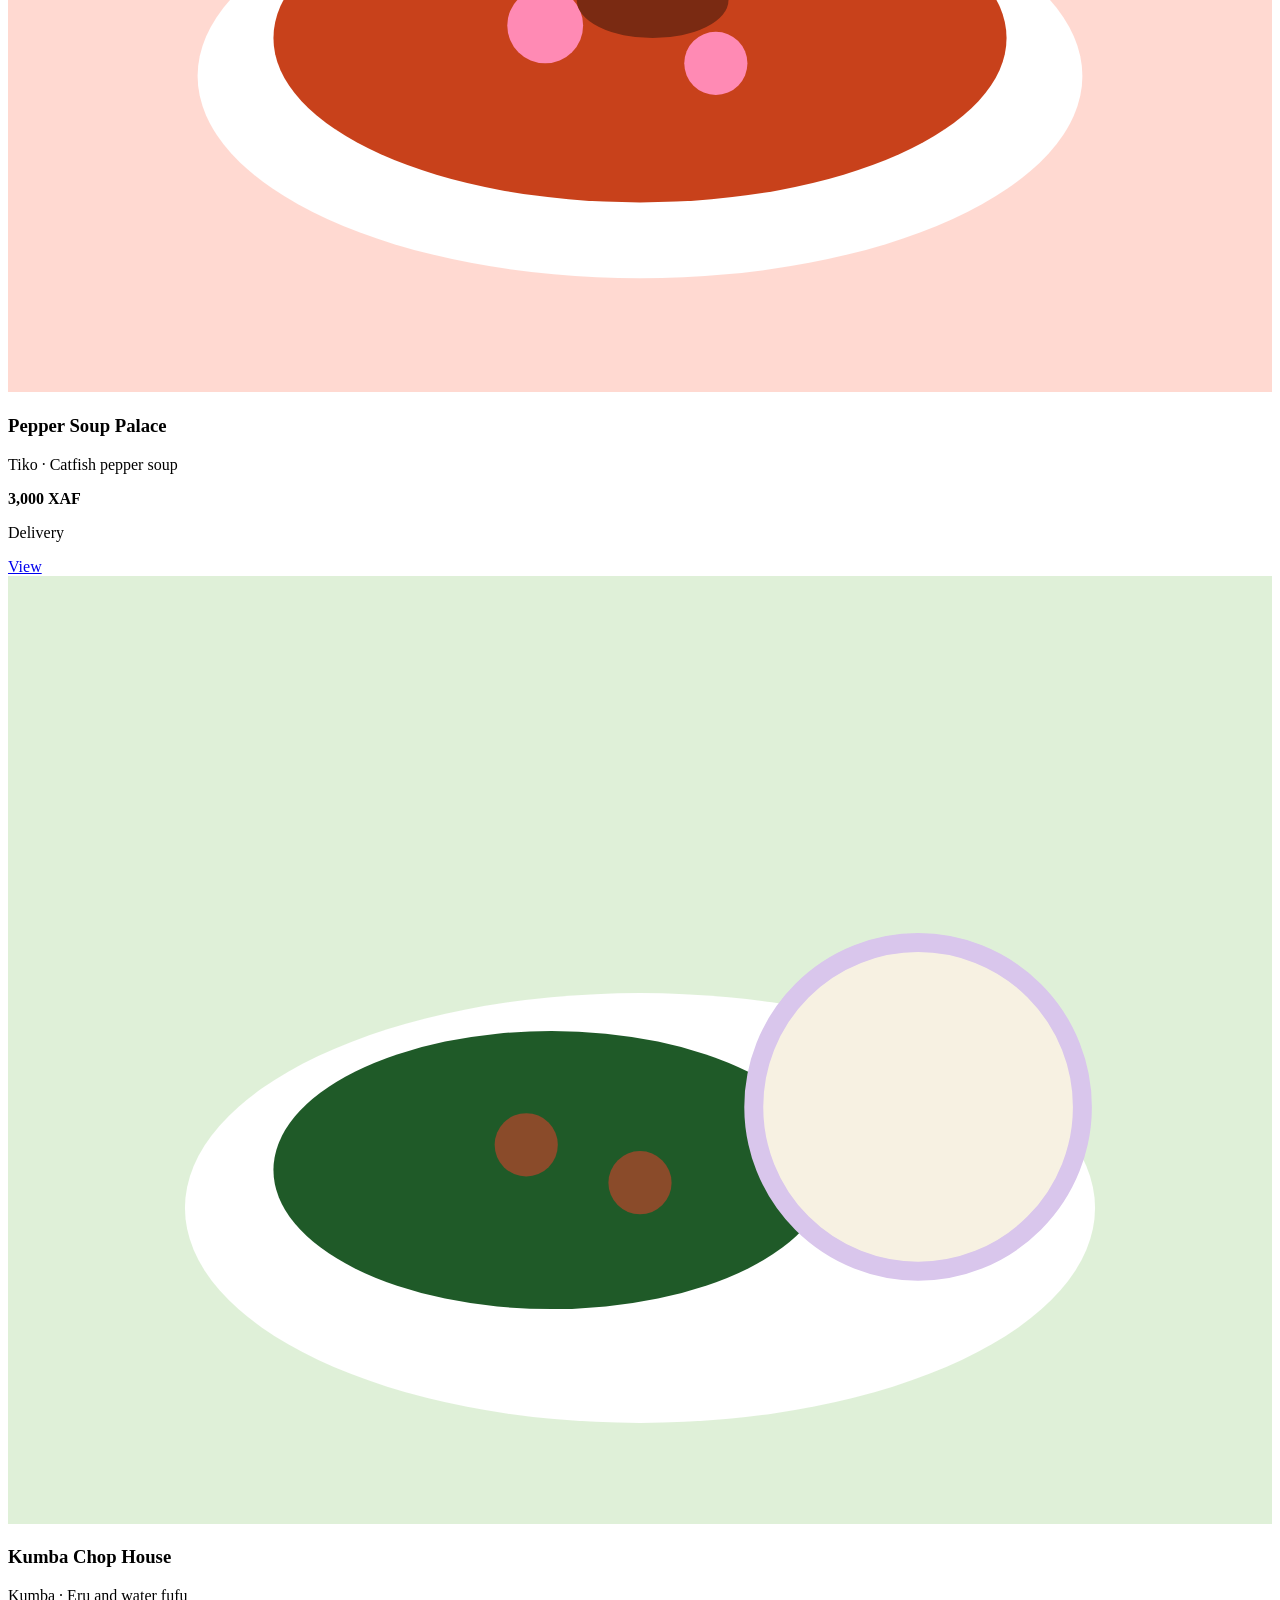
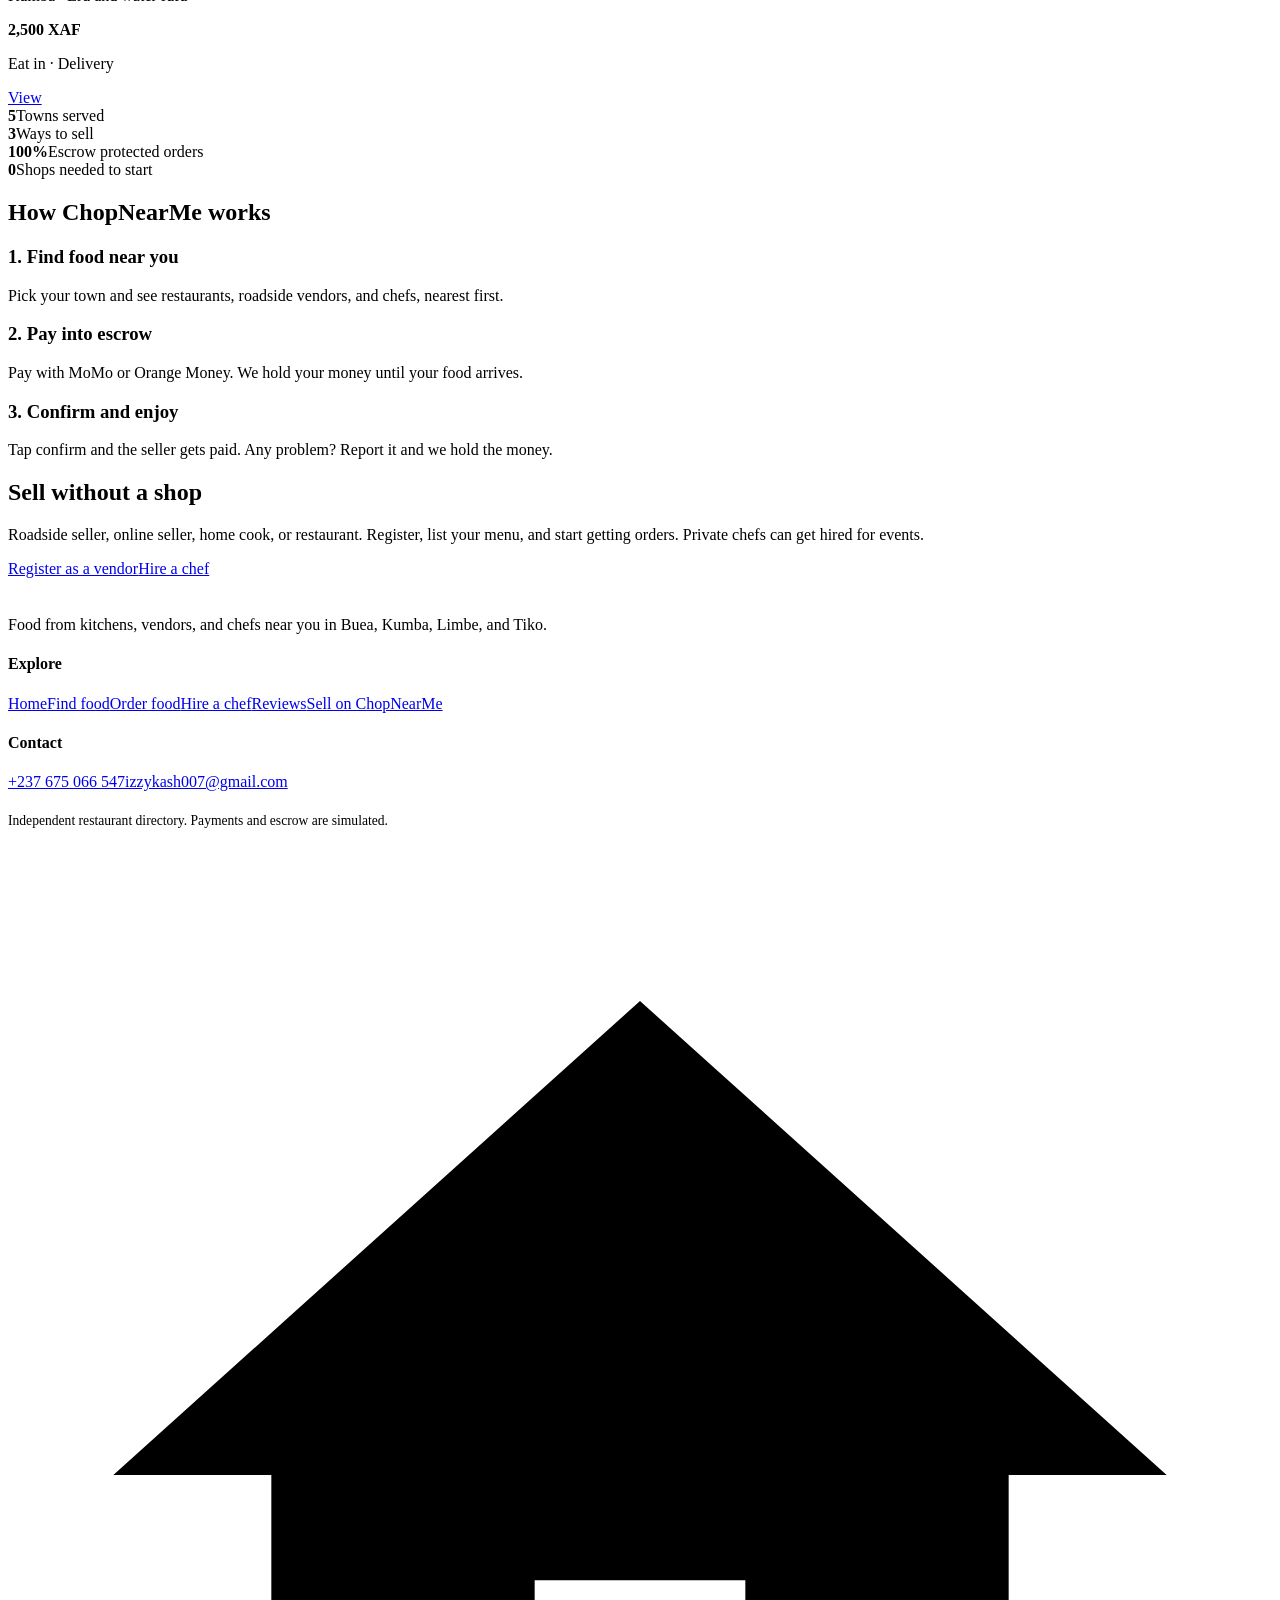
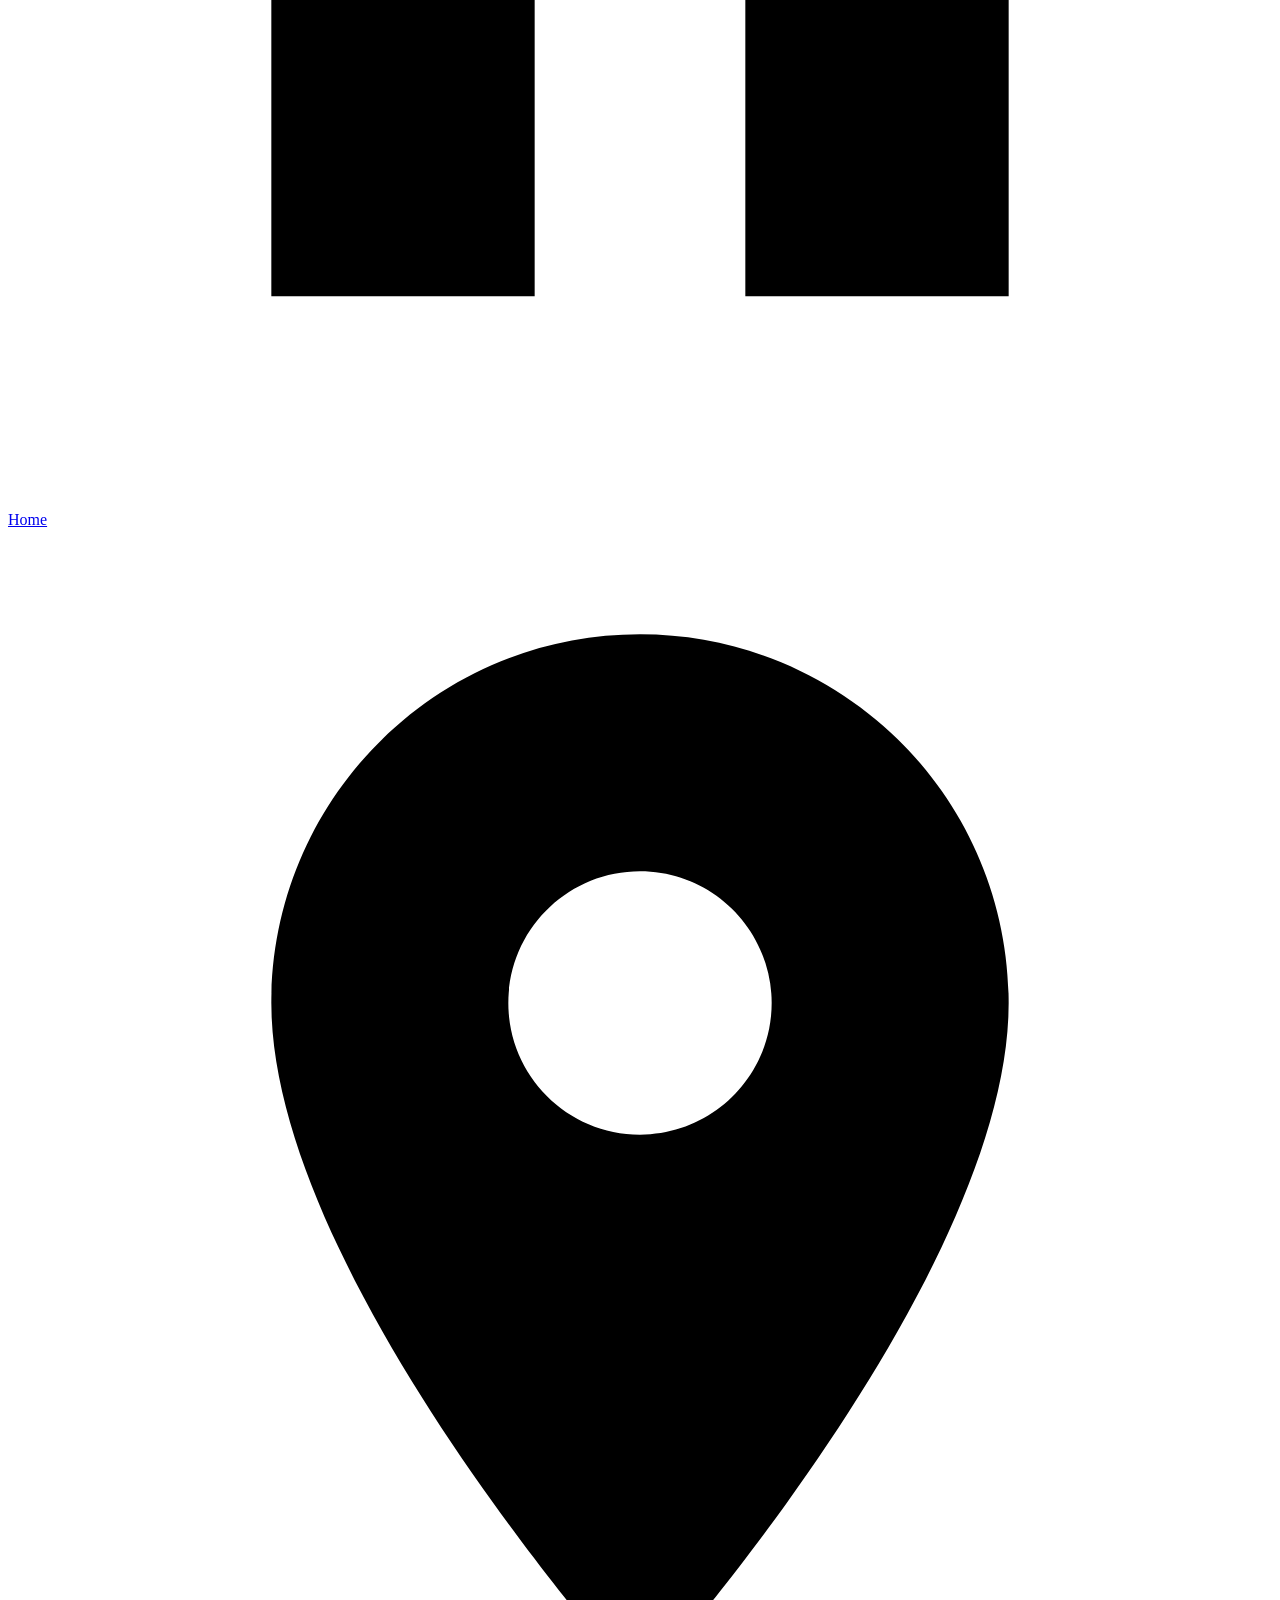
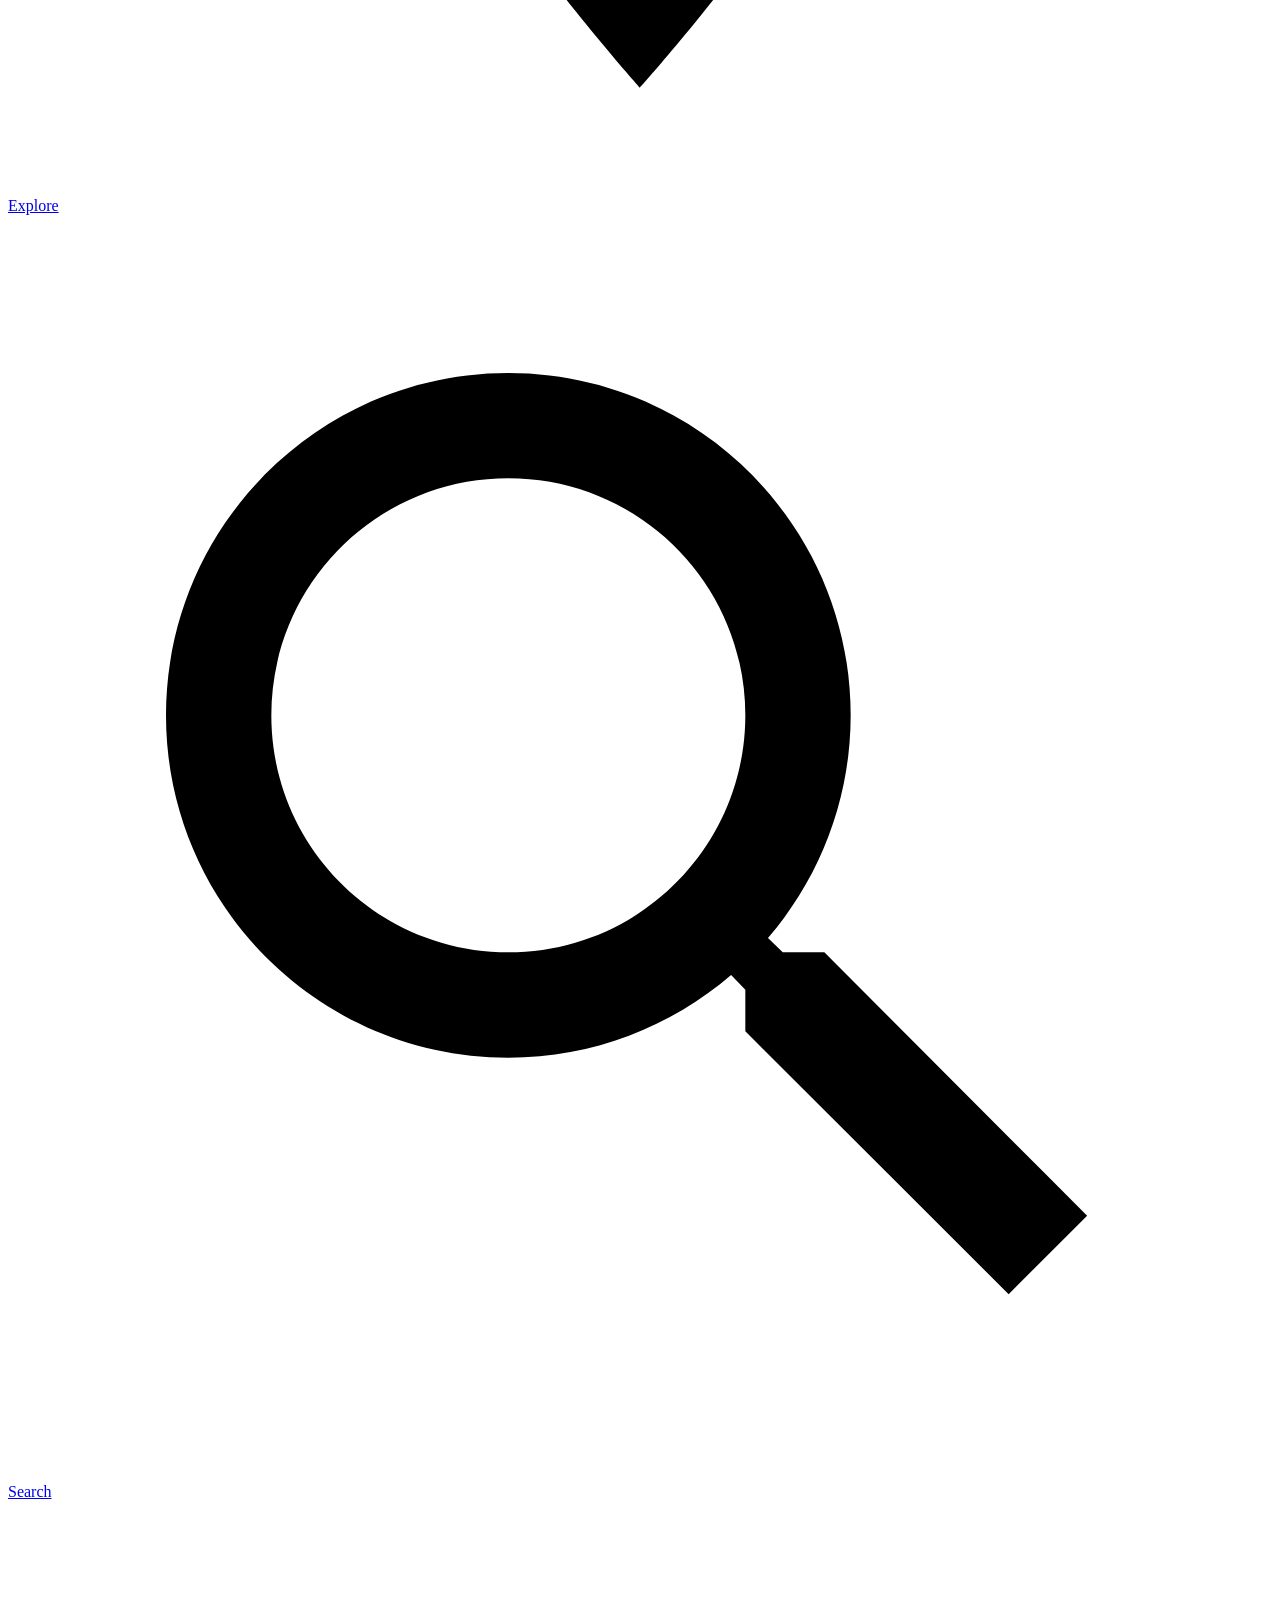
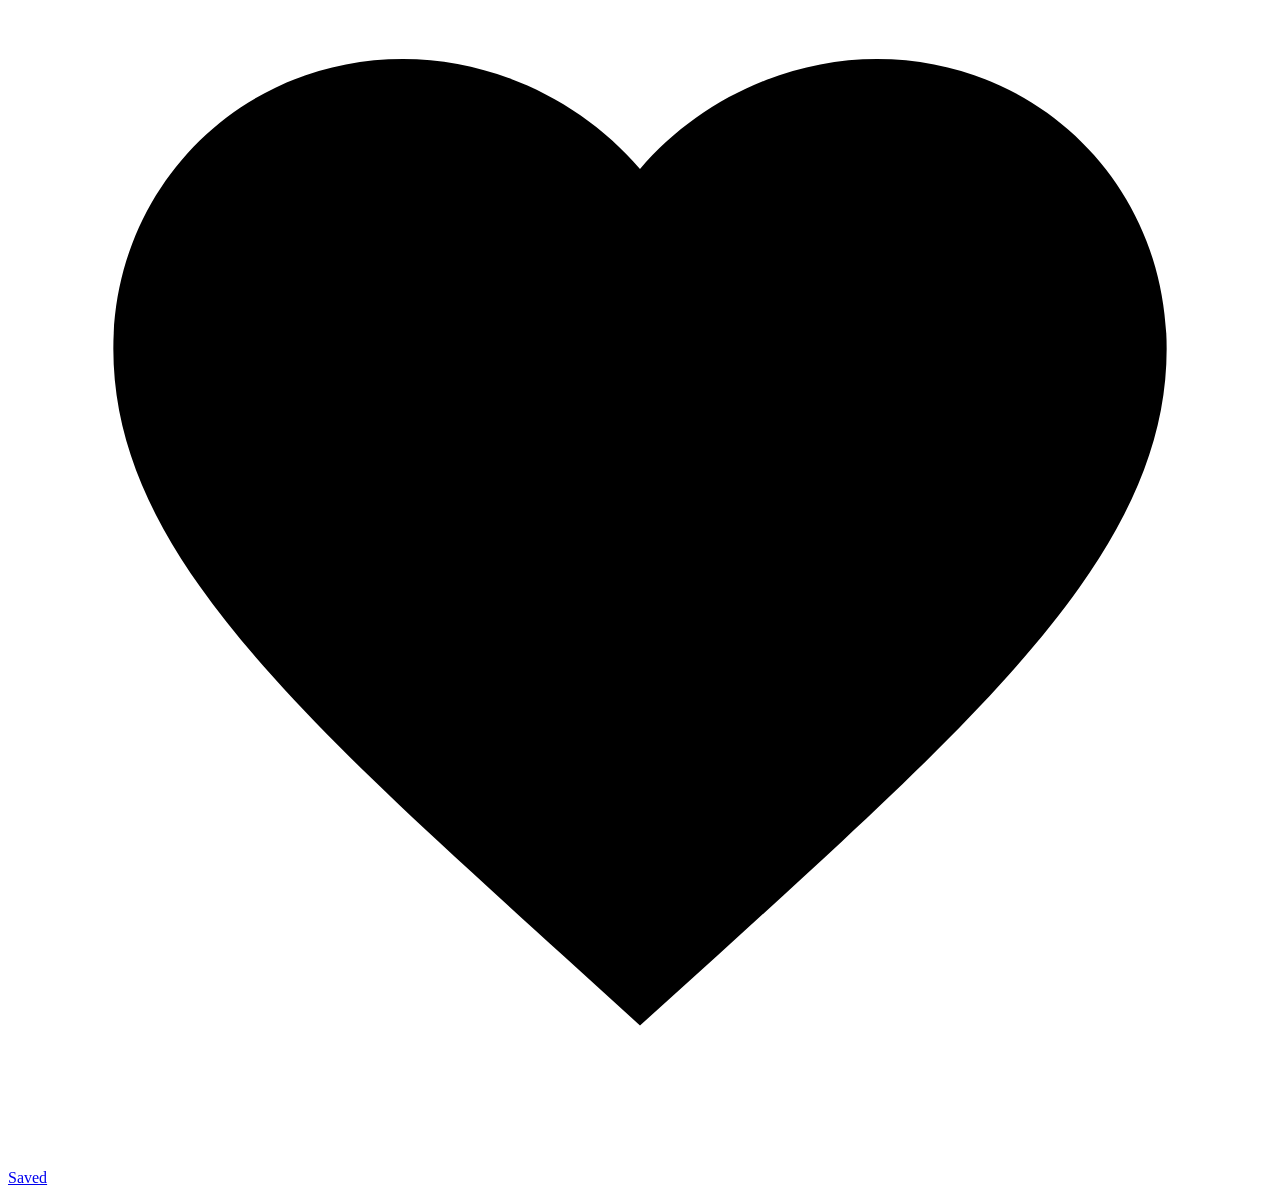
==== commit 01ae7653: "Update hero video and slideshow content Replaced the existing slide content with new descriptions an" ====
--- a/index.html
+++ b/index.html
@@ -7,11 +7,40 @@
 <link rel="stylesheet" href="style.css"></head>
 <body>
 <div id="hdr"></div>
+<!-- Full Screen Video Hero (Plays immediately after splash) -->
+<div class="hero-video-container">
+  <!-- Replace 'your-video.mp4' with a link to your actual video -->
+  <video autoplay muted loop playsinline poster="https://izzykash007-maker.github.io/chopnear-demo/images/food-bg.jpg">
+    <source src="https://assets.mixkit.co/videos/preview/mixkit-chef-cooking-in-a-pan-close-up-42388-large.mp4" type="video/mp4">
+  </video>
+  <div class="hero-video-overlay">
+    <div class="wrap">
+      <h1>Sit down. Eat in.</h1>
+      <p>Local restaurants in Buea, Kumba, Limbe, and Tiko. Eat in or have it delivered.</p>
+      <div class="row">
+        <a class="btn" href="explore.html">See restaurants</a>
+        <a class="btn light" href="vendors.html">Sell on ChopNearMe</a>
+      </div>
+    </div>
+  </div>
+</div>
+
+<!-- The rest of the slideshow (The other 3 slides) -->
 <div class="hero" id="slides" aria-roledescription="carousel" aria-label="Featured ways to eat">
+  <div class="slide on"><div class="wrap">
+    <div><h1>Roadside favourites.</h1><p>Suya, roasted fish, and more from sellers with no shop. Fresh off the fire.</p><div class="row"><a class="btn" href="explore.html">Find roadside food</a><a class="btn light" href="vendors.html">Sell on ChopNearMe</a></div></div>
+    <div class="art big" data-k="roadside" data-alt="Roadside suya stand"></div>
+  </div></div>
   <div class="slide"><div class="wrap">
-    <div><h1>Sit down. Eat in.</h1><p>Local restaurants in Buea, Kumba, Limbe, and Tiko. Eat in or have it delivered.</p><div class="row"><a class="btn" href="explore.html">See restaurants</a><a class="btn light" href="vendors.html">Sell on ChopNearMe</a></div></div>
-    <div class="art big" data-k="restaurant" data-alt="Restaurant meal"></div>
+    <div><h1>A chef at your table.</h1><p>Hire a private home chef for dinner or an event. Money held until the job is done.</p><div class="row"><a class="btn" href="order.html#hire">Hire a chef</a><a class="btn light" href="vendors.html">Sell on ChopNearMe</a></div></div>
+    <div class="art big" data-k="chef" data-alt="Home chef meal"></div>
   </div></div>
+  <div class="slide"><div class="wrap">
+    <div><h1>Home cooking, delivered.</h1><p>Order from private vendors who cook at home and deliver to your door.</p><div class="row"><a class="btn" href="explore.html">Order home food</a><a class="btn light" href="vendors.html">Sell on ChopNearMe</a></div></div>
+    <div class="art big" data-k="homedelivery" data-alt="Home delivery meal"></div>
+  </div></div>
+  <div class="wrap ctrl"><button class="ar" id="pv" aria-label="Previous slide">&lsaquo;</button><span id="dots"></span><button class="ar" id="nx" aria-label="Next slide">&rsaquo;</button><button class="pp" id="pp">Pause</button></div>
+</div>
   <div class="slide"><div class="wrap">
     <div><h1>Roadside favourites.</h1><p>Suya, roasted fish, and more from sellers with no shop. Fresh off the fire.</p><div class="row"><a class="btn" href="explore.html">Find roadside food</a><a class="btn light" href="vendors.html">Sell on ChopNearMe</a></div></div>
     <div class="art big" data-k="roadside" data-alt="Roadside suya stand"></div>
--- a/style.css
+++ b/style.css
@@ -0,0 +1,51 @@
+/* --- Full Screen Video Hero --- */
+.hero-video-container {
+  position: relative;
+  width: 100%;
+  height: 100vh; /* Fills the whole screen */
+  overflow: hidden;
+  background: #000;
+}
+.hero-video-container video {
+  position: absolute;
+  top: 50%;
+  left: 50%;
+  min-width: 100%;
+  min-height: 100%;
+  width: auto;
+  height: auto;
+  transform: translate(-50%, -50%);
+  object-fit: cover;
+  z-index: 0;
+}
+.hero-video-overlay {
+  position: absolute;
+  inset: 0;
+  background: rgba(43, 11, 74, 0.6); /* Dark purple overlay so text is readable */
+  display: flex;
+  align-items: center;
+  z-index: 1;
+}
+.hero-video-overlay .wrap { width: 100%; }
+.hero-video-overlay h1 { font-size: clamp(3rem, 8vw, 6rem); margin-bottom: 10px; }
+.hero-video-overlay p { color: #e9d9f5; font-size: 1.3rem; margin-bottom: 20px; }
+
+/* --- Smooth Slideshow Transitions (8 Seconds Total) --- */
+.slide {
+  display: none;
+  opacity: 0;
+  /* The fade out takes 3 seconds, making the total cycle smooth */
+  transition: opacity 3s ease-in-out; 
+}
+.slide.on {
+  display: block;
+  opacity: 1;
+  animation: smoothFade 8s infinite;
+}
+
+@keyframes smoothFade {
+  0% { opacity: 0; transform: scale(1); }
+  10% { opacity: 1; transform: scale(1.02); } /* 1s Fade In */
+  60% { opacity: 1; transform: scale(1.05); } /* Hold for 5s while slowly zooming */
+  100% { opacity: 0; transform: scale(1.08); } /* 2s Fade Out */
+}
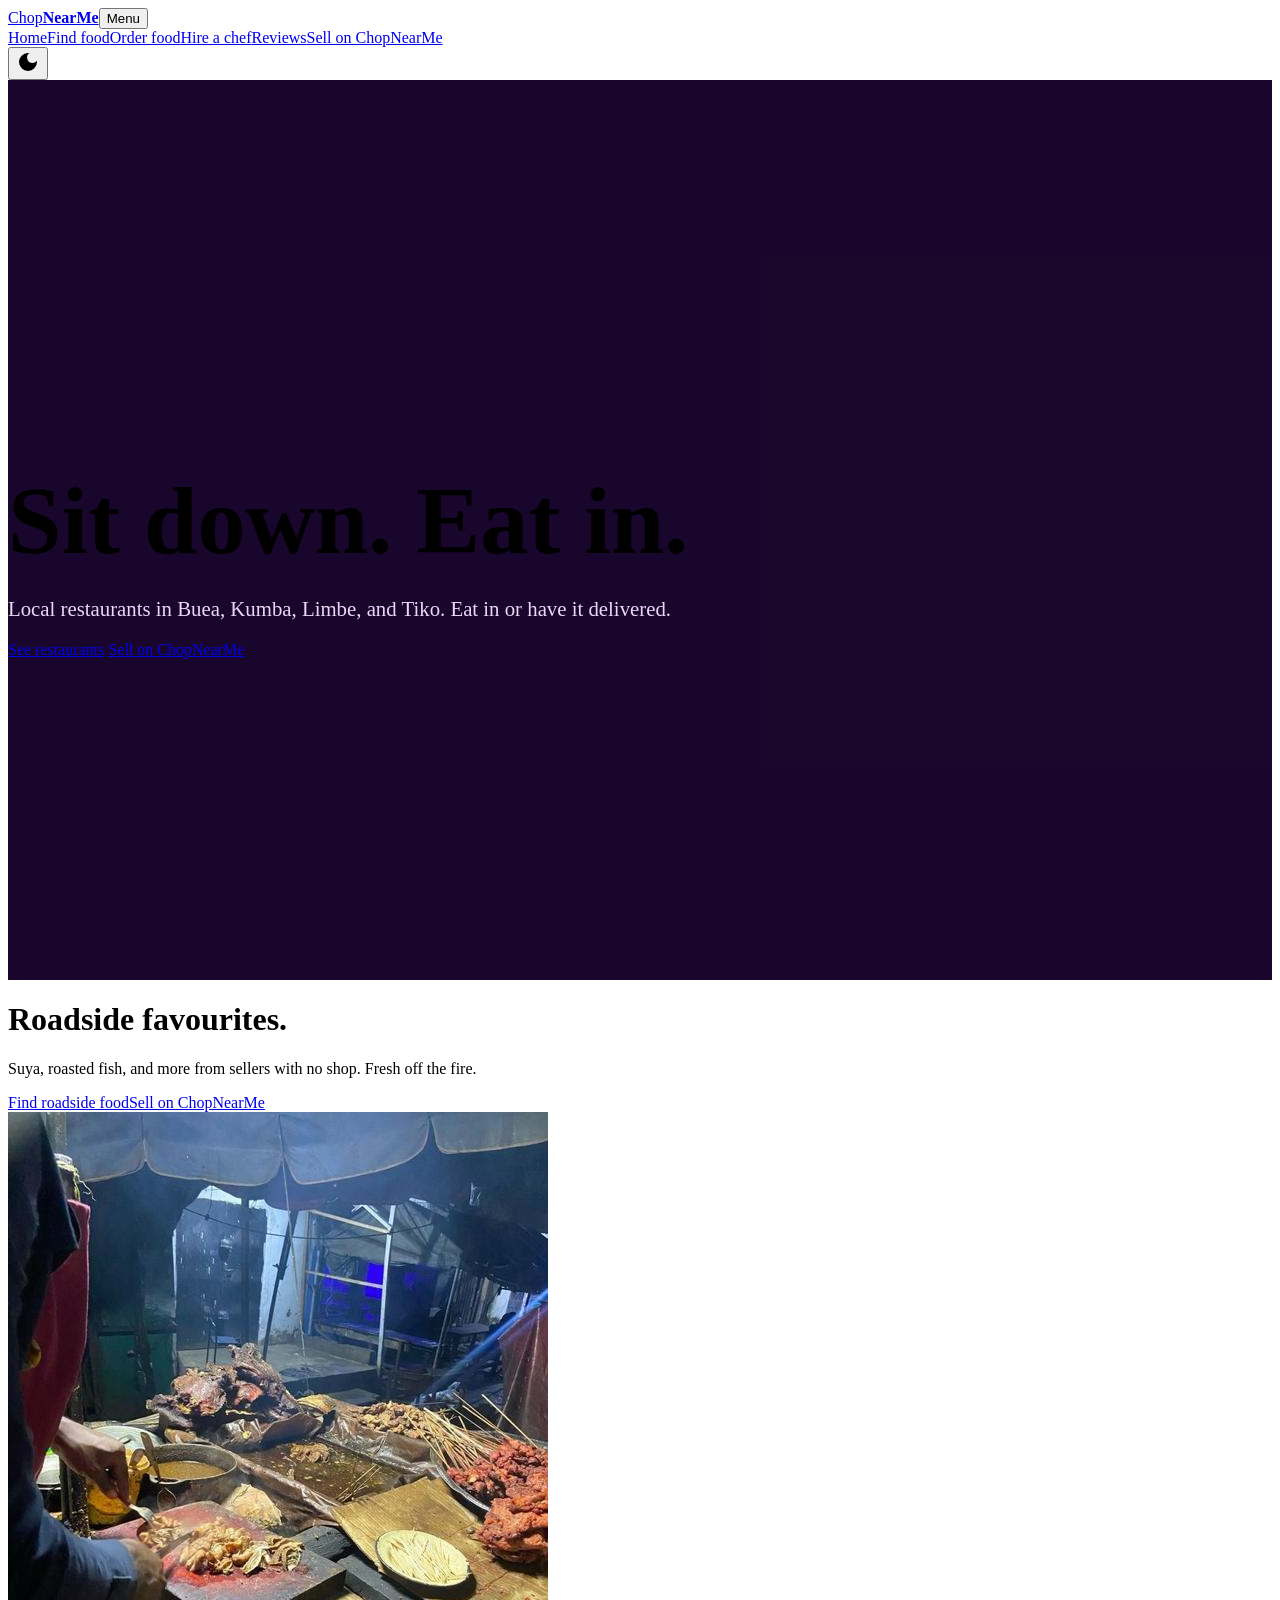
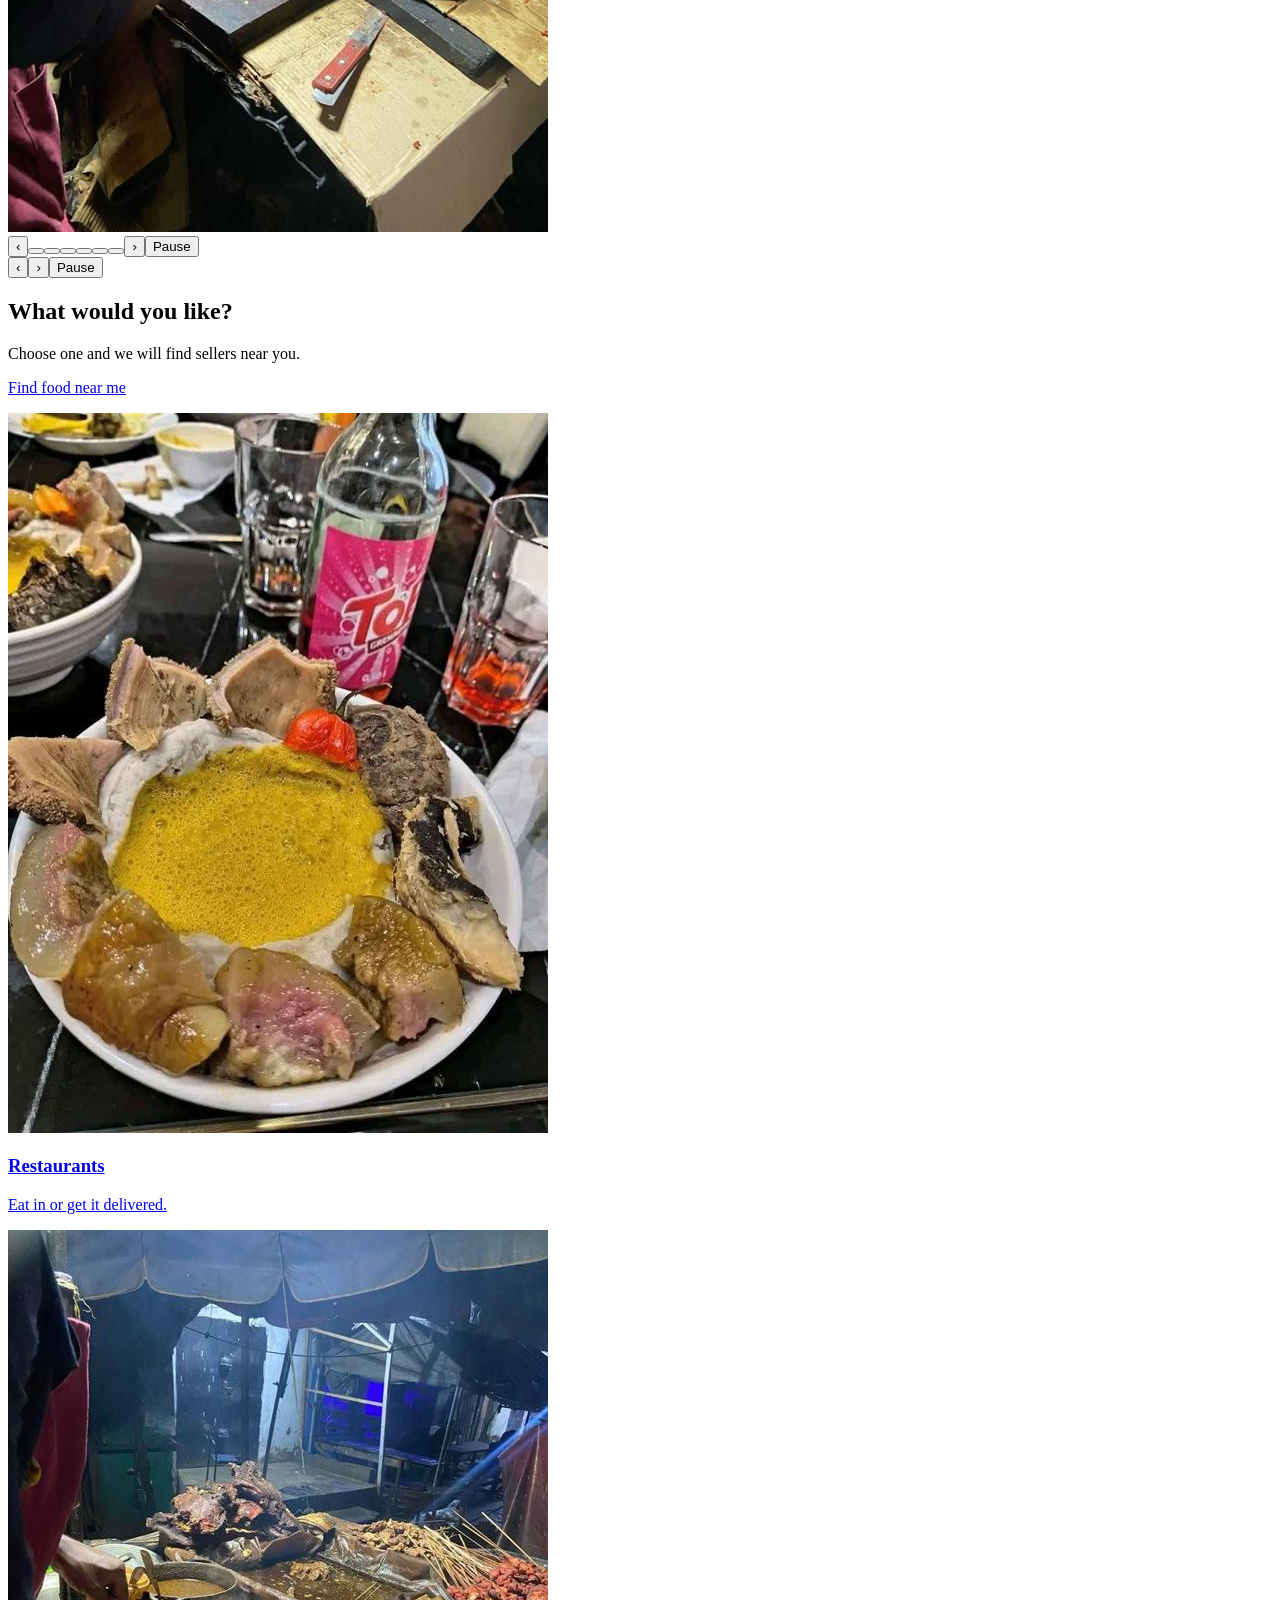
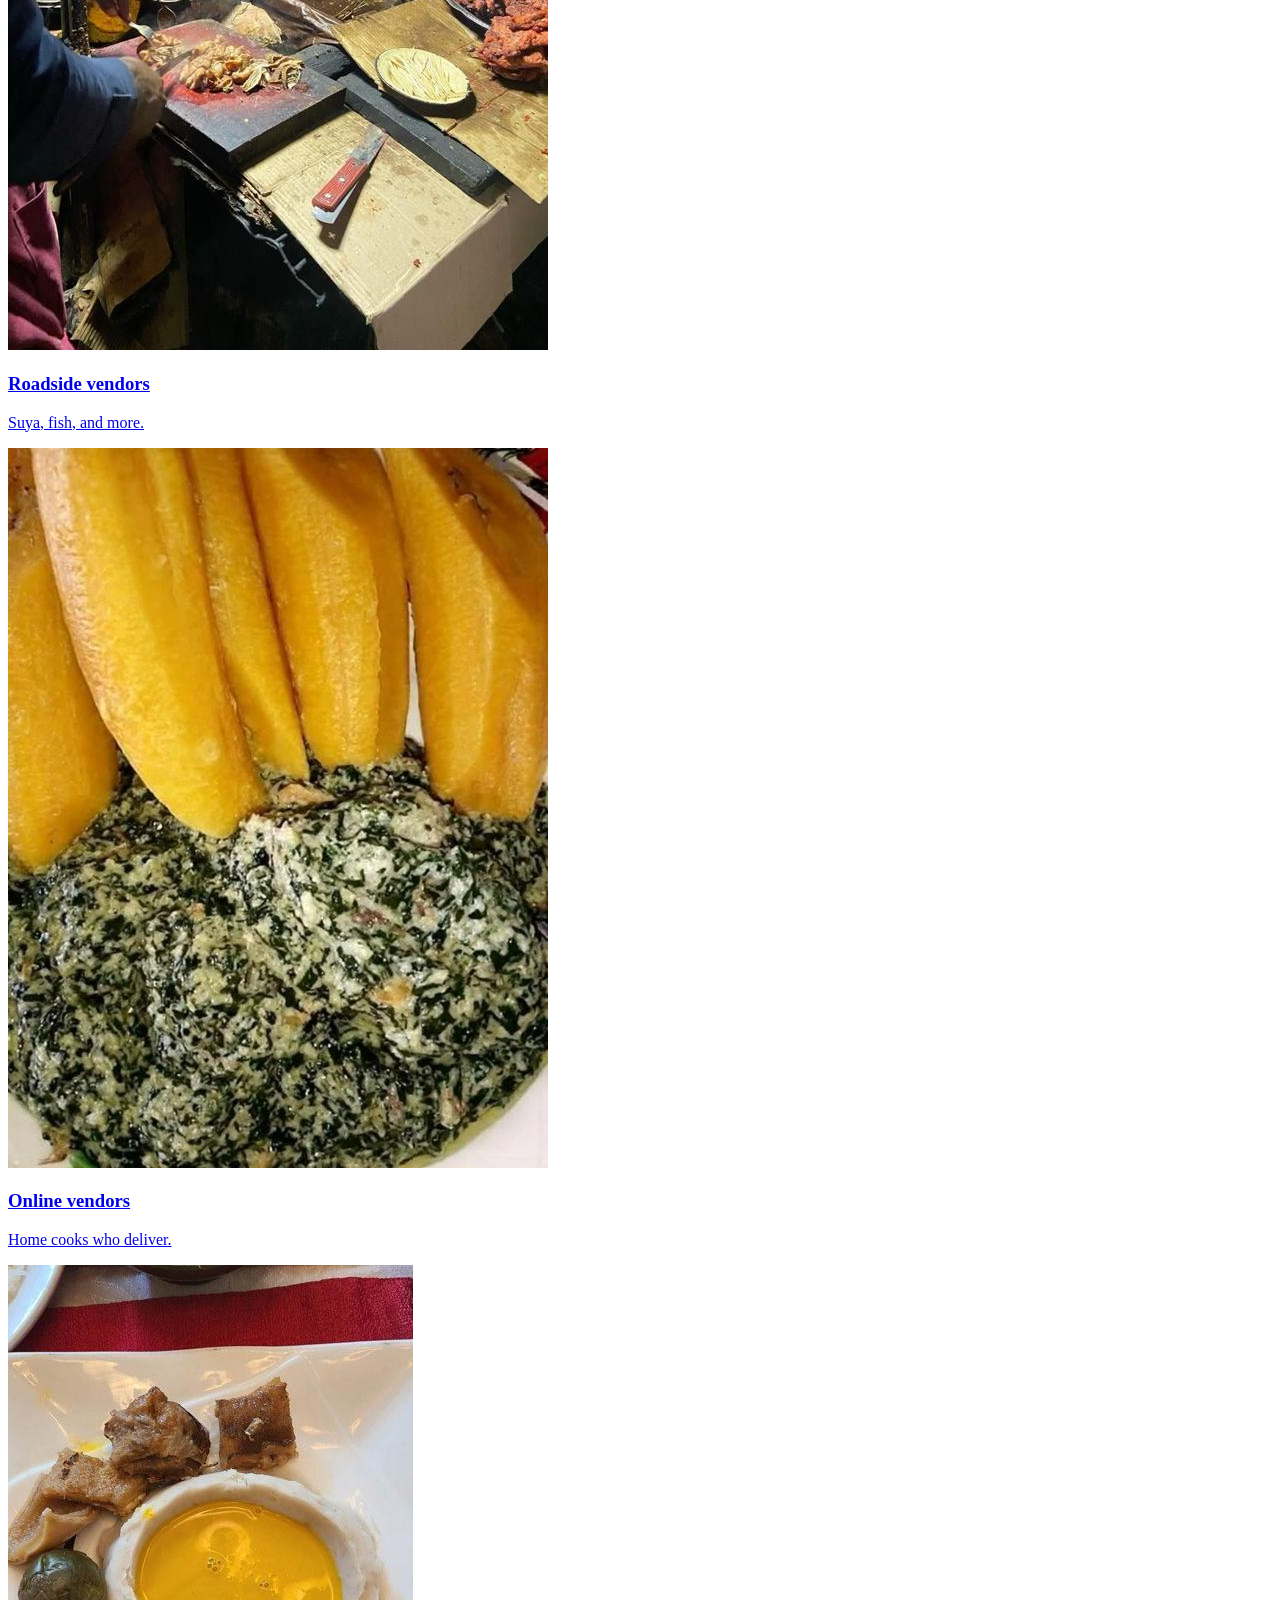
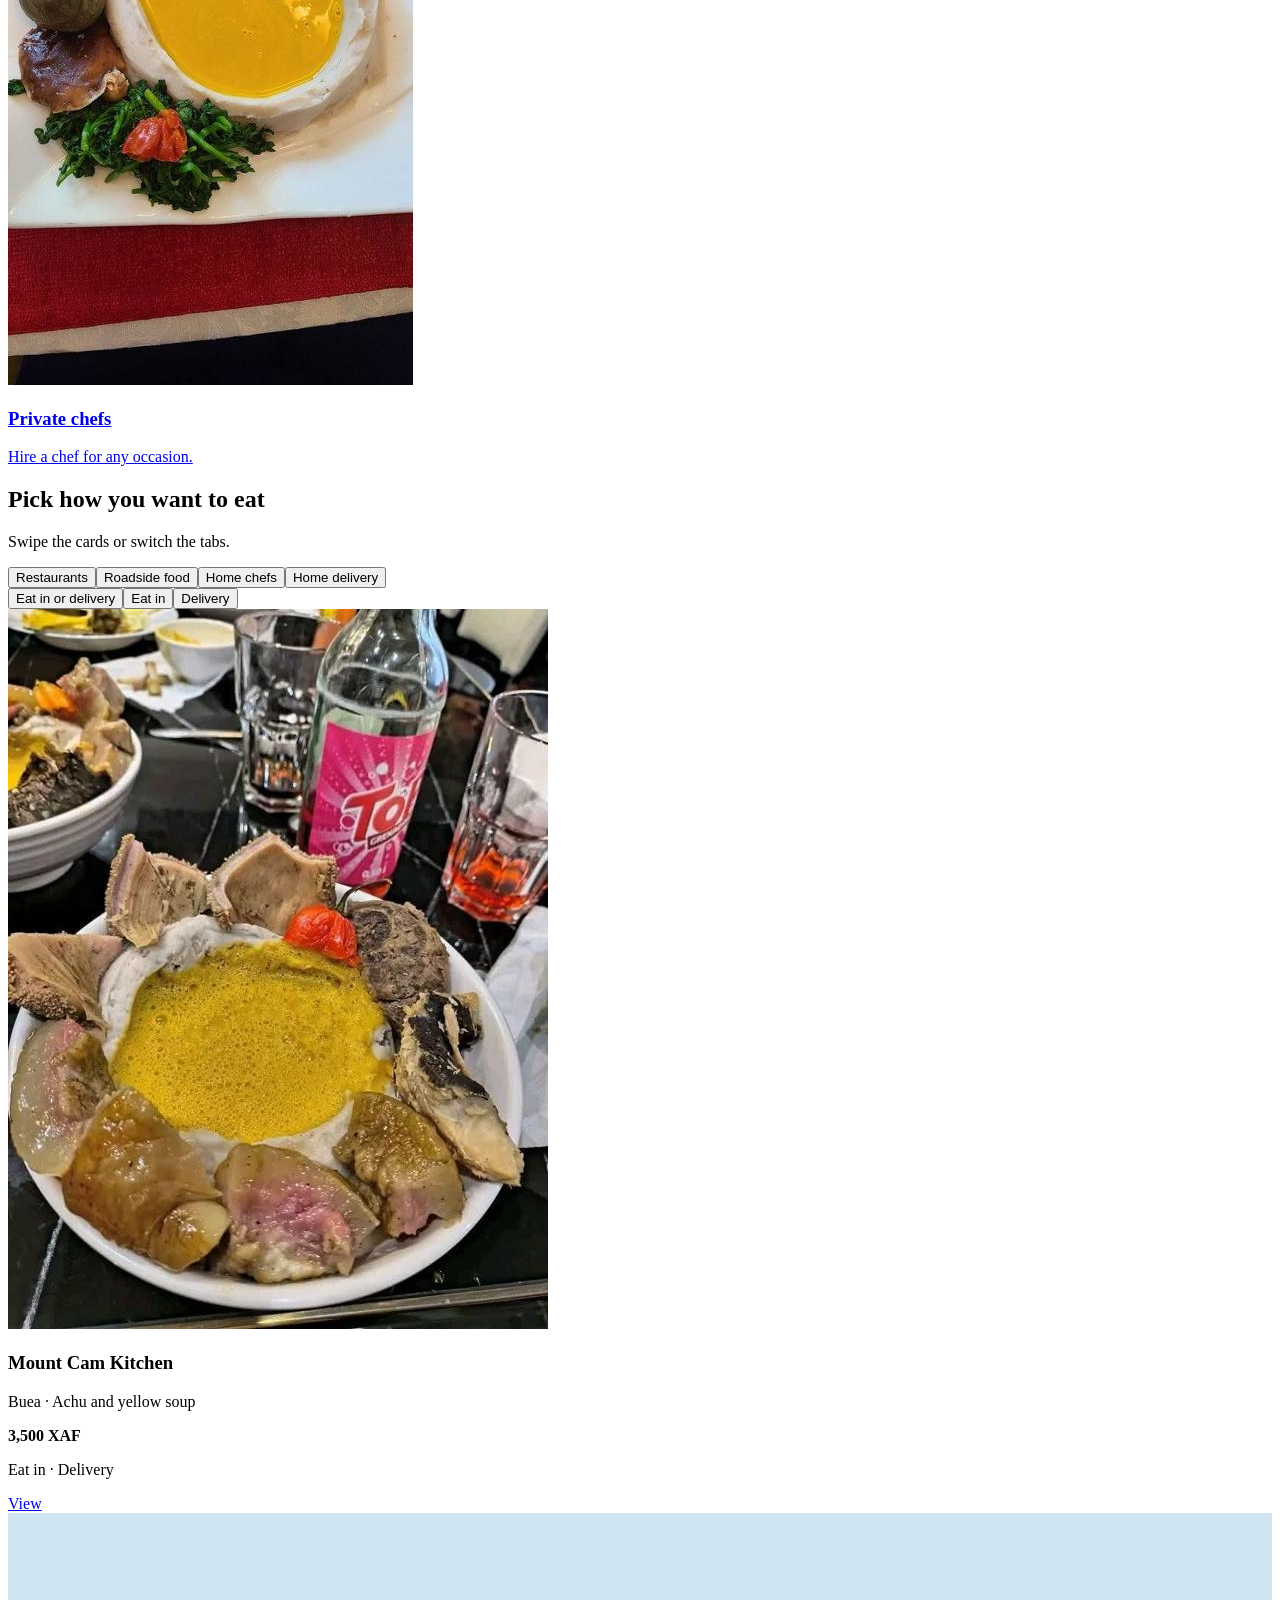
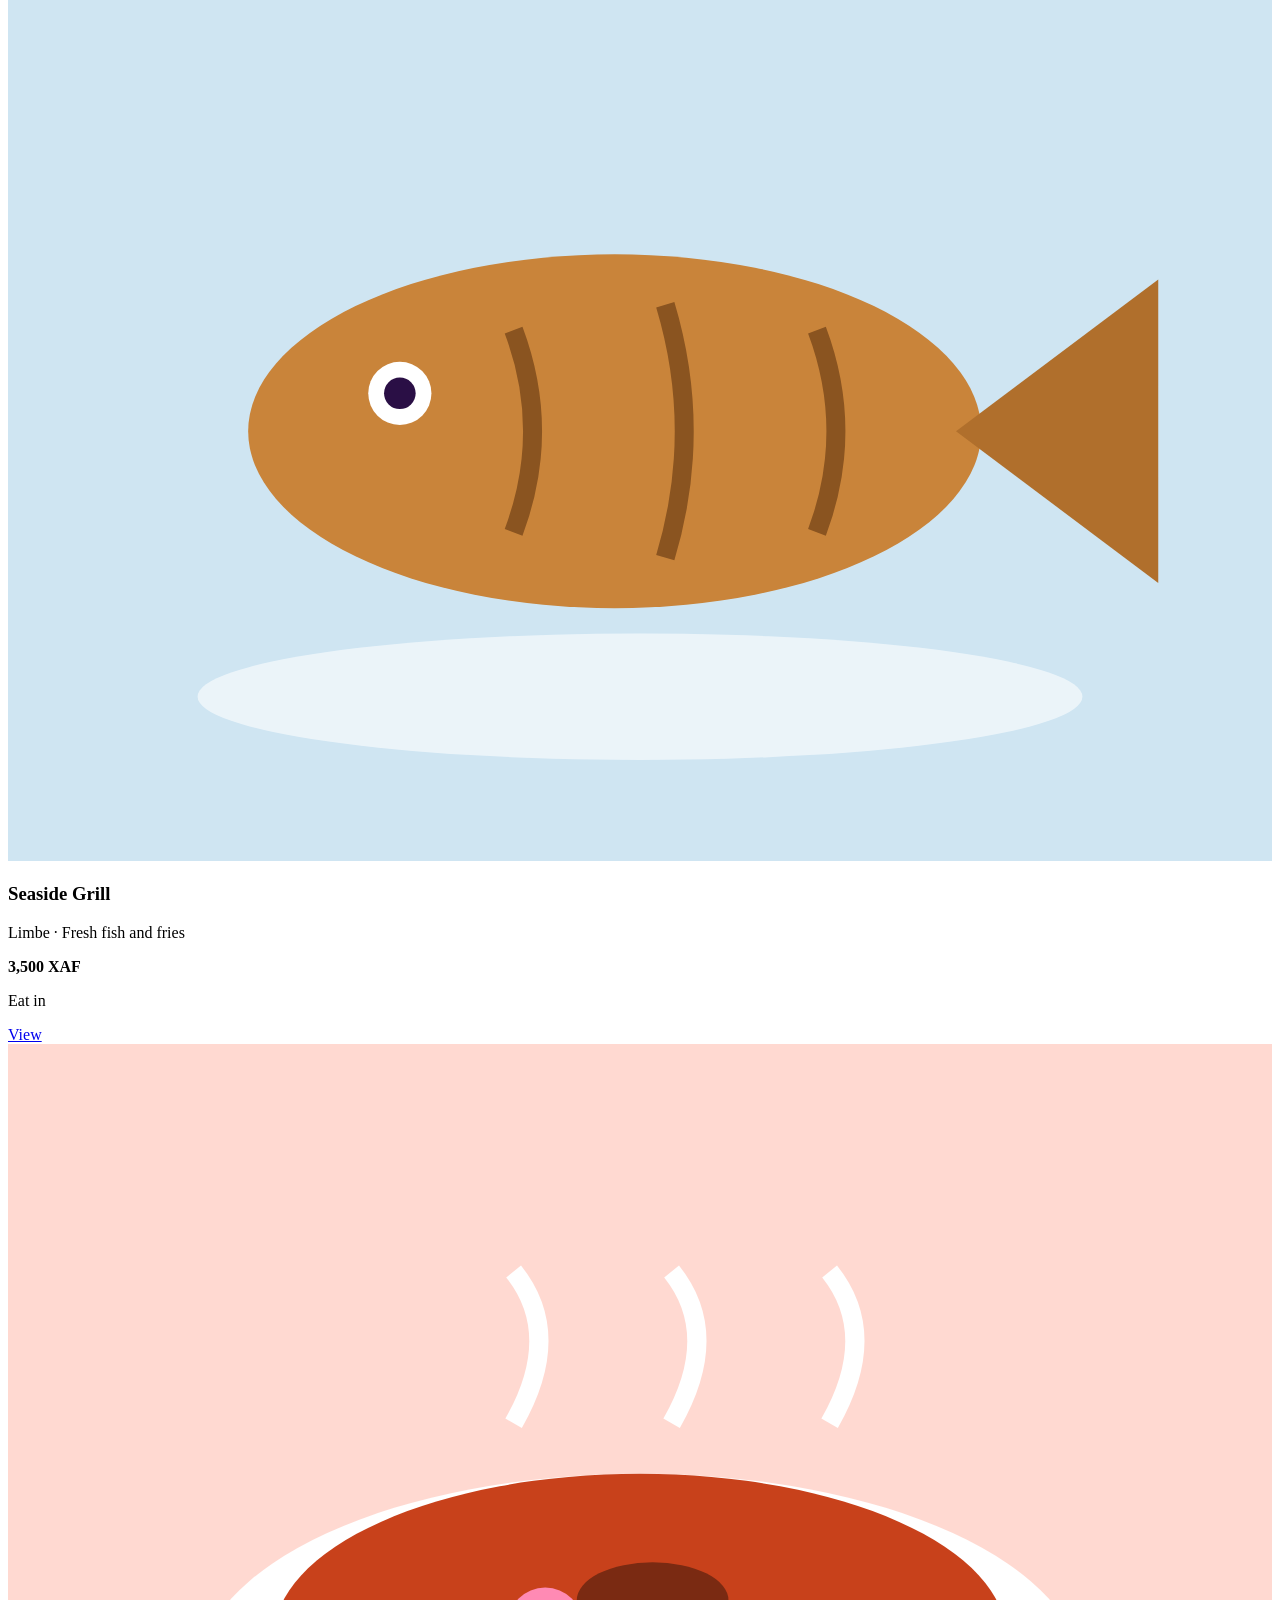
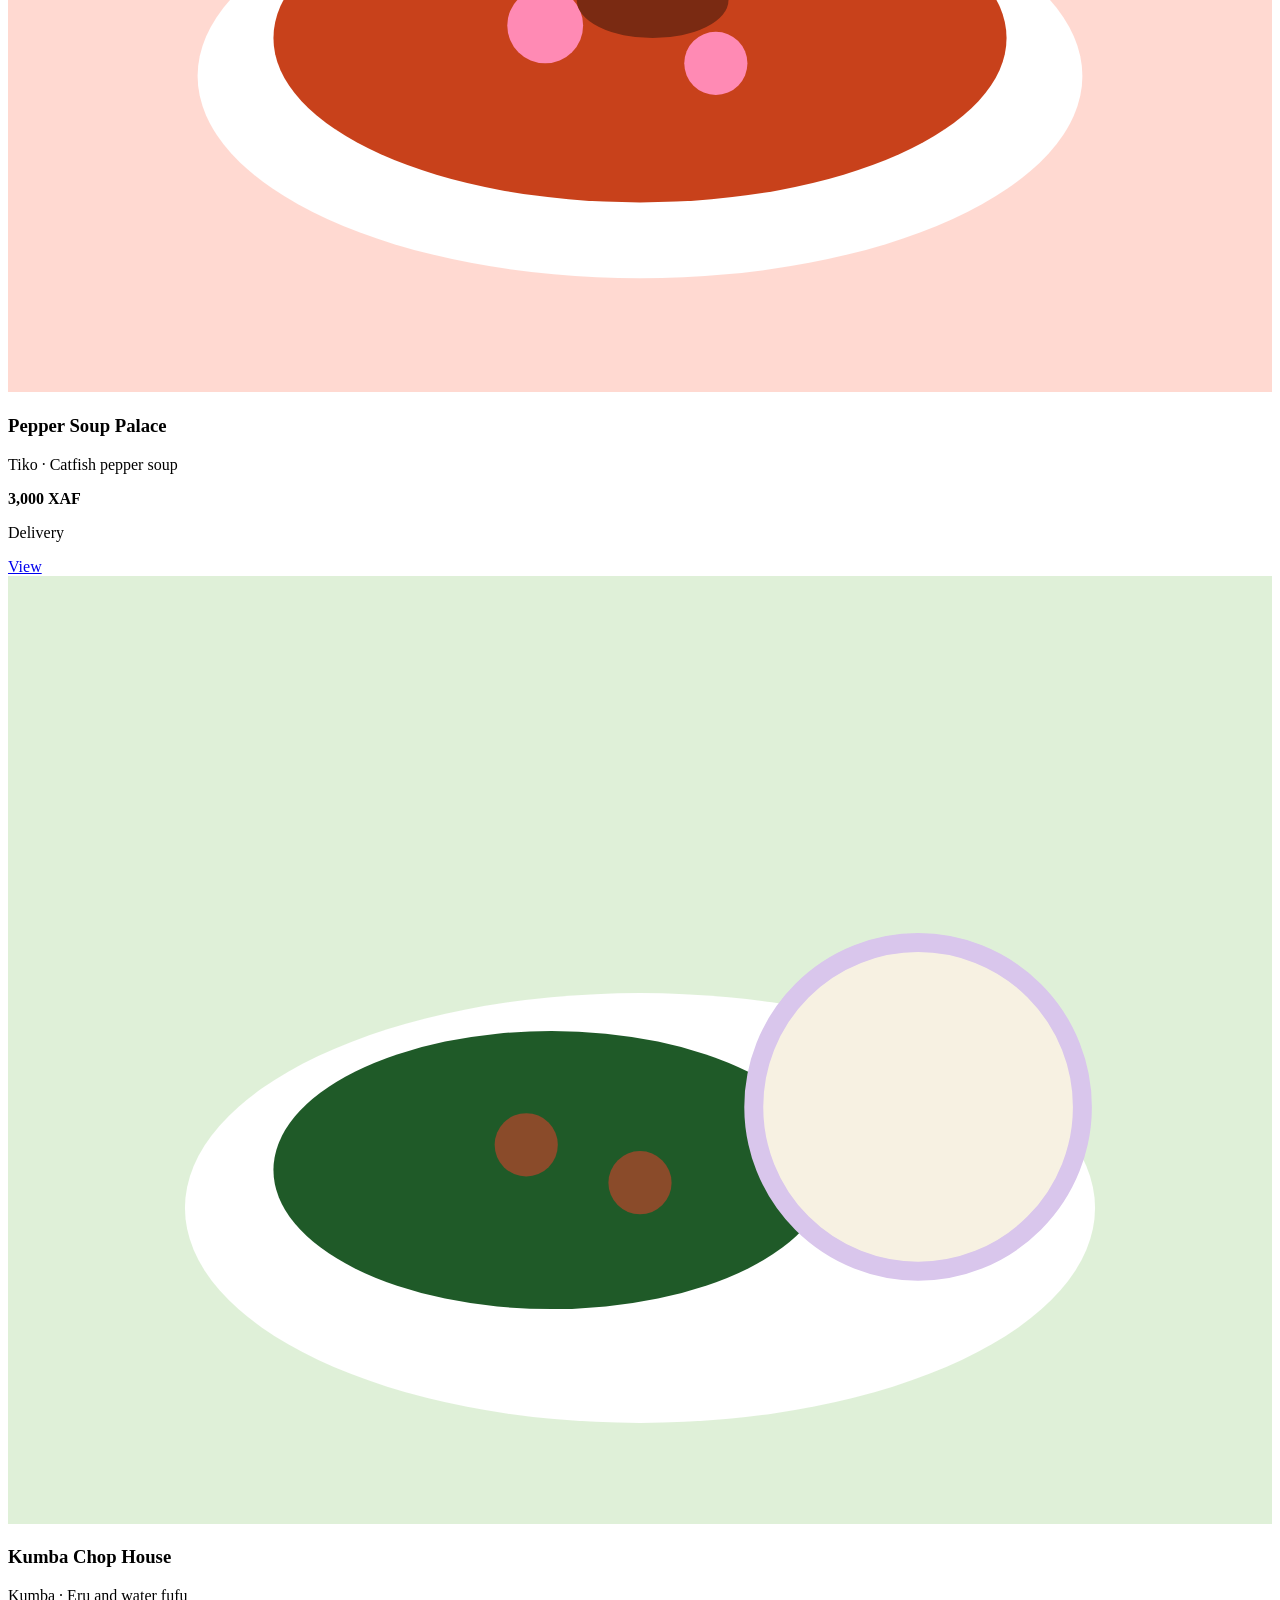
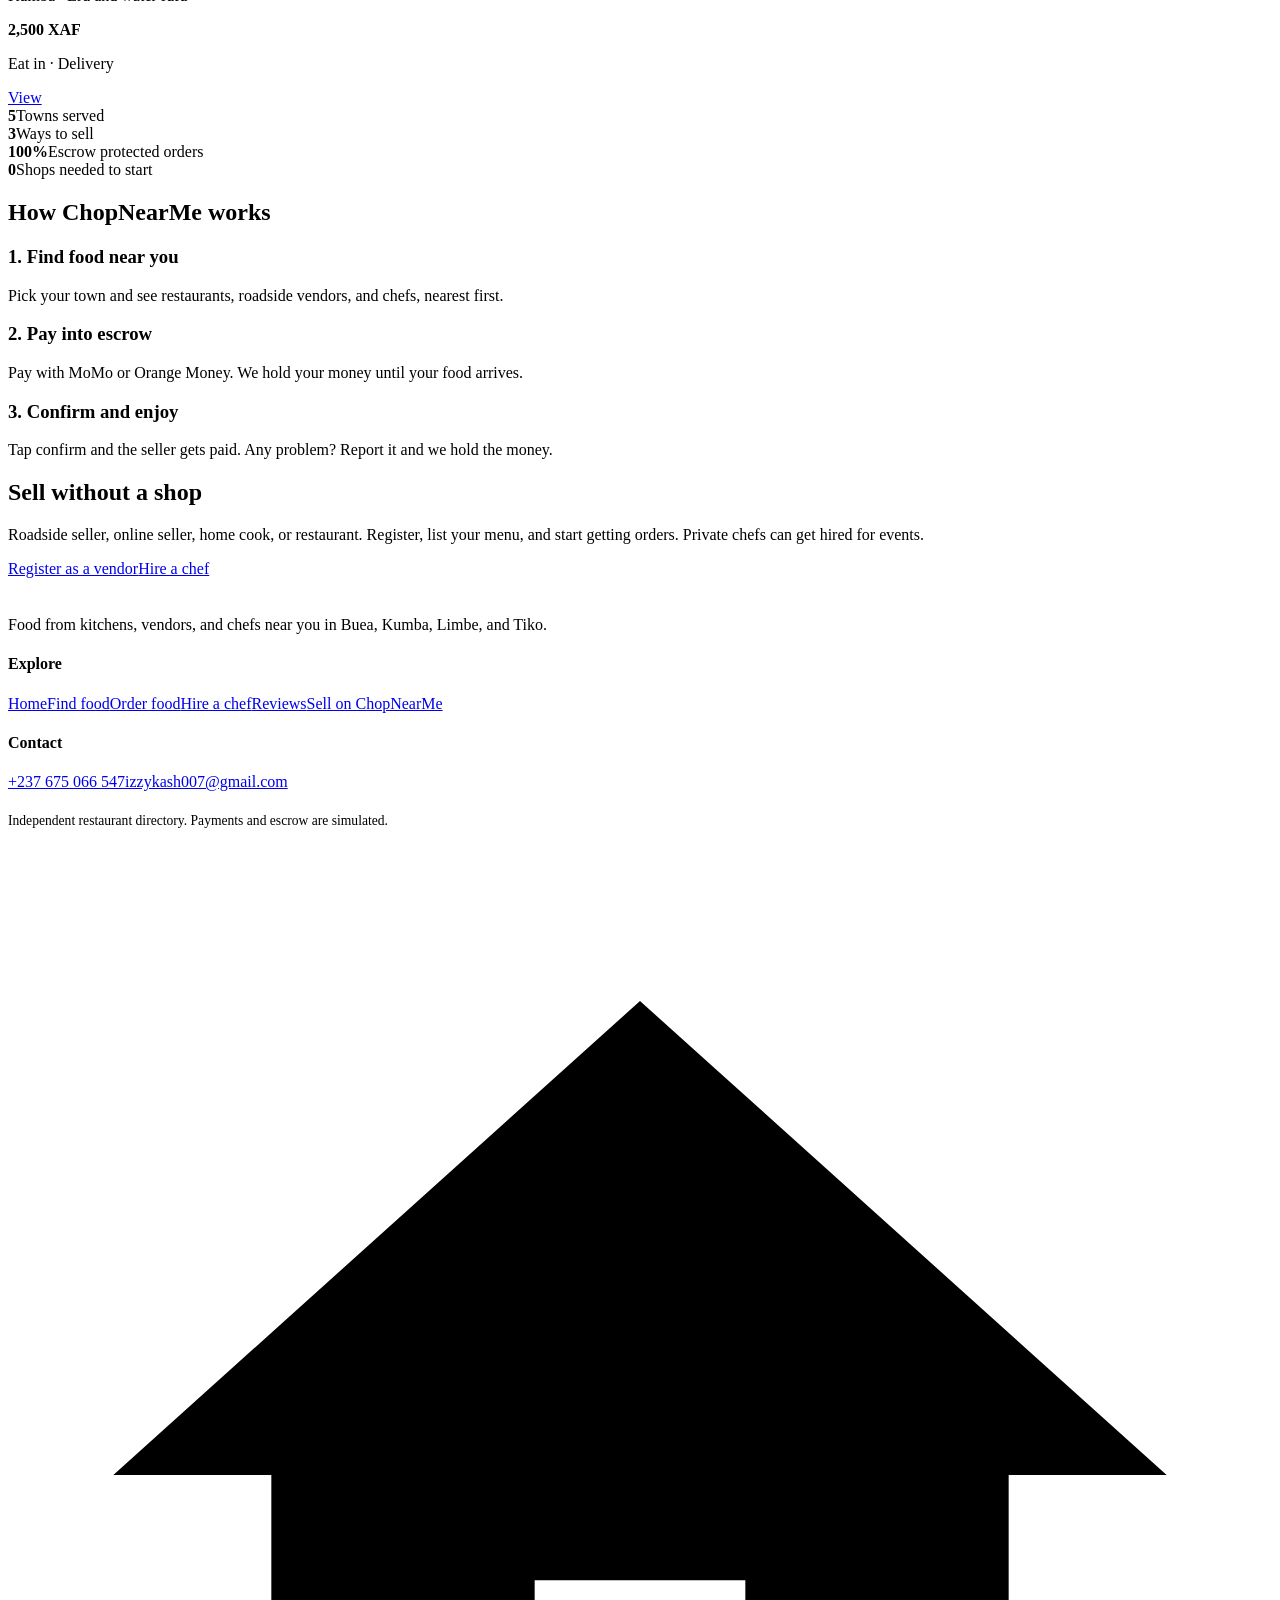
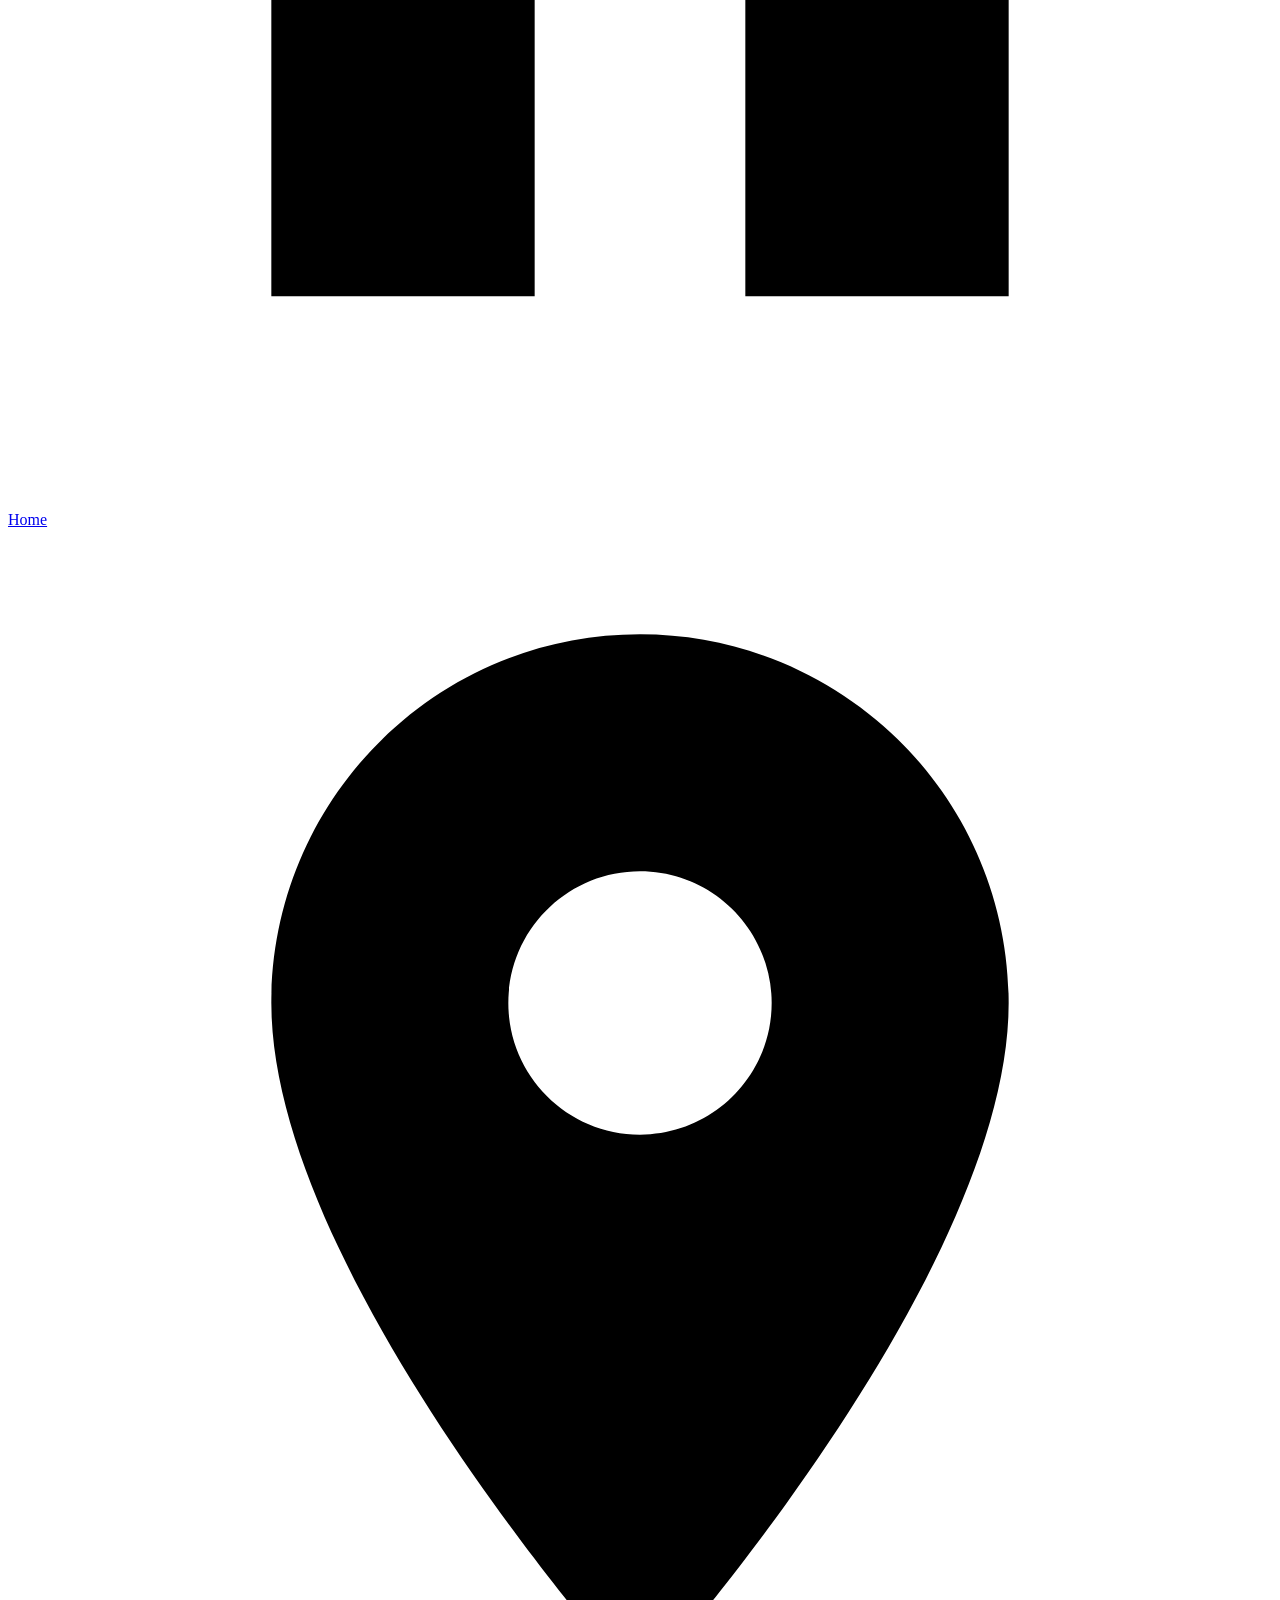
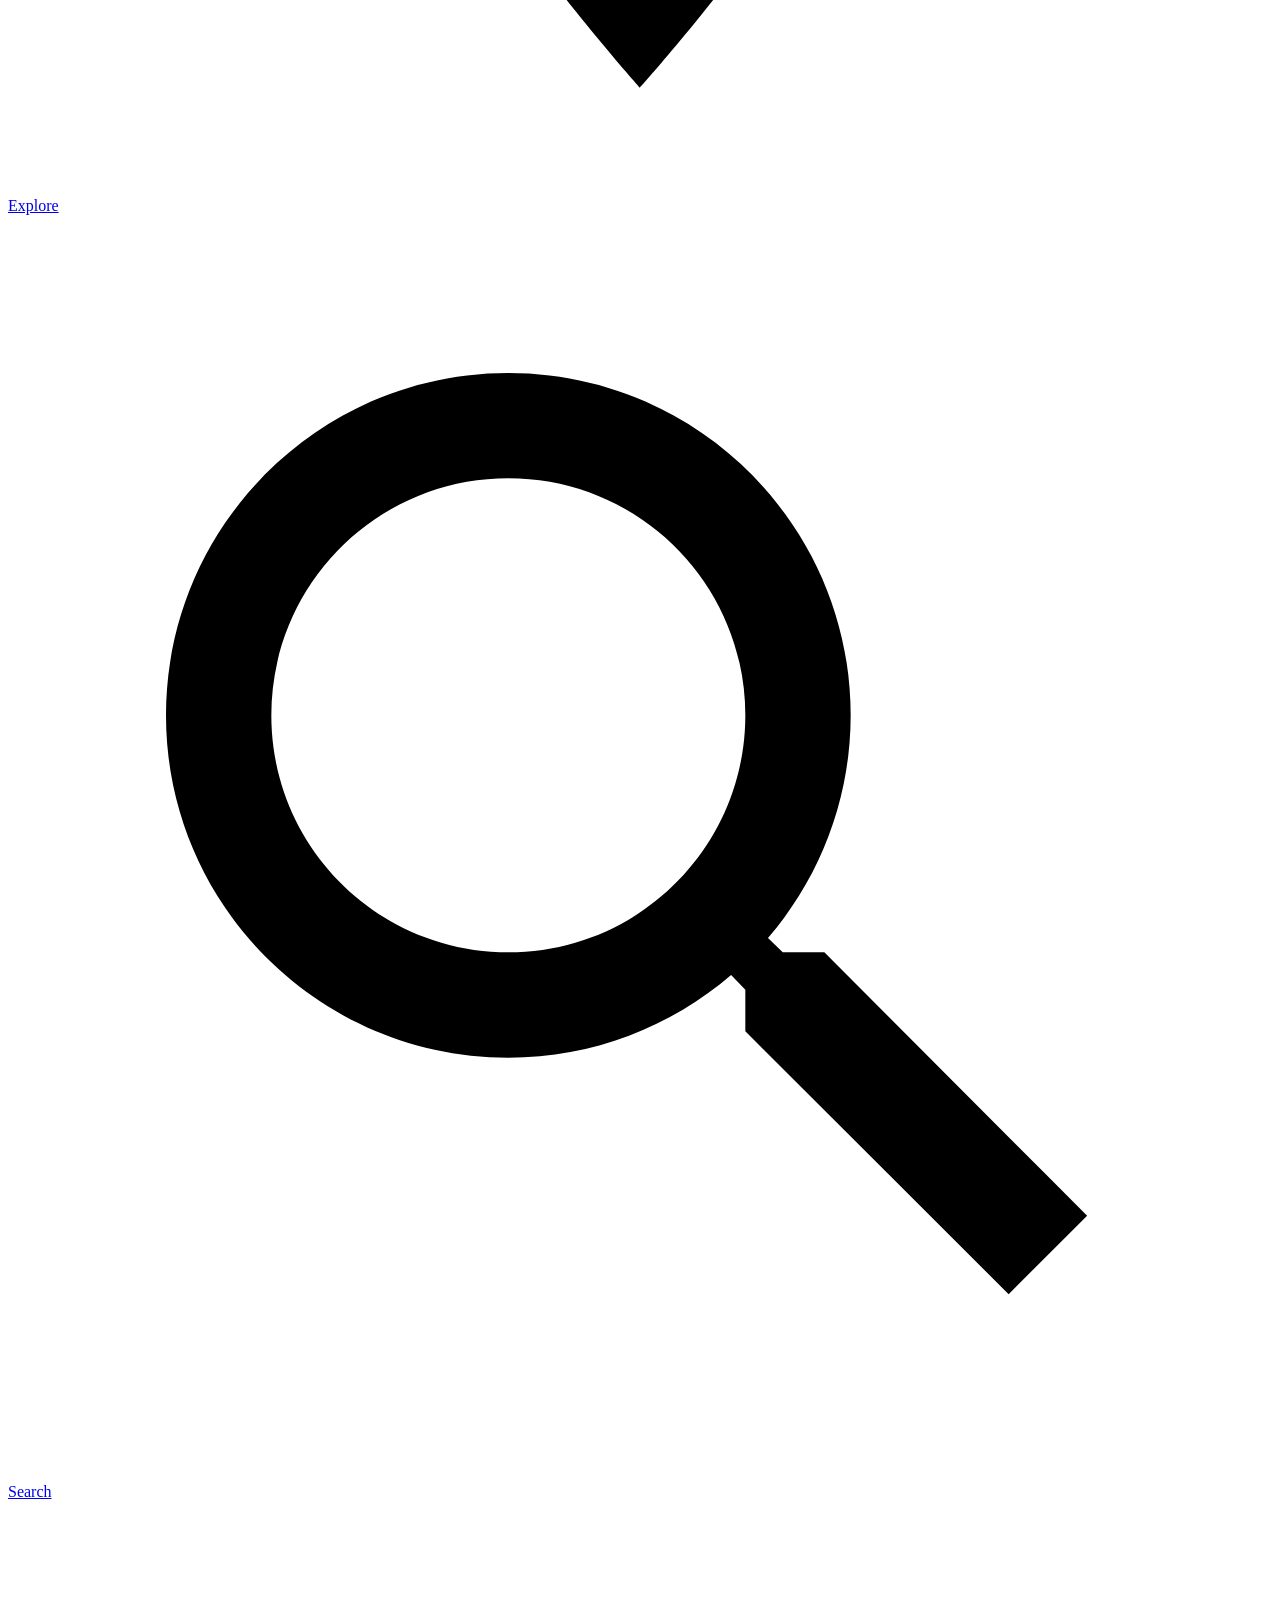
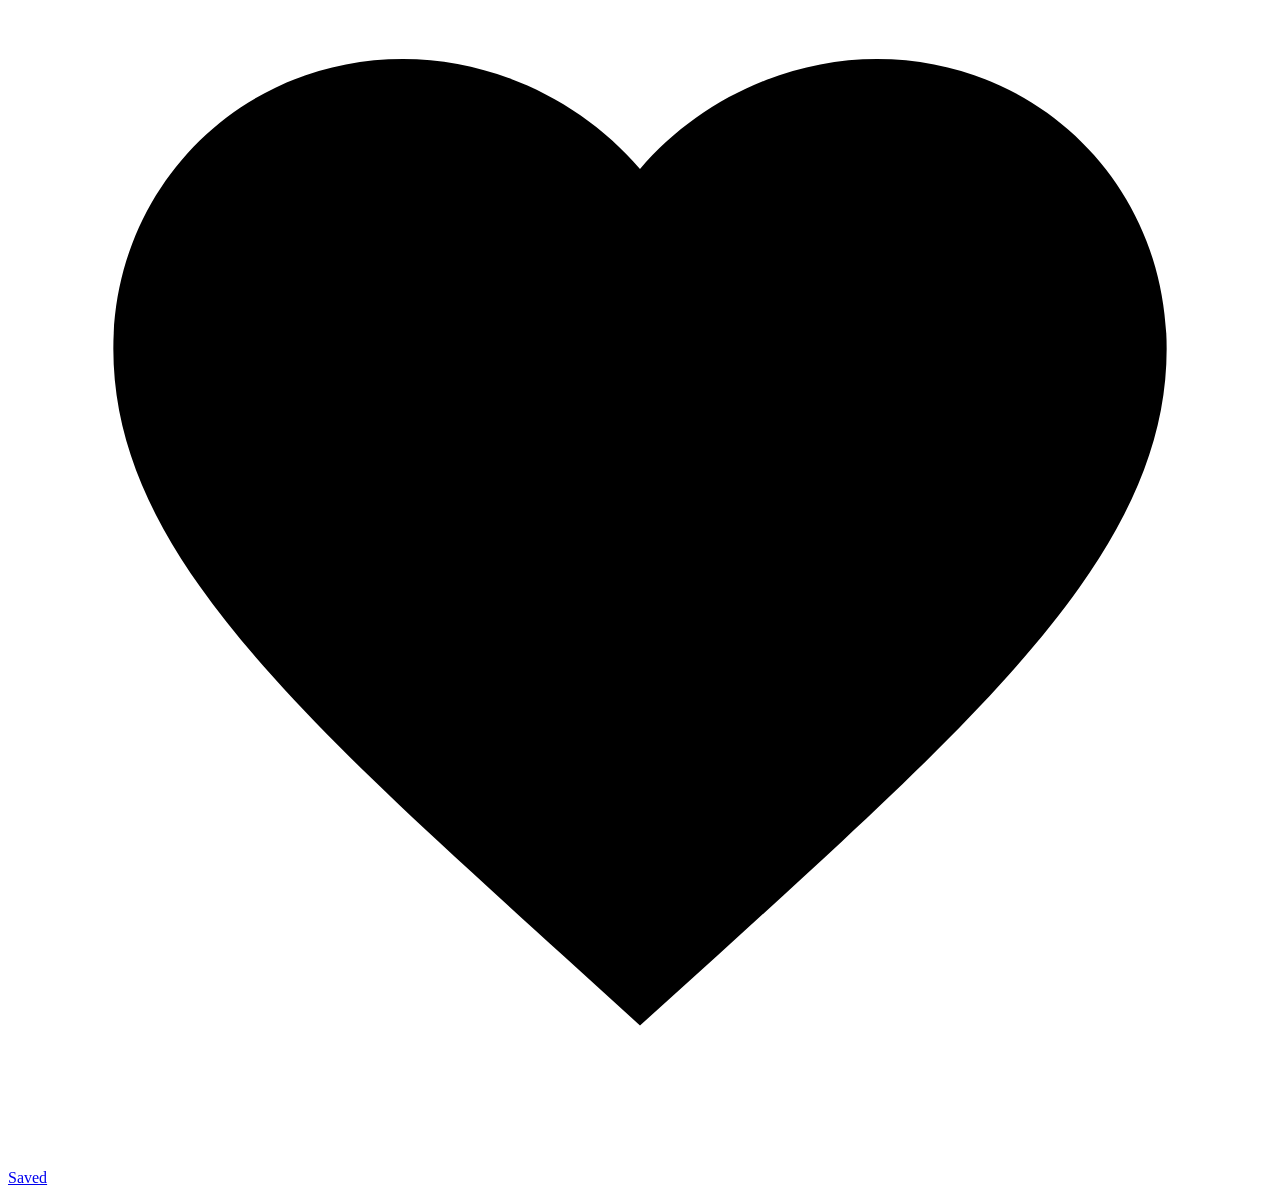
==== commit 7a37a2e7: "Change slide play interval to 8000ms Increase slide interval from 3000ms to 8000ms in play function." ====
--- a/index.html
+++ b/index.html
@@ -100,9 +100,7 @@
 sl.forEach((x,i)=>{const d=document.createElement('button');d.setAttribute('aria-label','Slide '+(i+1));d.onclick=()=>go(i);dots.appendChild(d)});
 function go(i){cur=(i+sl.length)%sl.length;sl.forEach((x,j)=>x.classList.toggle('on',j===cur));[...dots.children].forEach((d,j)=>d.classList.toggle('on',j===cur))}
 function stop(){clearInterval(timer);timer=null;$('pp').textContent='Play'}
-function play(){clearInterval(timer);if(matchMedia('(prefers-reduced-motion: reduce)').matches)return stop();timer=setInterval(()=>go(cur+1),3000);$('pp').textContent='Pause'}
-$('pv').onclick=()=>go(cur-1);$('nx').onclick=()=>go(cur+1);$('pp').onclick=()=>timer?stop():play();
-go(0);play();
+function play(){clearInterval(timer);if(matchMedia('(prefers-reduced-motion: reduce)').matches)return stop();timer=setInterval(()=>go(cur+1),8000);$('pp').textContent='Pause'}
 
 /* category tabs */
 const fmt=n=>n.toLocaleString('en-US')+' XAF';
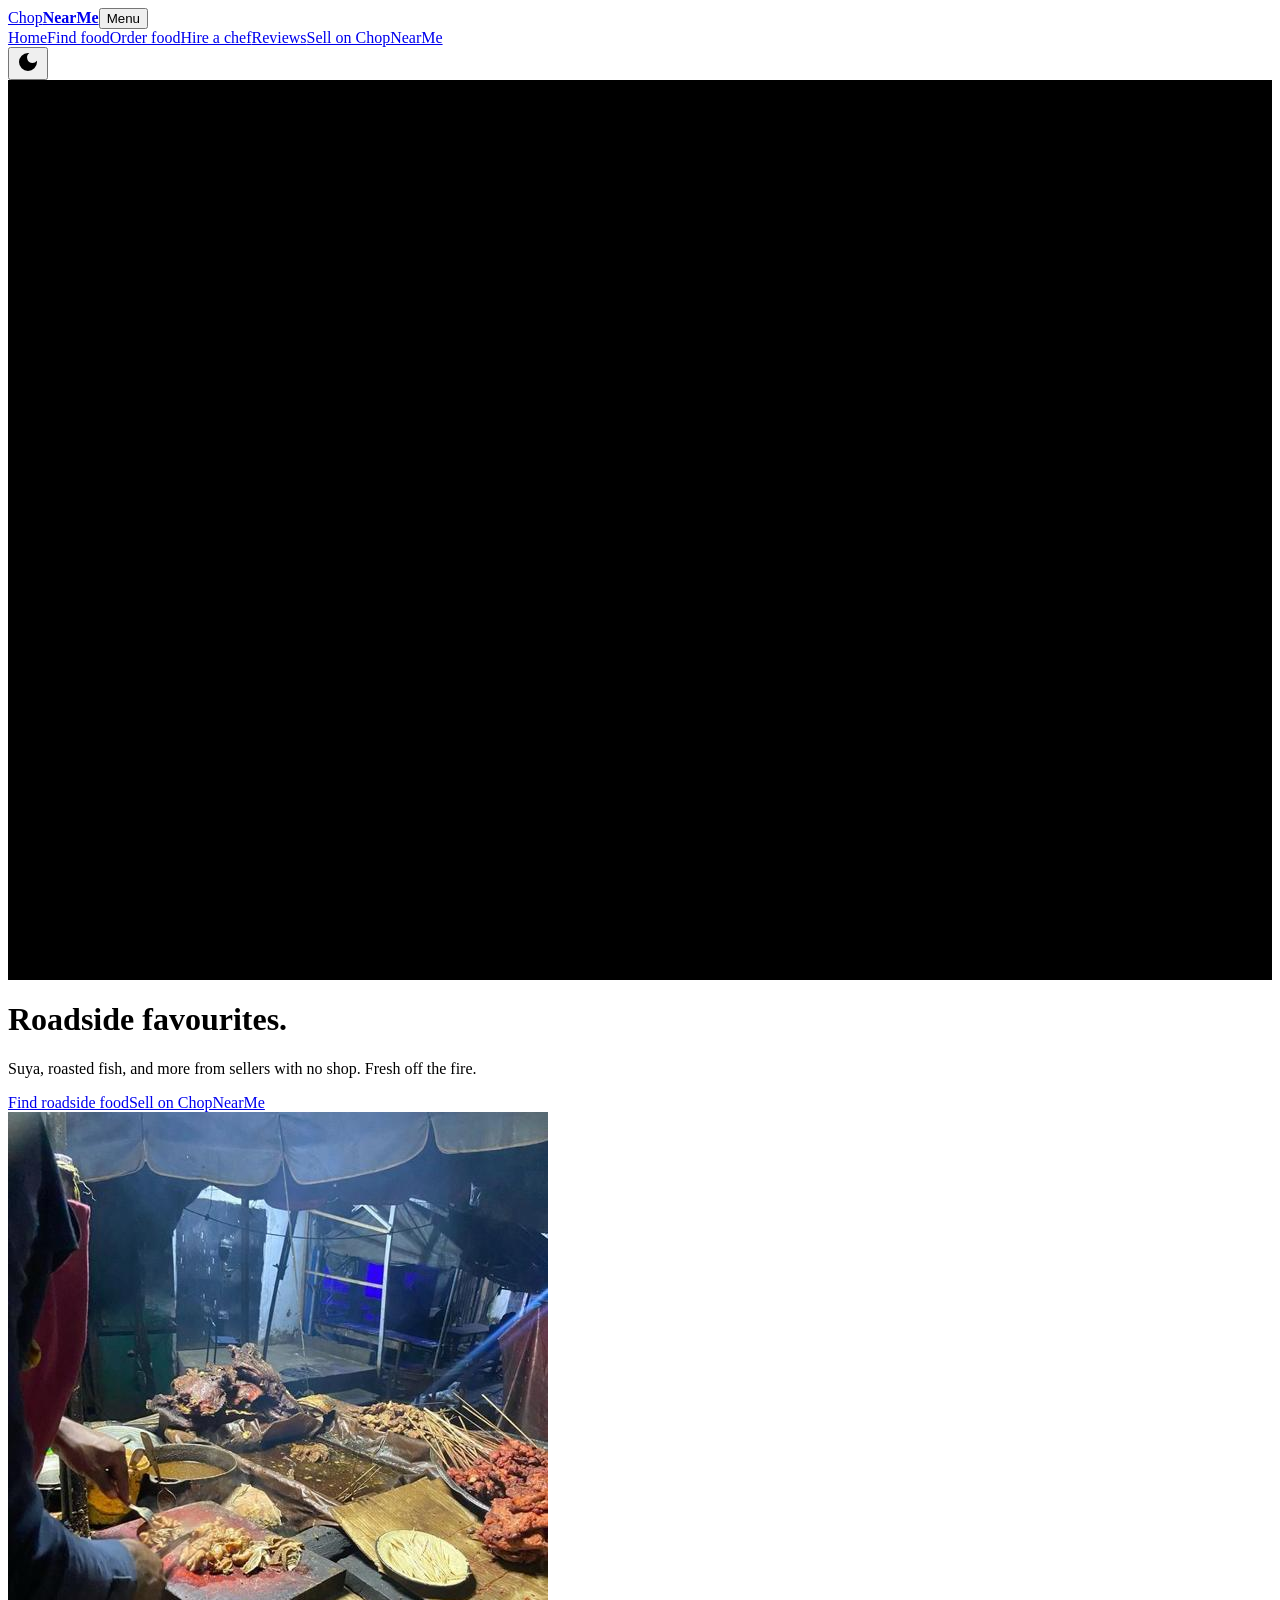
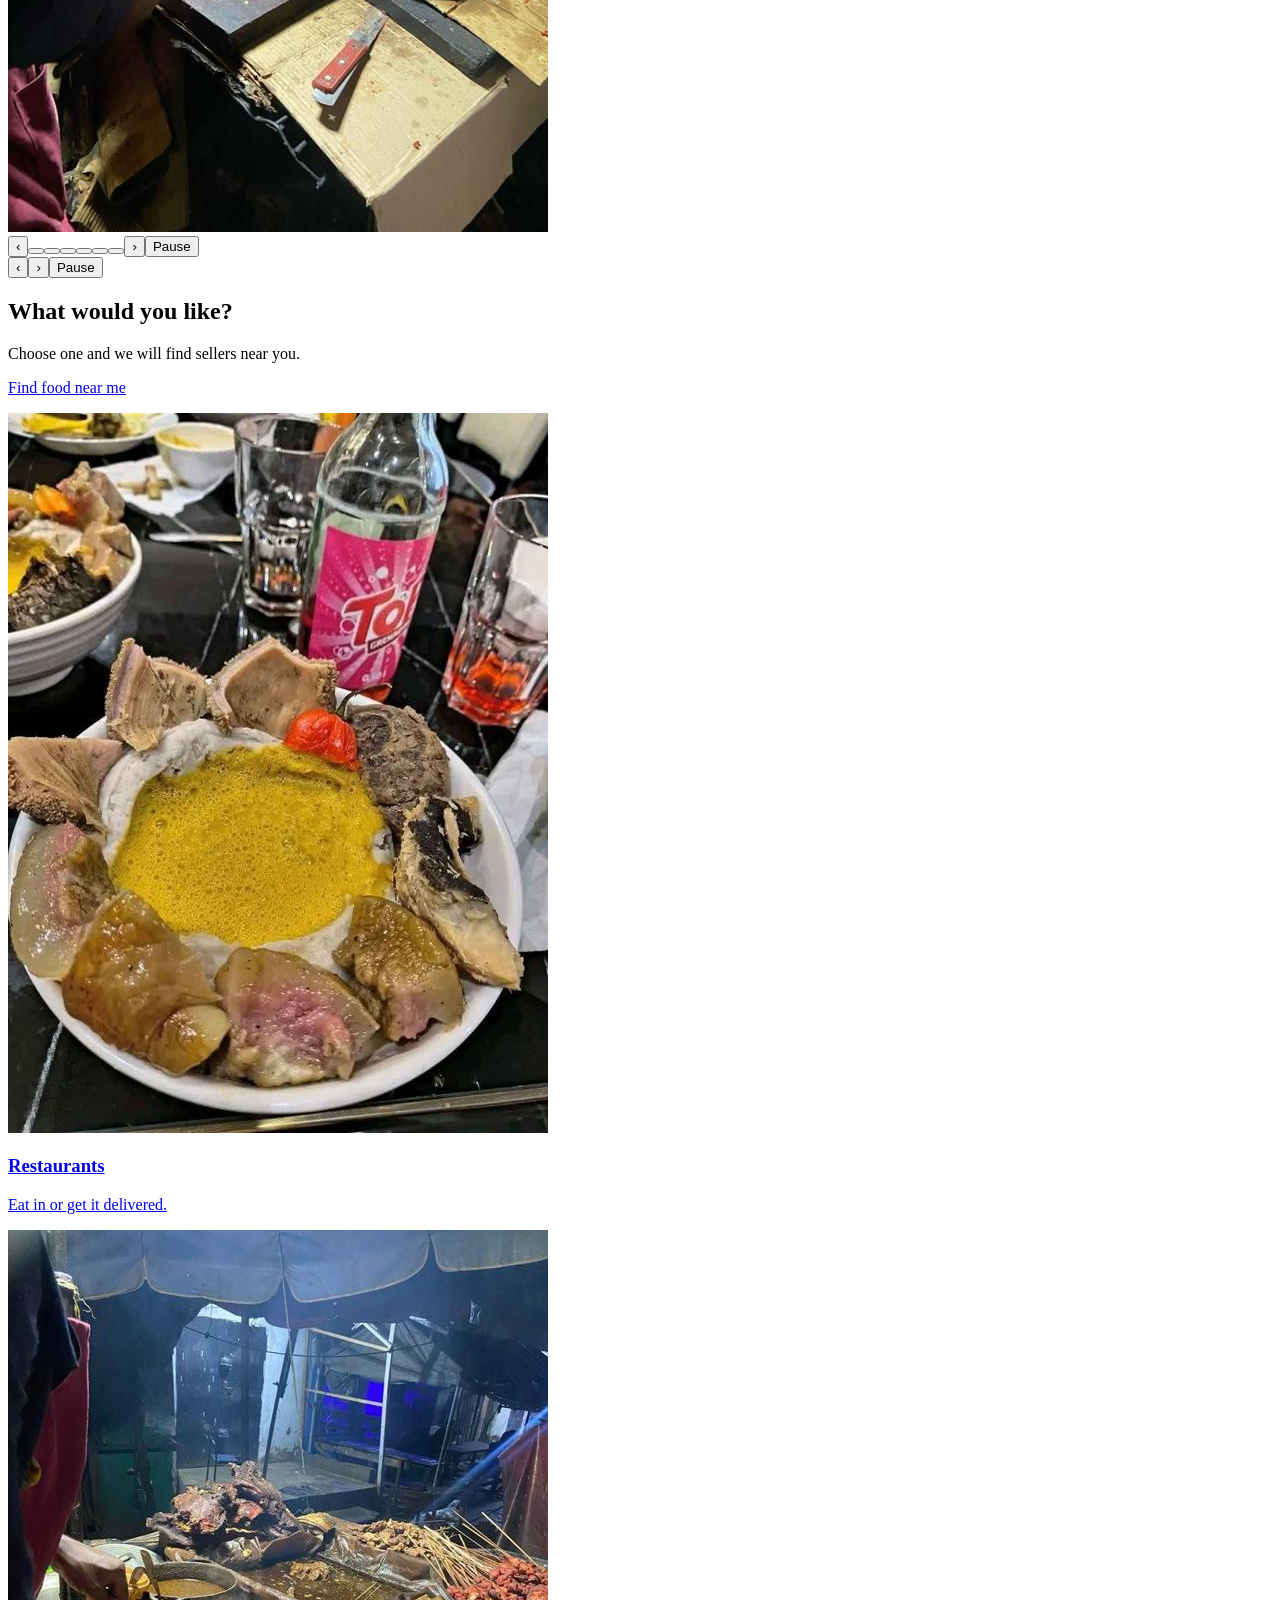
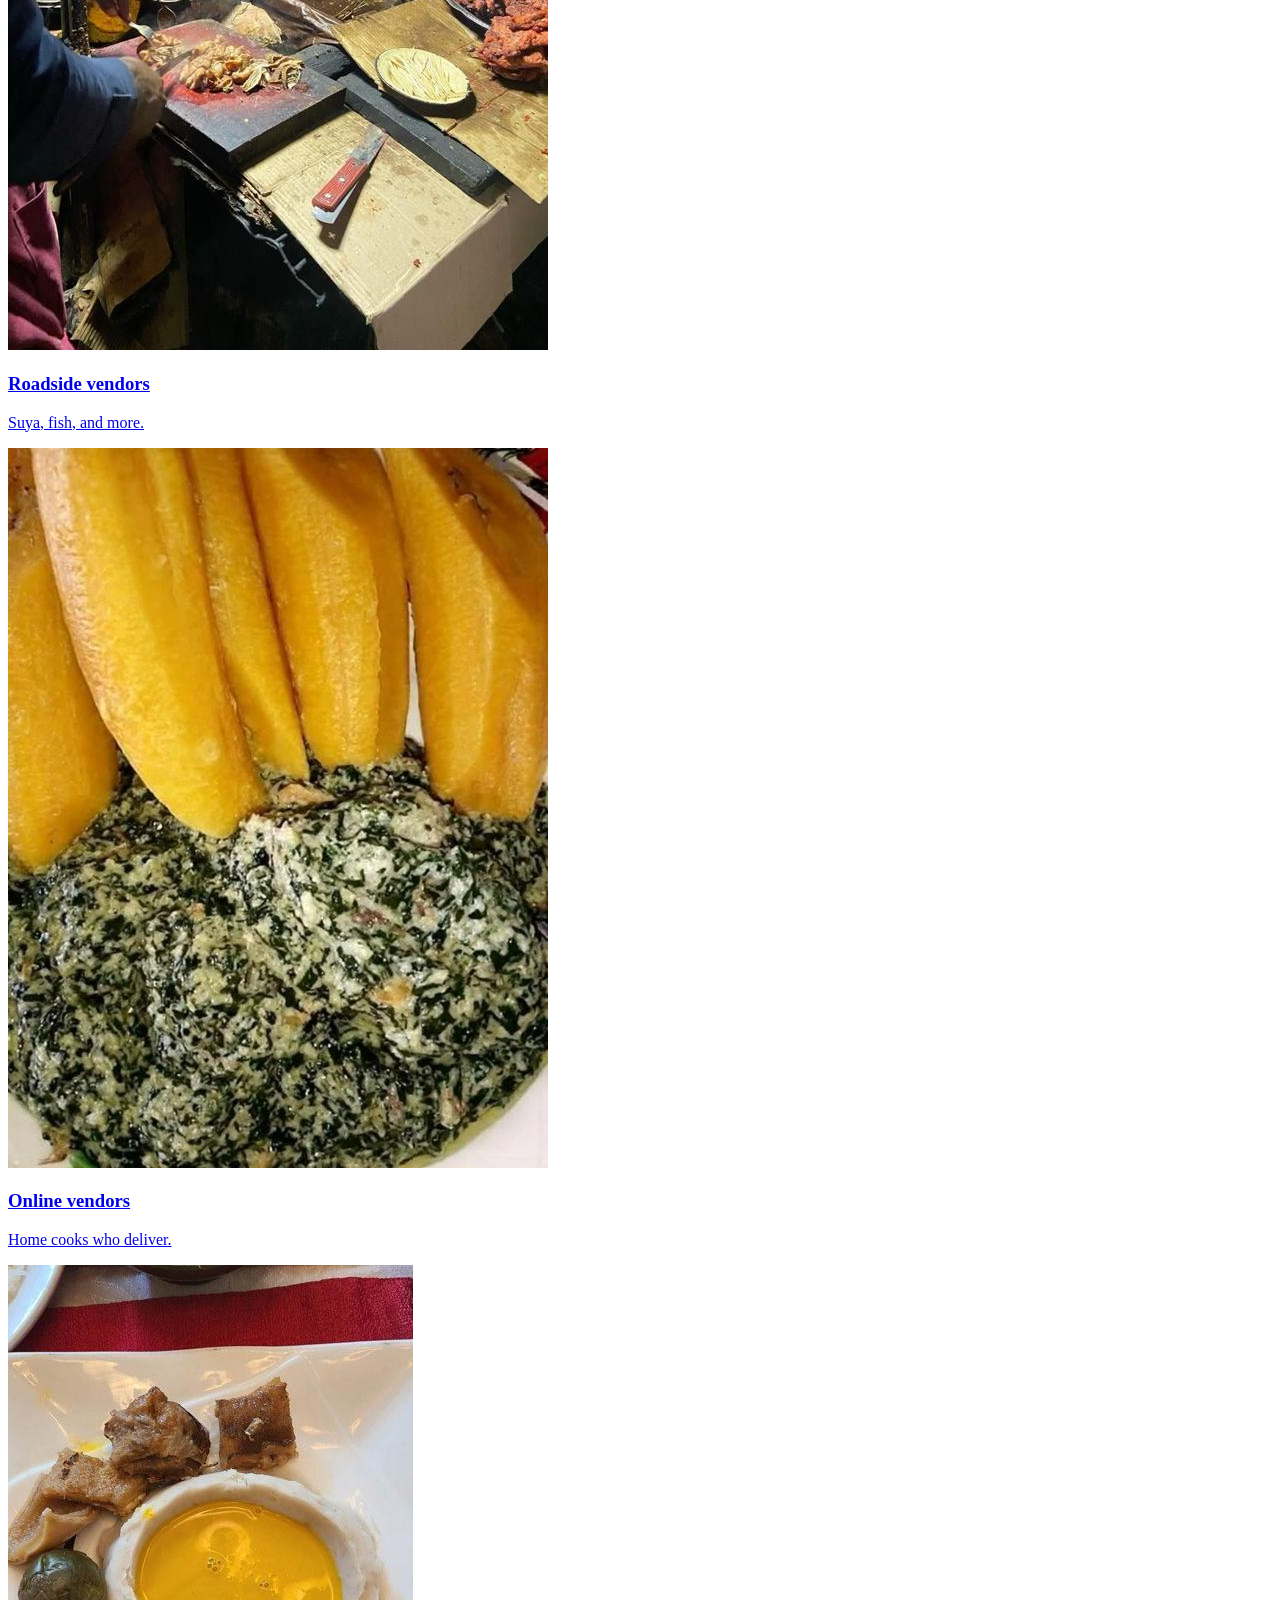
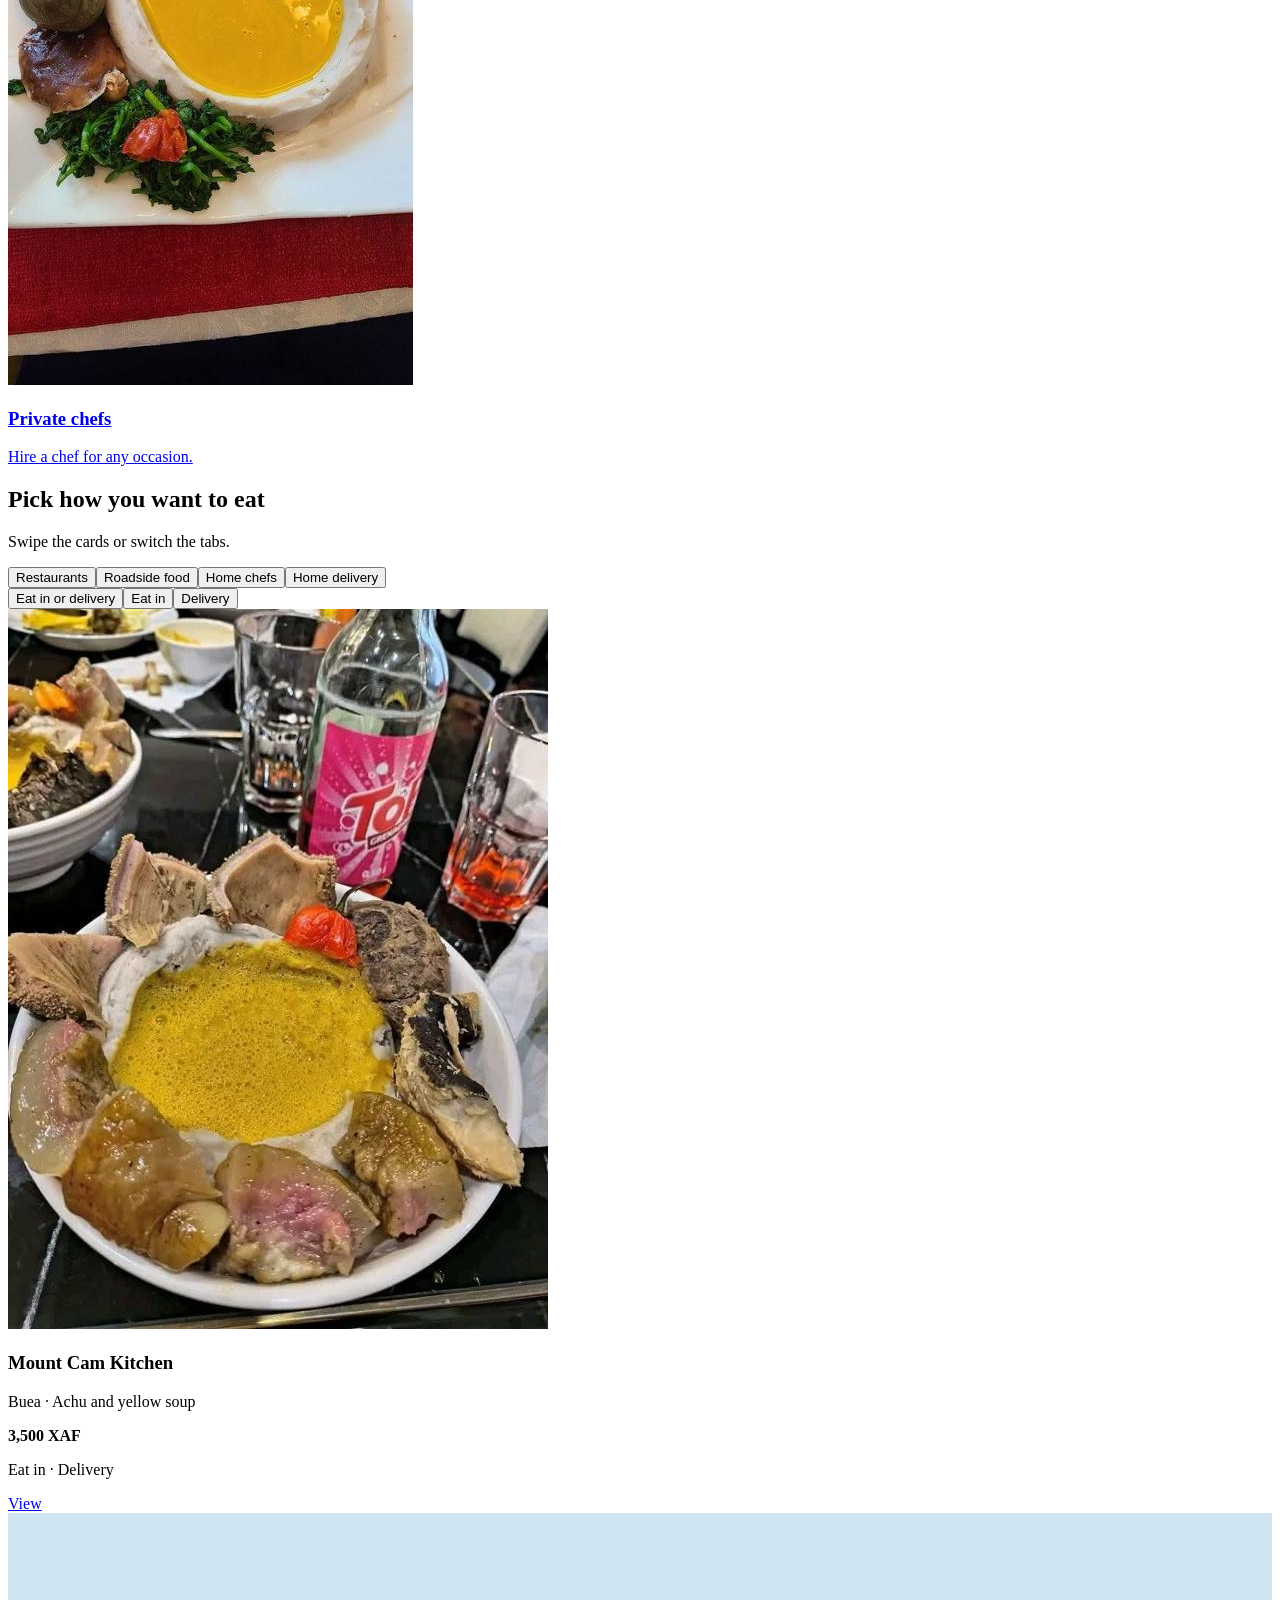
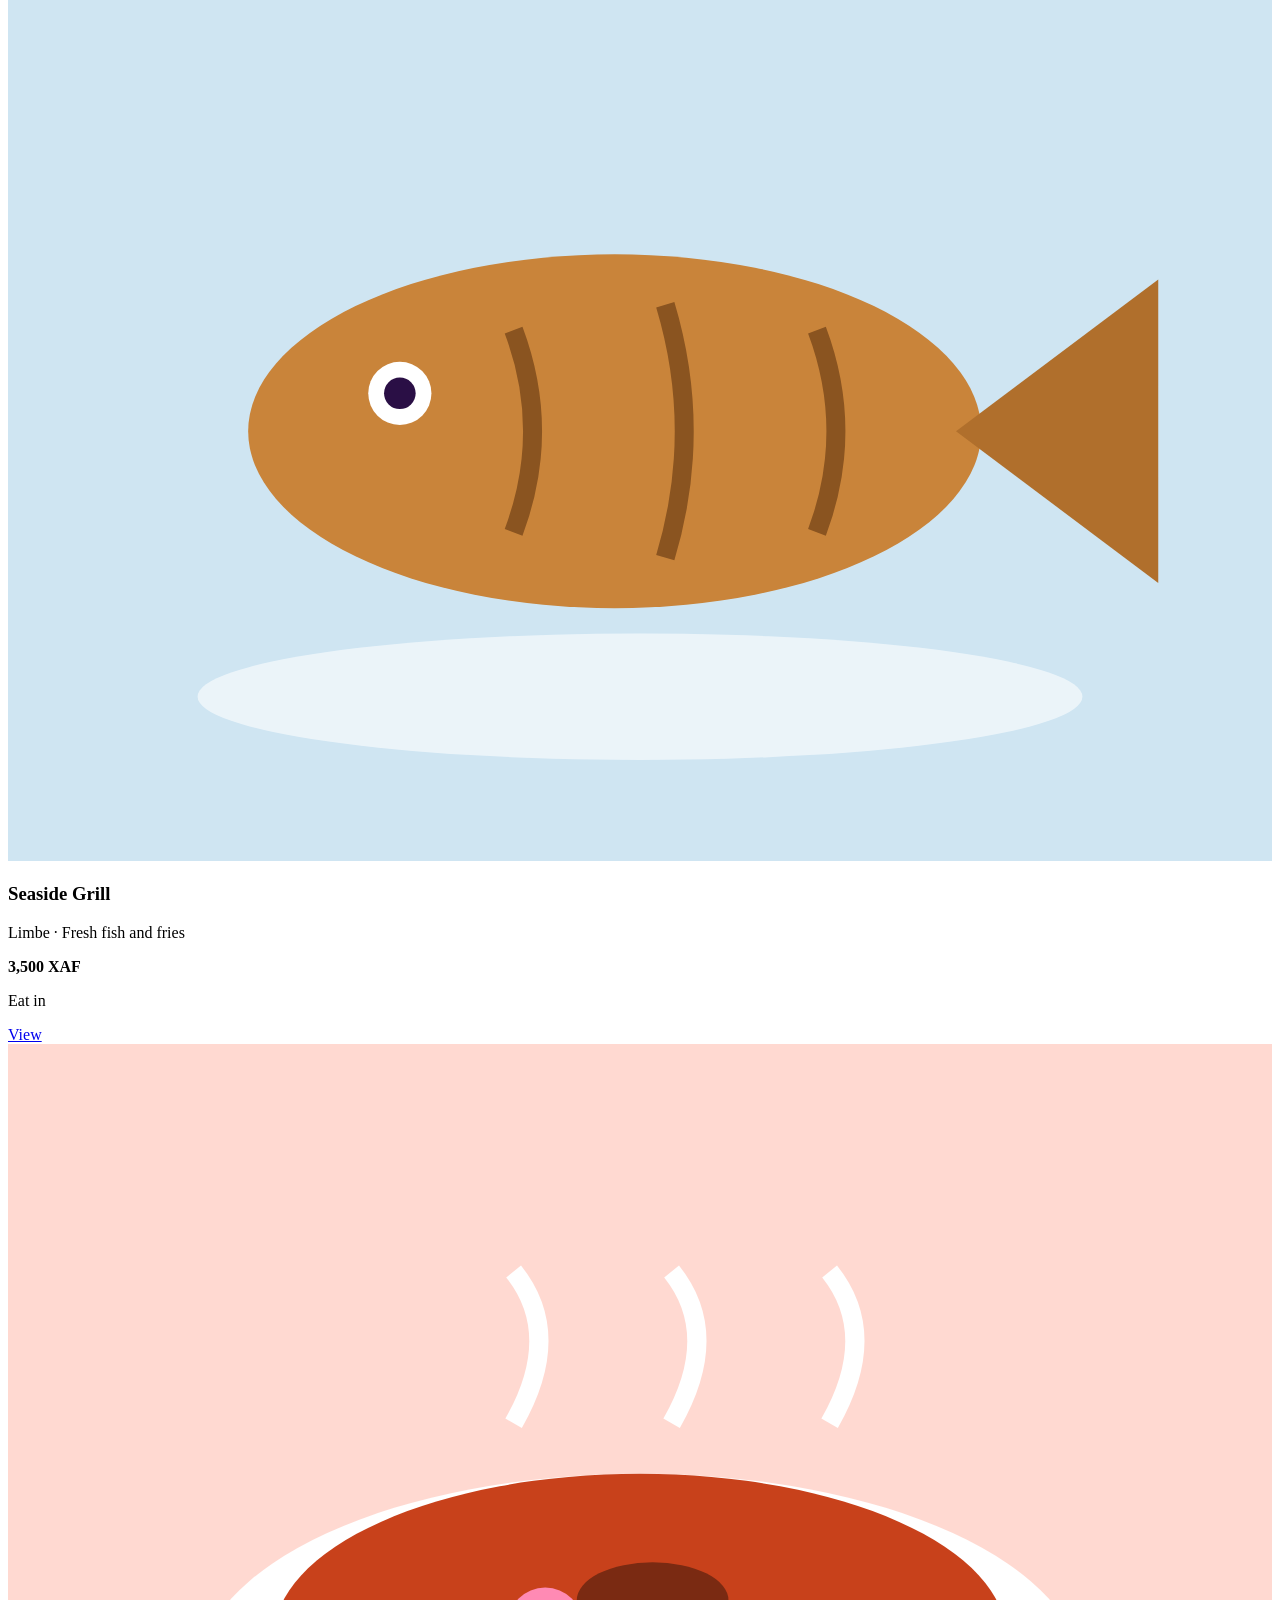
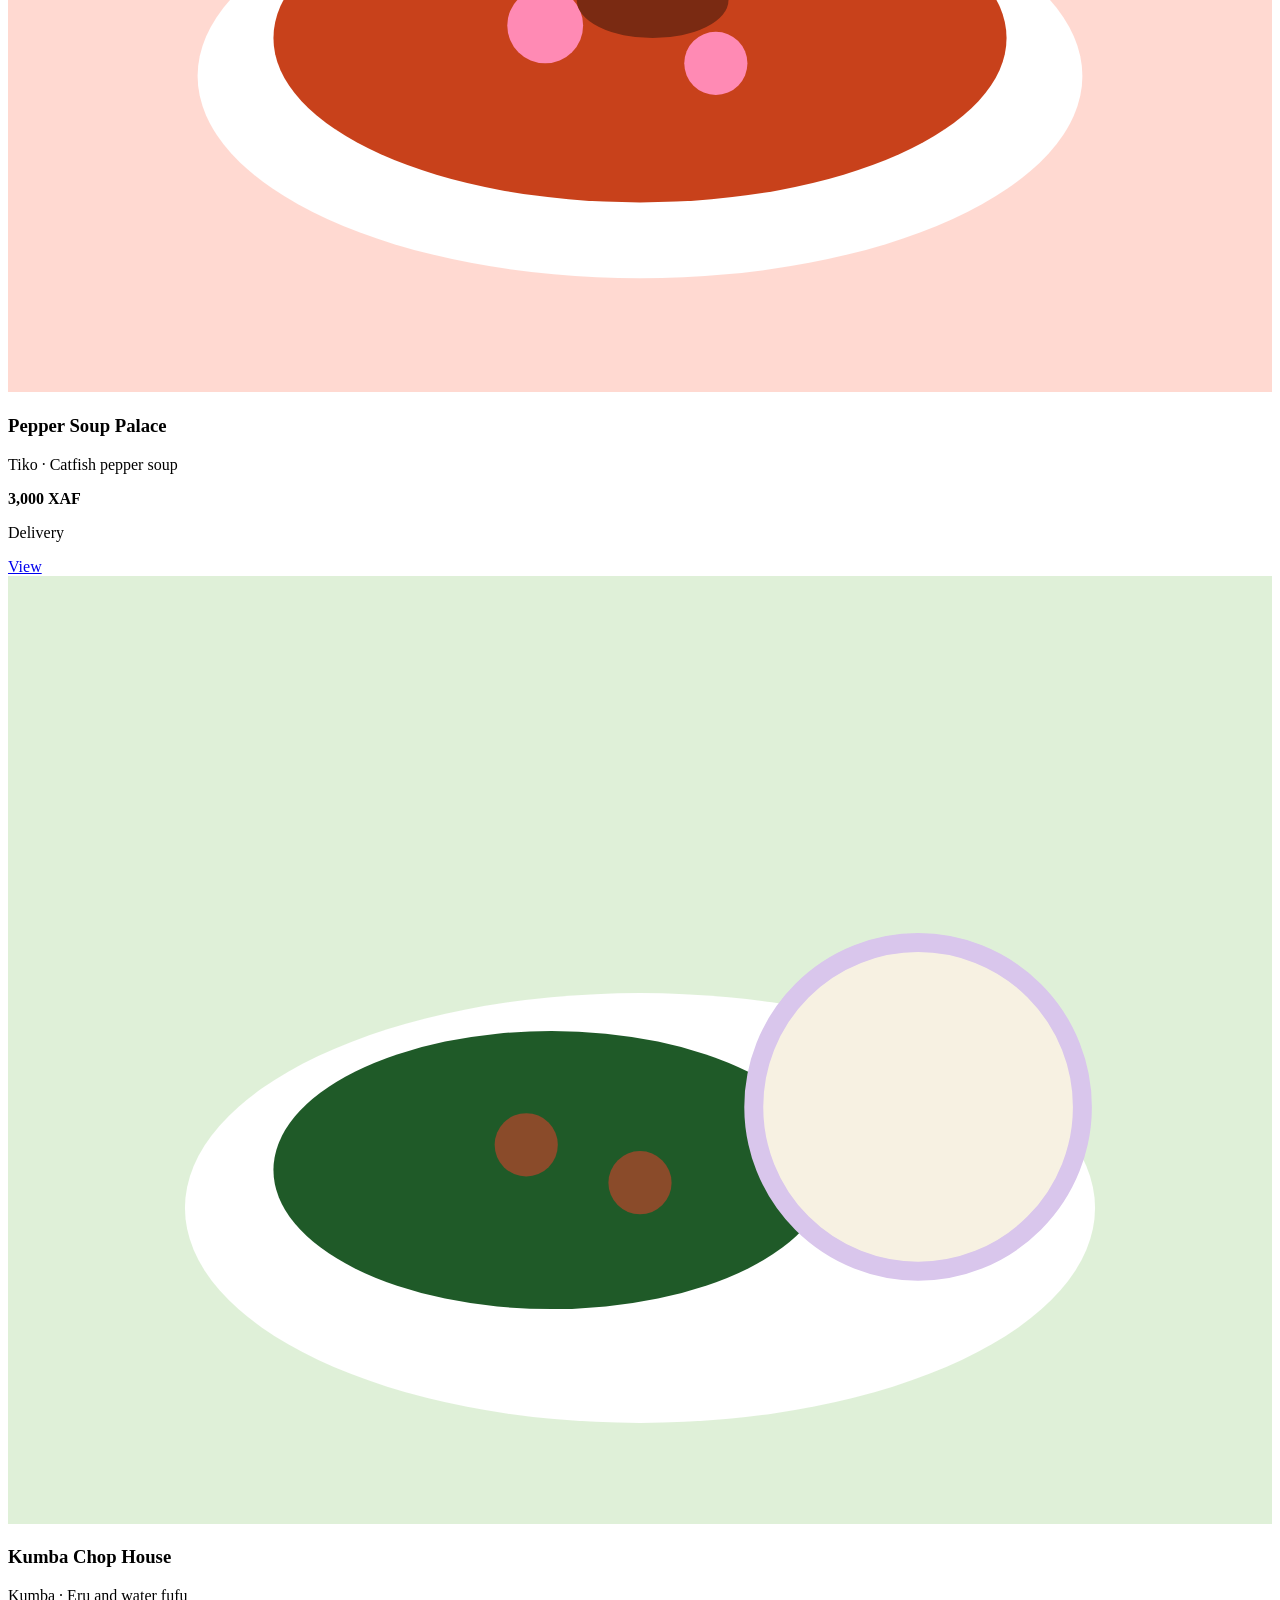
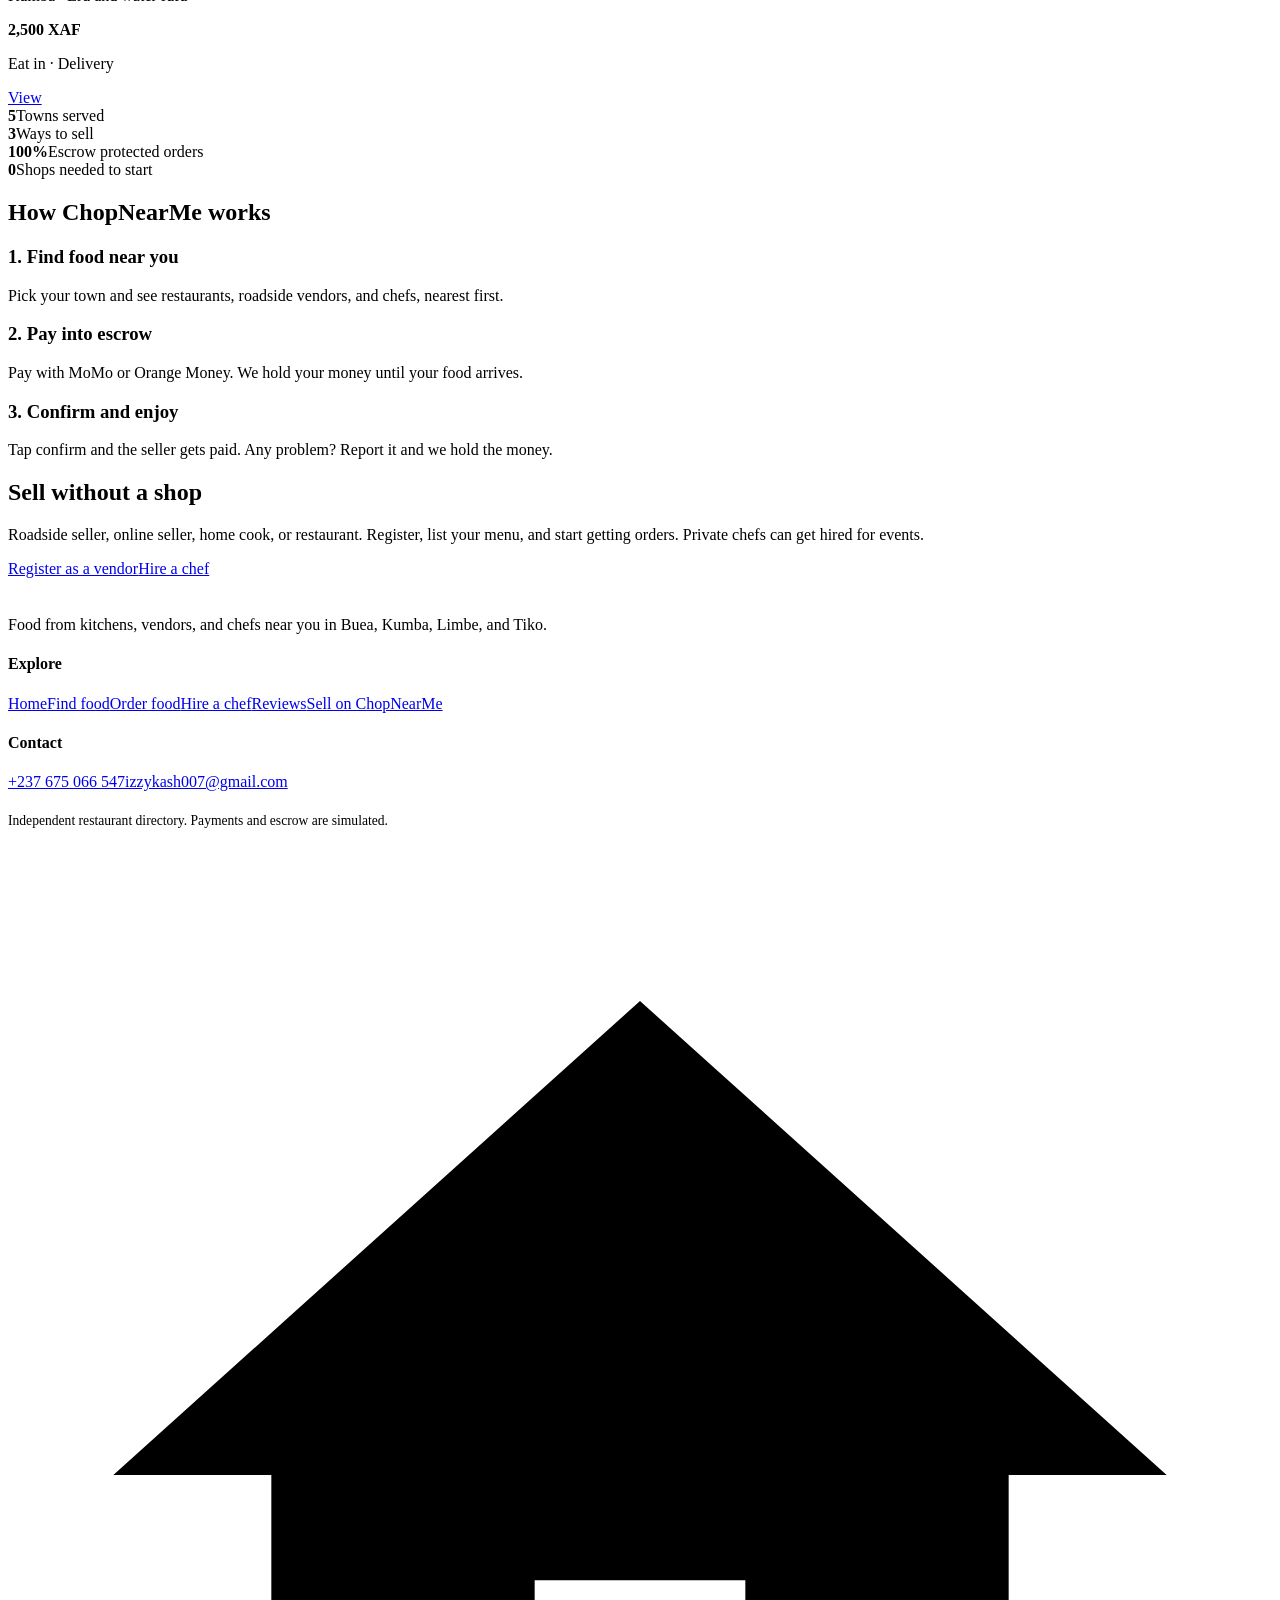
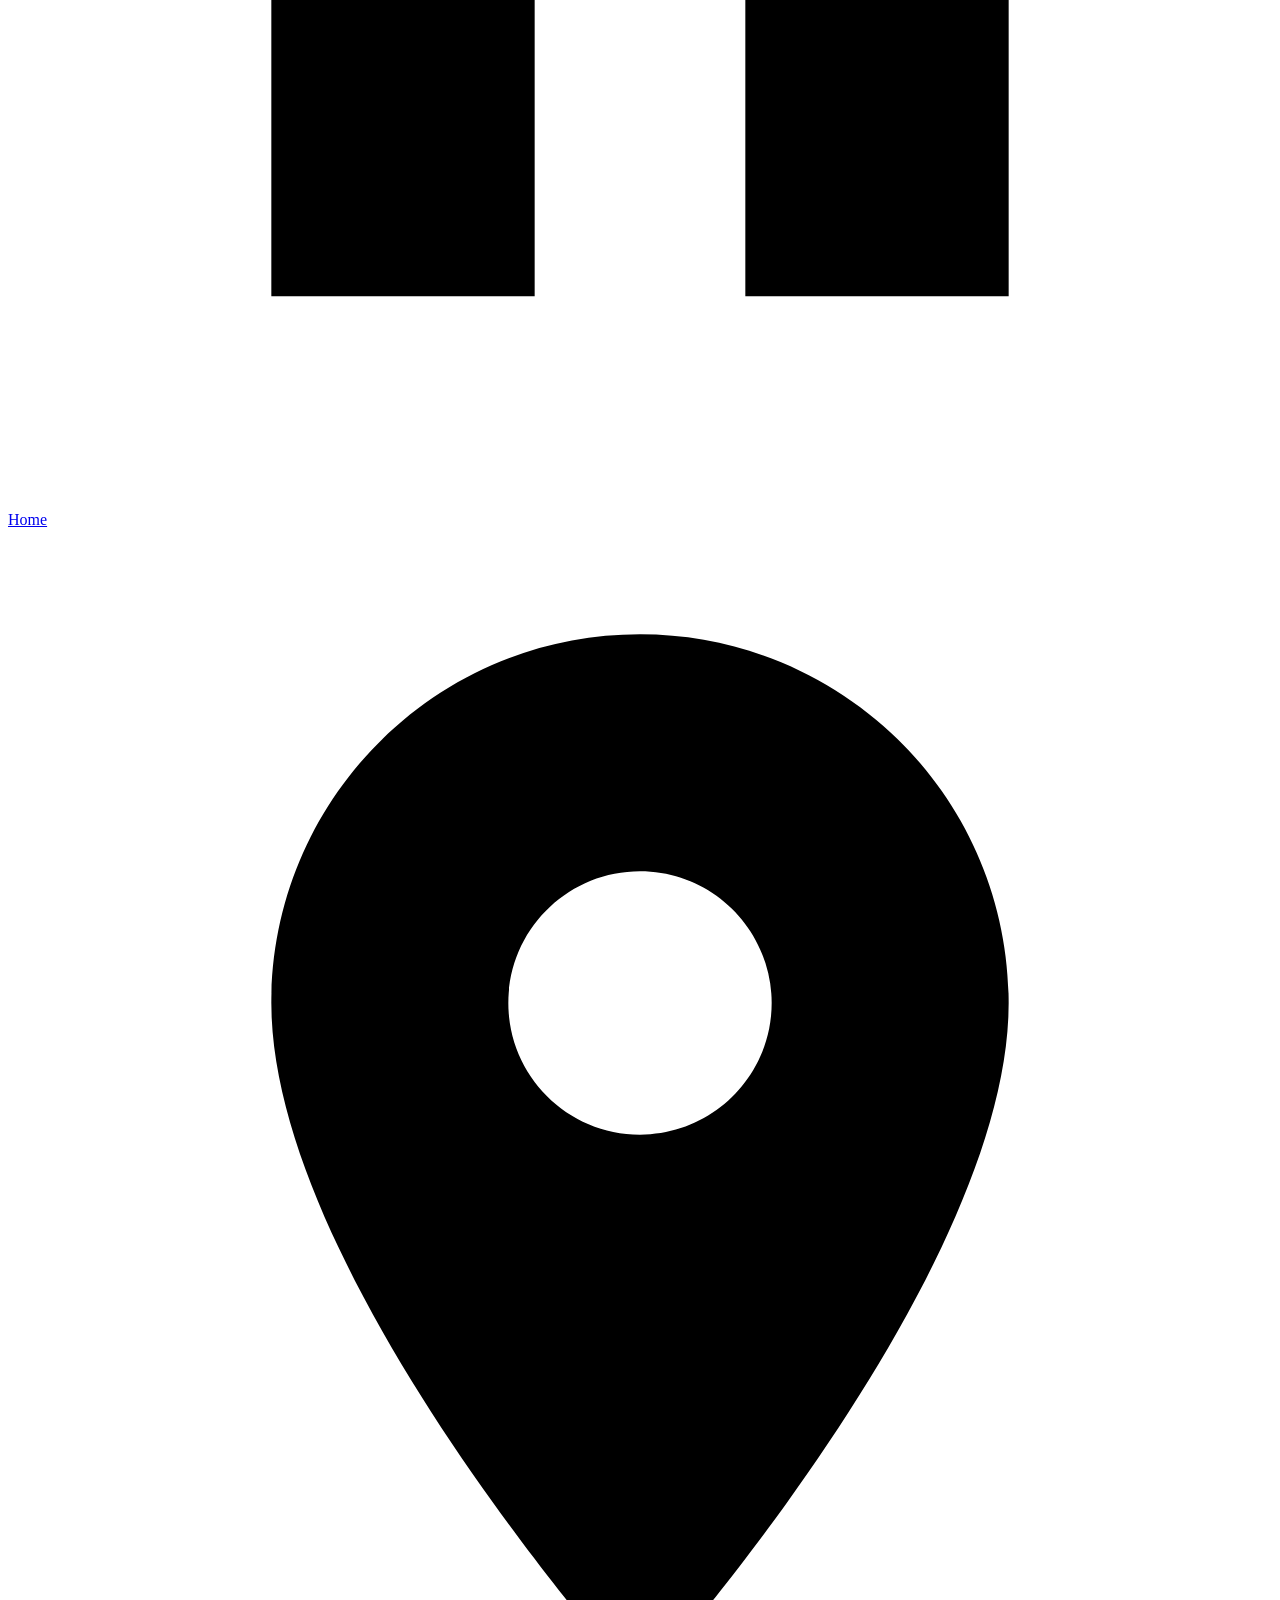
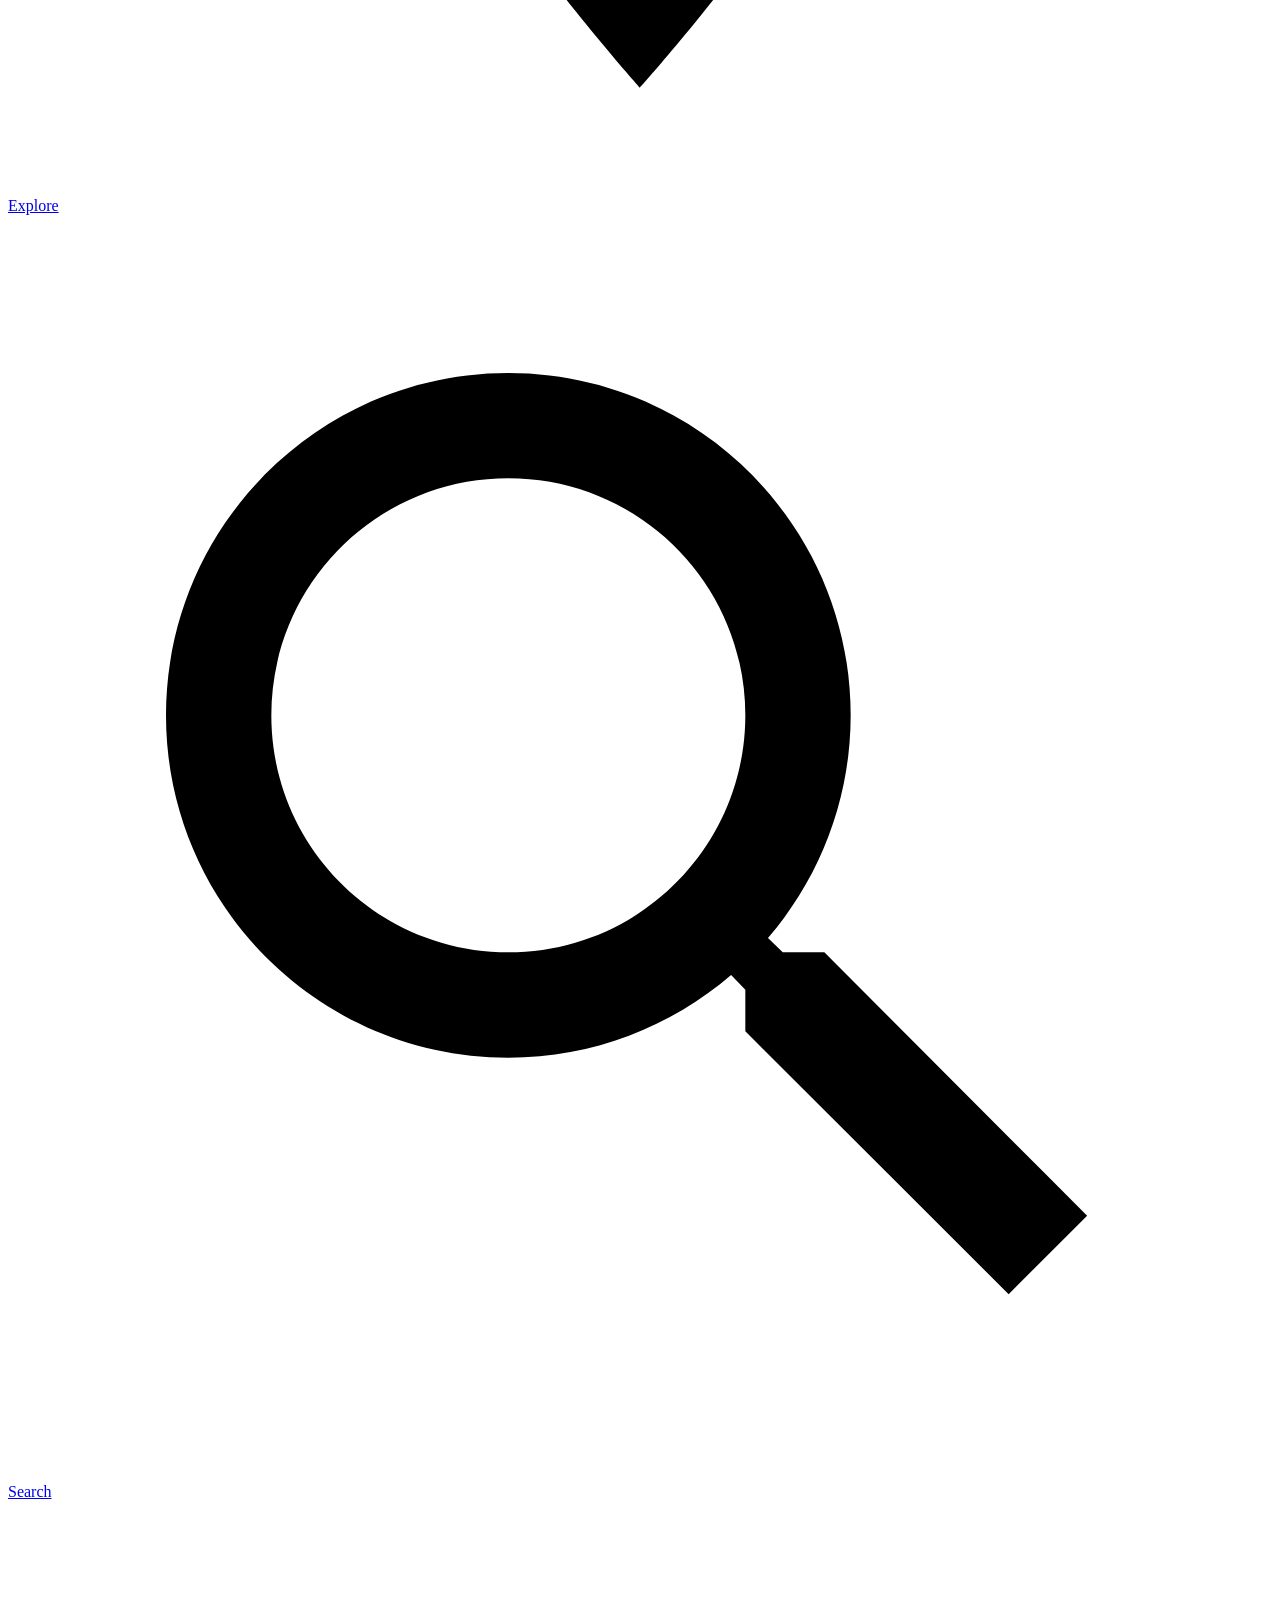
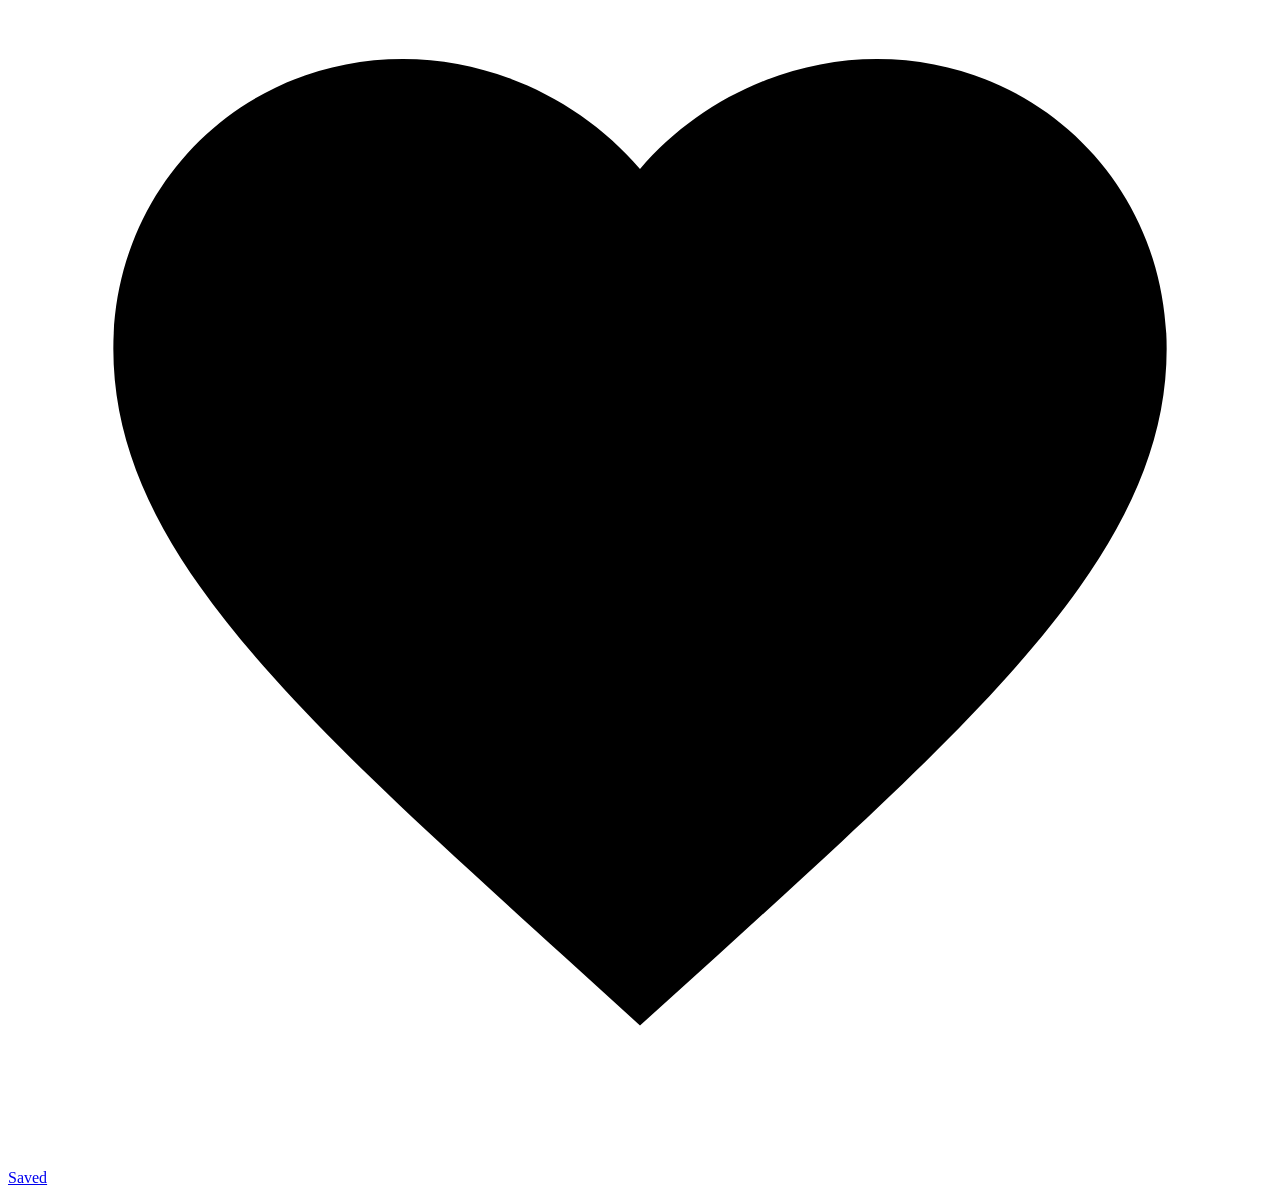
==== commit 557f467b: "Change hero video source to new cooking video Updated video source in hero section to a new cooking " ====
--- a/index.html
+++ b/index.html
@@ -11,8 +11,7 @@
 <div class="hero-video-container">
   <!-- Replace 'your-video.mp4' with a link to your actual video -->
   <video autoplay muted loop playsinline poster="https://izzykash007-maker.github.io/chopnear-demo/images/food-bg.jpg">
-    <source src="https://assets.mixkit.co/videos/preview/mixkit-chef-cooking-in-a-pan-close-up-42388-large.mp4" type="video/mp4">
-  </video>
+    <source src="https://assets.mixkit.co/videos/preview/mixkit-hands-of-a-cook-preparing-a-salad-42162-large.mp4" type="video/mp4">
   <div class="hero-video-overlay">
     <div class="wrap">
       <h1>Sit down. Eat in.</h1>
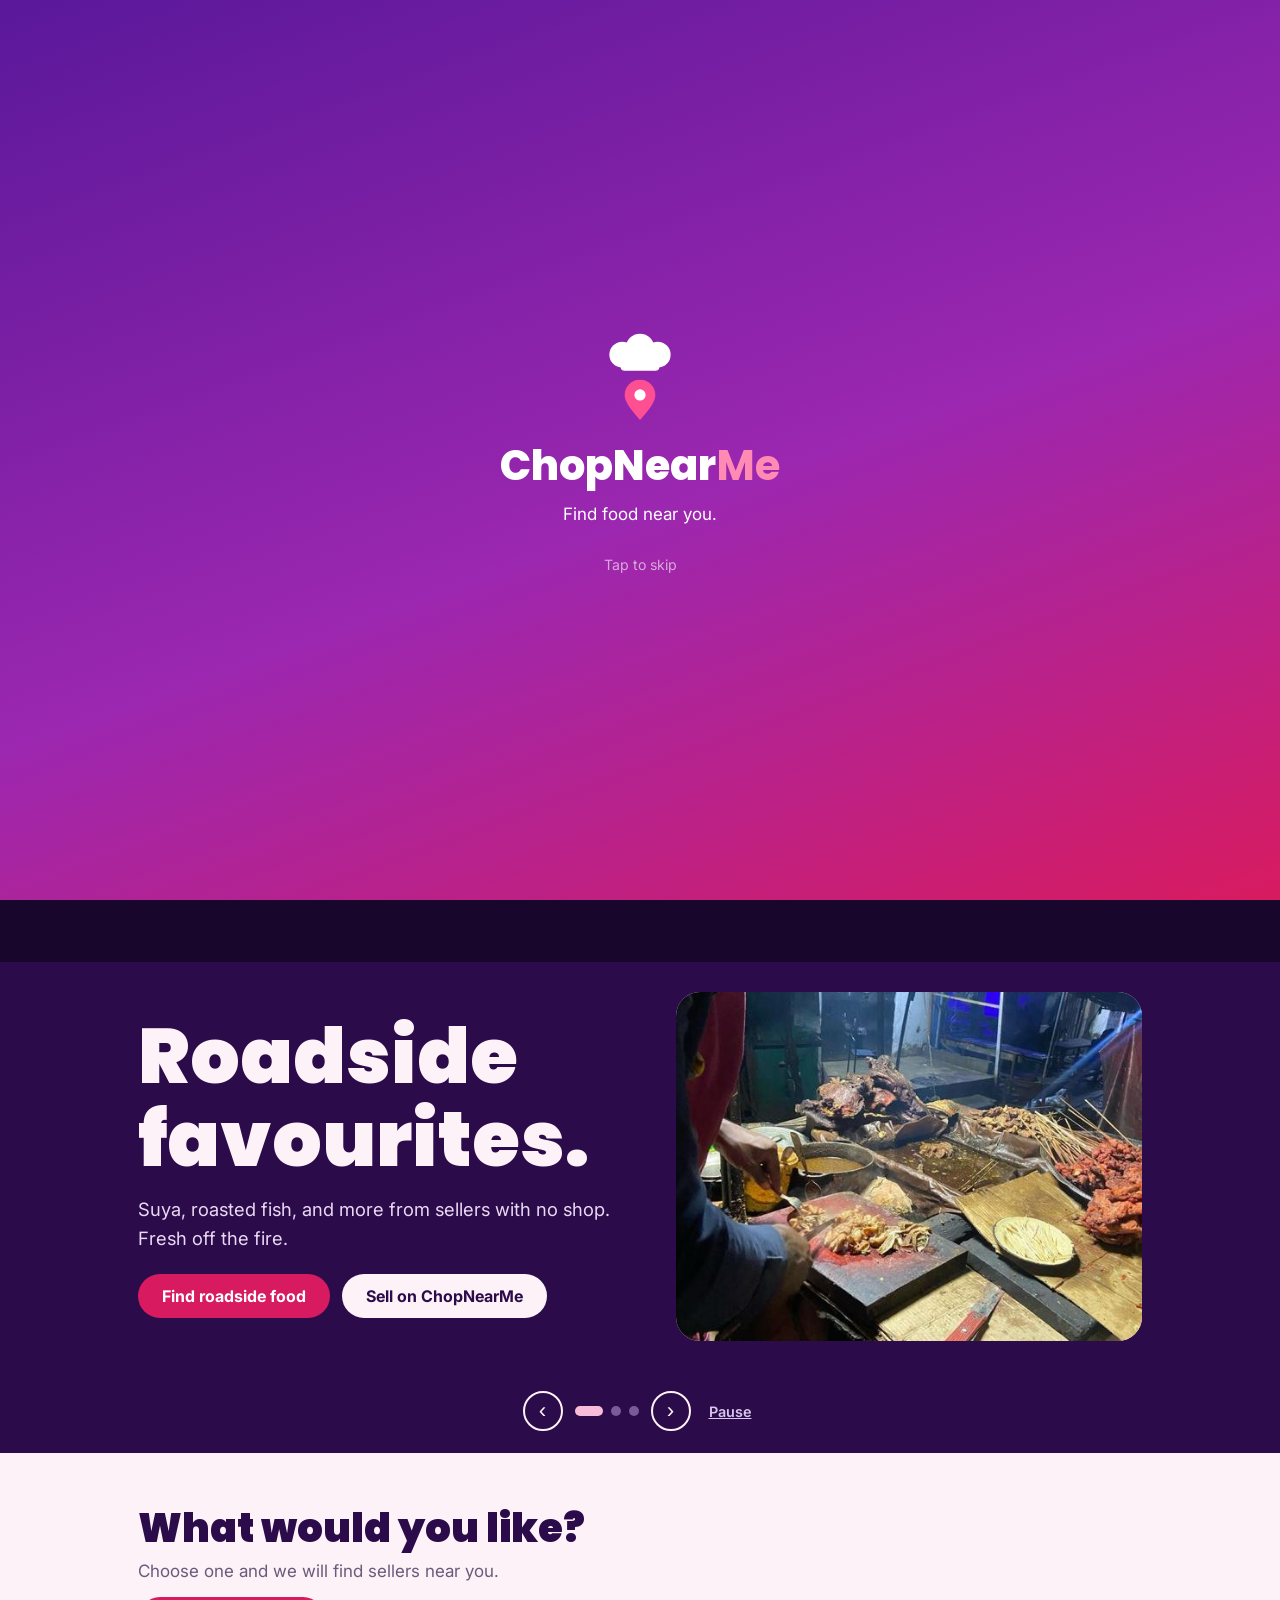
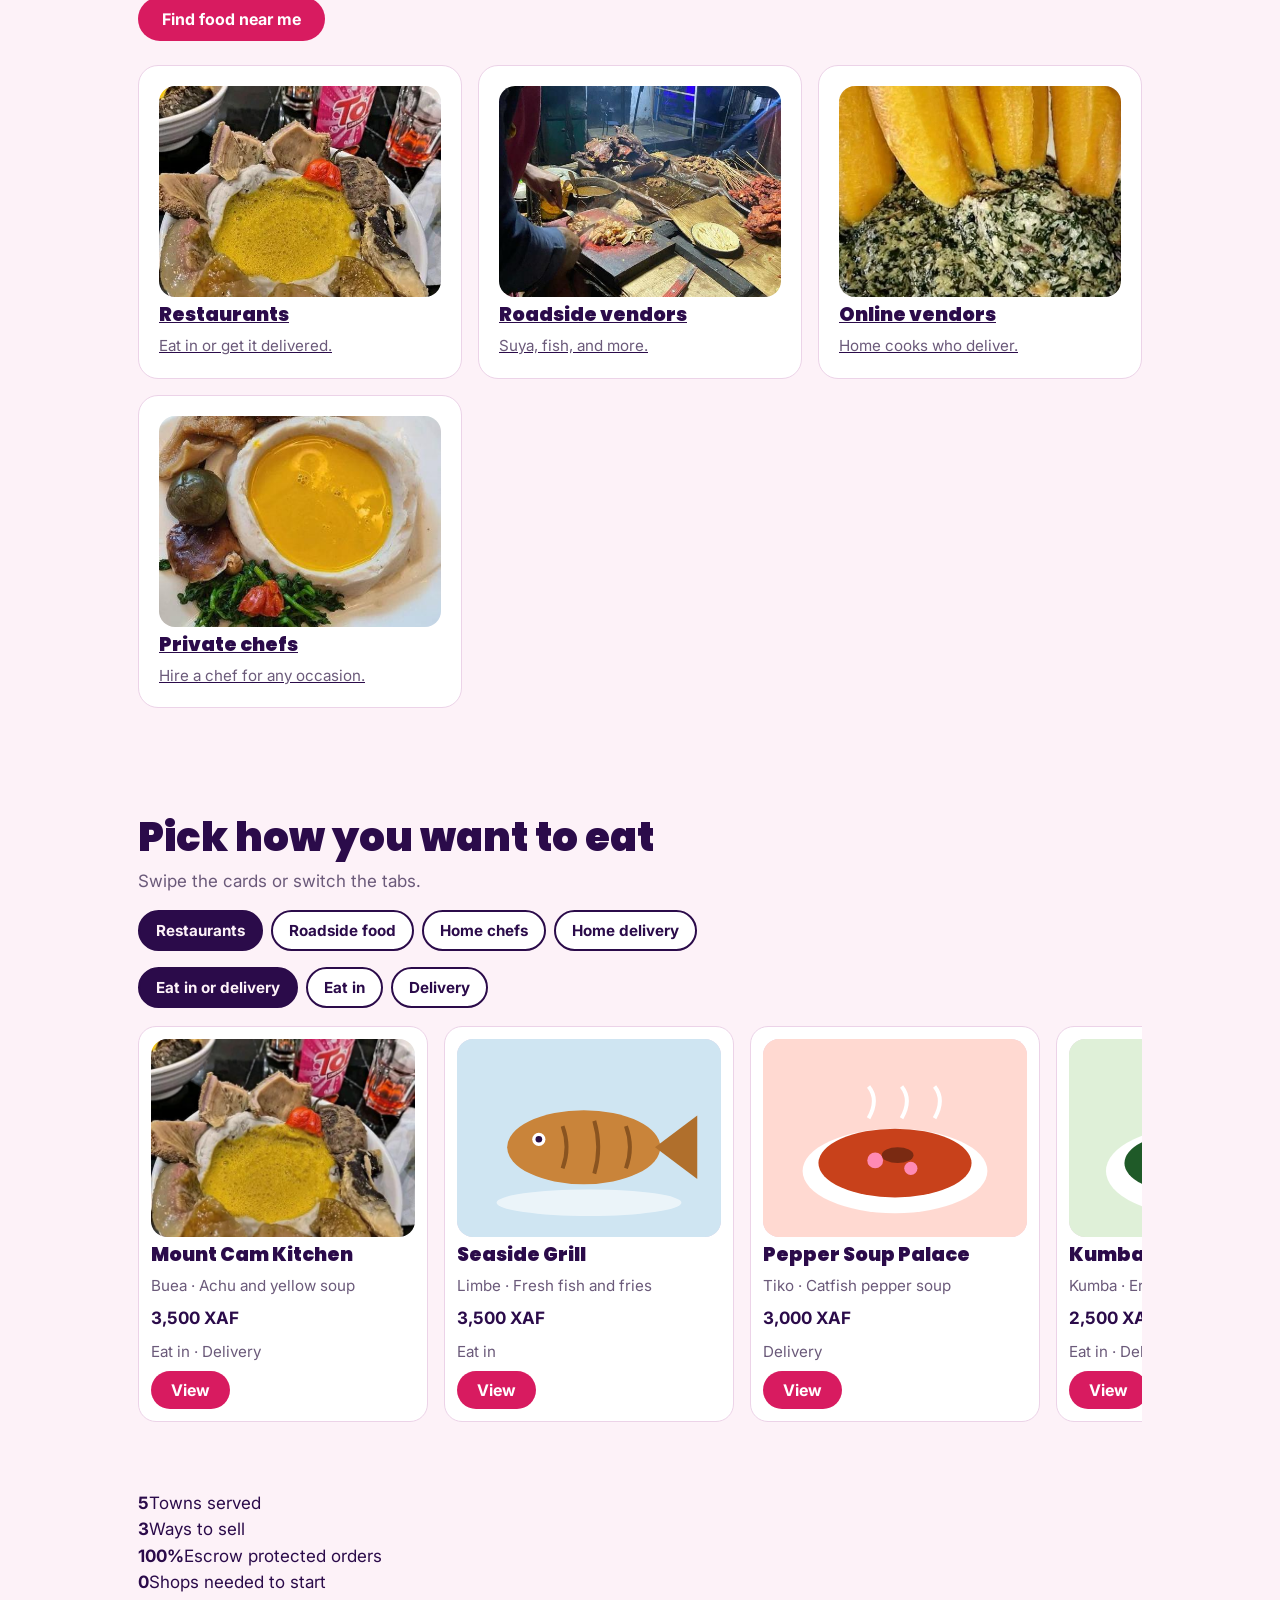
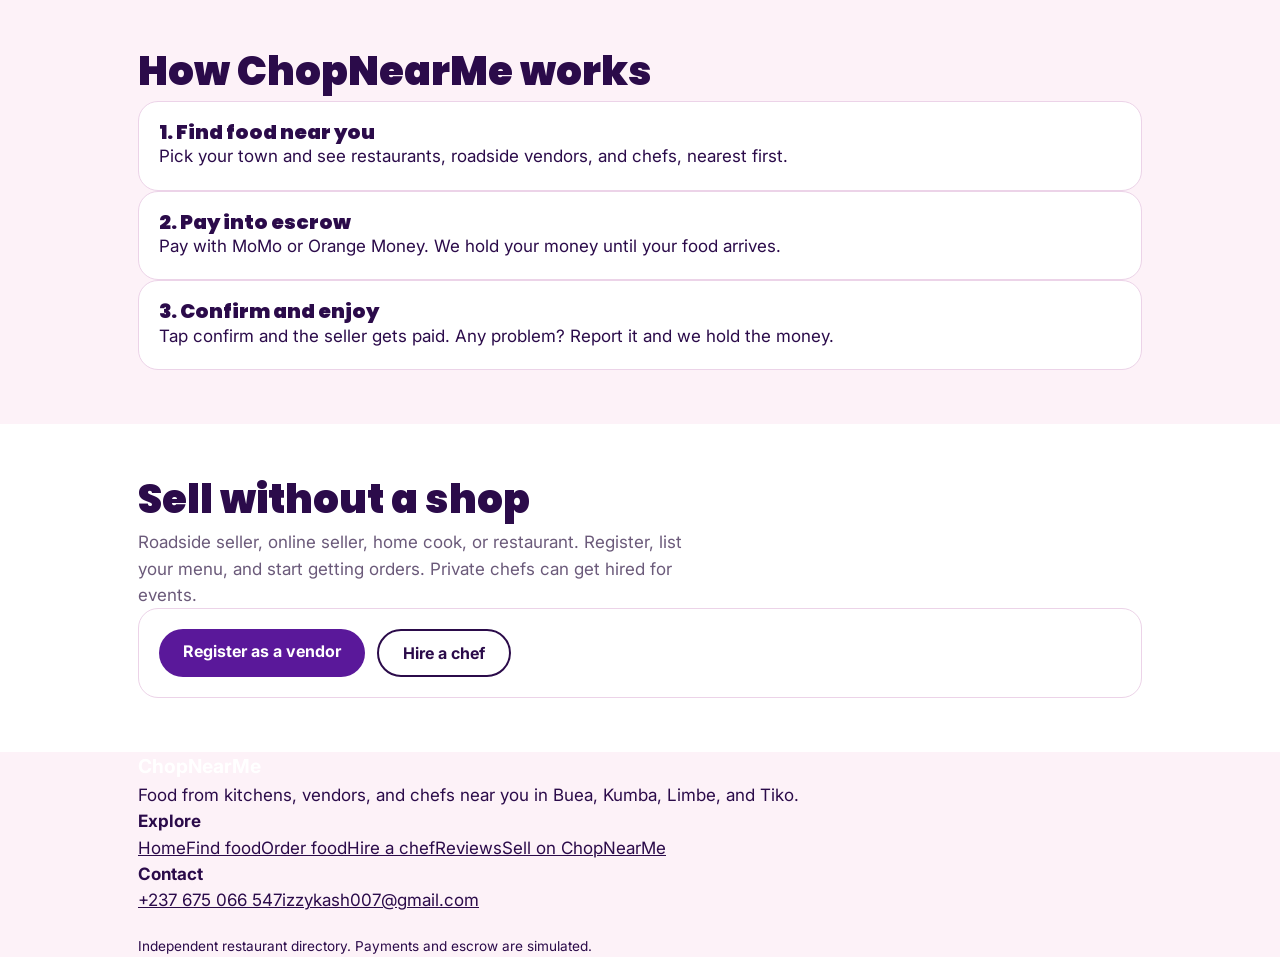
==== commit 3b09a86d: "Update video source and clean up comments in HTML" ====
--- a/index.html
+++ b/index.html
@@ -4,14 +4,15 @@
 <meta name="description" content="Order ndole, suya, pepper soup and more from restaurants, roadside vendors, and private chefs in Buea, Kumba, Limbe, and Tiko. Escrow protected.">
 <link rel="preconnect" href="https://fonts.googleapis.com"><link rel="preconnect" href="https://fonts.gstatic.com" crossorigin>
 <link href="https://fonts.googleapis.com/css2?family=Poppins:wght@600;700;800&family=Inter:wght@400;500;600;700&display=swap" rel="stylesheet">
-<link rel="stylesheet" href="style.css"></head>
+<link rel="stylesheet" href="style.css?v=3"></head>
 <body>
 <div id="hdr"></div>
-<!-- Full Screen Video Hero (Plays immediately after splash) -->
+
+<!-- Full Screen Video Hero -->
 <div class="hero-video-container">
-  <!-- Replace 'your-video.mp4' with a link to your actual video -->
-  <video autoplay muted loop playsinline poster="https://izzykash007-maker.github.io/chopnear-demo/images/food-bg.jpg">
+  <video autoplay muted loop playsinline>
     <source src="https://assets.mixkit.co/videos/preview/mixkit-hands-of-a-cook-preparing-a-salad-42162-large.mp4" type="video/mp4">
+  </video>
   <div class="hero-video-overlay">
     <div class="wrap">
       <h1>Sit down. Eat in.</h1>
@@ -24,7 +25,7 @@
   </div>
 </div>
 
-<!-- The rest of the slideshow (The other 3 slides) -->
+<!-- The rest of the slideshow -->
 <div class="hero" id="slides" aria-roledescription="carousel" aria-label="Featured ways to eat">
   <div class="slide on"><div class="wrap">
     <div><h1>Roadside favourites.</h1><p>Suya, roasted fish, and more from sellers with no shop. Fresh off the fire.</p><div class="row"><a class="btn" href="explore.html">Find roadside food</a><a class="btn light" href="vendors.html">Sell on ChopNearMe</a></div></div>
@@ -40,20 +41,7 @@
   </div></div>
   <div class="wrap ctrl"><button class="ar" id="pv" aria-label="Previous slide">&lsaquo;</button><span id="dots"></span><button class="ar" id="nx" aria-label="Next slide">&rsaquo;</button><button class="pp" id="pp">Pause</button></div>
 </div>
-  <div class="slide"><div class="wrap">
-    <div><h1>Roadside favourites.</h1><p>Suya, roasted fish, and more from sellers with no shop. Fresh off the fire.</p><div class="row"><a class="btn" href="explore.html">Find roadside food</a><a class="btn light" href="vendors.html">Sell on ChopNearMe</a></div></div>
-    <div class="art big" data-k="roadside" data-alt="Roadside suya stand"></div>
-  </div></div>
-  <div class="slide"><div class="wrap">
-    <div><h1>A chef at your table.</h1><p>Hire a private home chef for dinner or an event. Money held until the job is done.</p><div class="row"><a class="btn" href="order.html#hire">Hire a chef</a><a class="btn light" href="vendors.html">Sell on ChopNearMe</a></div></div>
-    <div class="art big" data-k="chef" data-alt="Home chef meal"></div>
-  </div></div>
-  <div class="slide"><div class="wrap">
-    <div><h1>Home cooking, delivered.</h1><p>Order from private vendors who cook at home and deliver to your door.</p><div class="row"><a class="btn" href="explore.html">Order home food</a><a class="btn light" href="vendors.html">Sell on ChopNearMe</a></div></div>
-    <div class="art big" data-k="homedelivery" data-alt="Home delivery meal"></div>
-  </div></div>
-  <div class="wrap ctrl"><button class="ar" id="pv" aria-label="Previous slide">&lsaquo;</button><span id="dots"></span><button class="ar" id="nx" aria-label="Next slide">&rsaquo;</button><button class="pp" id="pp">Pause</button></div>
-</div>
+
 <main>
 <section><div class="wrap">
   <h2>What would you like?</h2><p class="lead">Choose one and we will find sellers near you.</p><p style="margin-top:12px"><a class="btn" href="explore.html">Find food near me</a></p>
@@ -100,6 +88,8 @@
 function go(i){cur=(i+sl.length)%sl.length;sl.forEach((x,j)=>x.classList.toggle('on',j===cur));[...dots.children].forEach((d,j)=>d.classList.toggle('on',j===cur))}
 function stop(){clearInterval(timer);timer=null;$('pp').textContent='Play'}
 function play(){clearInterval(timer);if(matchMedia('(prefers-reduced-motion: reduce)').matches)return stop();timer=setInterval(()=>go(cur+1),8000);$('pp').textContent='Pause'}
+$('pv').onclick=()=>go(cur-1);$('nx').onclick=()=>go(cur+1);$('pp').onclick=()=>timer?stop():play();
+go(0);play();
 
 /* category tabs */
 const fmt=n=>n.toLocaleString('en-US')+' XAF';
--- a/style.css
+++ b/style.css
@@ -1,3 +1,64 @@
+:root{--paper:#fdf2f8;--ink:#2b0b4a;--chili:#d81b60;--leaf:#5a189a;--saffron:#f8bbd9;--line:#ecd3e8;--mute:#6b5a7a;--white:#fff;--card-bg:#fff;--nav-bg:#2b0b4a;--nav-text:#fdf2f8;--map-pin:#ff4f93}
+[data-theme="dark"]{--paper:#1a0b2e;--ink:#fdf2f8;--chili:#ff4f93;--leaf:#9c27b0;--saffron:#f8bbd9;--line:#3d1a5c;--mute:#b39ddb;--white:#2b0b4a;--card-bg:#2b0b4a;--nav-bg:#11051f;--nav-text:#fdf2f8}
+*{box-sizing:border-box;margin:0}html{scroll-behavior:smooth}
+body{background:var(--paper);color:var(--ink);font-family:Inter,system-ui,sans-serif;line-height:1.55;font-size:17px;transition:background .3s,color .3s;padding-bottom:70px}
+a{color:inherit}:focus-visible{outline:3px solid var(--chili);outline-offset:3px}
+.wrap{max-width:1040px;margin:0 auto;padding:0 18px}section{padding:54px 0}
+h1,h2,h3{font-family:Poppins,Georgia,serif;font-weight:900;line-height:1.08}
+h1{font-size:clamp(2.4rem,9vw,4.8rem)}h2{font-size:clamp(1.7rem,5vw,2.5rem);margin-bottom:8px}
+.lead{color:var(--mute);max-width:50ch}
+.btn{display:inline-block;background:var(--chili);color:#fff;font:700 1rem Inter,sans-serif;text-decoration:none;padding:12px 24px;border:0;border-radius:999px;cursor:pointer;transition:background .2s}
+.btn:hover{background:#ad1550}.btn.leaf{background:var(--leaf)}.btn.ghost{background:transparent;color:var(--ink);border:2px solid var(--ink)}.btn.light{background:var(--paper);color:var(--ink)}
+.card{background:var(--card-bg);border:1px solid var(--line);border-radius:20px;padding:20px;transition:transform .2s,box-shadow .2s}
+.card:hover{transform:translateY(-2px);box-shadow:0 10px 20px rgba(0,0,0,0.05)}
+header.site{background:var(--nav-bg);color:var(--nav-text);position:sticky;top:0;z-index:20}
+.bar{display:flex;align-items:center;justify-content:space-between;min-height:62px;gap:12px}
+.logo{font-family:Poppins,serif;font-weight:900;font-size:1.5rem;text-decoration:none}.logo b{color:var(--saffron)}
+.menu{display:none;flex-direction:column;position:absolute;left:0;right:0;top:62px;background:var(--nav-bg);padding:10px 18px 18px;gap:4px}
+.menu.open{display:flex}.menu a{text-decoration:none;font-weight:500;padding:10px 0;border-bottom:1px solid var(--line)}
+.burger{background:none;border:2px solid var(--nav-text);color:var(--nav-text);border-radius:10px;padding:6px 12px;font:700 .95rem Inter,sans-serif;cursor:pointer}
+.theme-toggle{background:none;border:none;color:var(--nav-text);cursor:pointer;padding:8px;display:flex;align-items:center;justify-content:center}
+@media(min-width:860px){.burger{display:none}.menu{display:flex;position:static;flex-direction:row;padding:0;gap:24px;background:none}.menu a{border:0;padding:0}}
+.bottom-nav{position:fixed;bottom:0;left:0;right:0;background:var(--nav-bg);color:var(--nav-text);display:flex;justify-content:space-around;padding:10px 0;z-index:30;box-shadow:0 -2px 10px rgba(0,0,0,0.1)}
+.bottom-nav a{text-decoration:none;font-size:.75rem;font-weight:600;display:flex;flex-direction:column;align-items:center;gap:4px;color:var(--nav-text);opacity:.7;transition:opacity .2s}
+.bottom-nav a.active{opacity:1;color:var(--saffron)}.bottom-nav svg{width:24px;height:24px;fill:currentColor}
+@media(min-width:860px){.bottom-nav{display:none}body{padding-bottom:0}}
+.hero{background:var(--ink);color:var(--paper);overflow:hidden}
+.hero .wrap{display:grid;gap:26px;padding-top:30px;padding-bottom:50px;align-items:center;position:relative}
+.hero p{color:#e9d9f5;font-size:1.15rem;max-width:40ch;margin:14px 0 22px}
+.hero svg{width:100%;height:auto;border-radius:24px}@media(min-width:860px){.hero .wrap{grid-template-columns:1.1fr 1fr}}.row{display:flex;gap:12px;flex-wrap:wrap}
+.hero .art.big{border-radius:24px;overflow:hidden}.hero .art.big img,.hero .art.big svg{width:100%;height:100%;object-fit:cover;transform:scale(1);transition:transform 3s ease}
+.hero .ctrl.wrap{display:flex;grid-template-columns:none;justify-content:center;align-items:center;gap:12px;padding-top:0;padding-bottom:22px}
+.ctrl .ar{background:none;border:2px solid var(--paper);color:var(--paper);width:40px;height:40px;border-radius:50%;font-size:1.4rem;cursor:pointer;line-height:1}
+.ctrl .pp{background:none;border:0;color:#d9c6ec;font:600 .9rem Inter,sans-serif;cursor:pointer;text-decoration:underline}
+#dots{display:flex;gap:8px;align-items:center}#dots button{width:10px;height:10px;border-radius:50%;border:0;padding:0;background:#7a5a9a;cursor:pointer;transition:width .3s,background .3s}
+#dots button.on{background:var(--saffron);width:28px;border-radius:6px}
+.art{aspect-ratio:4/3;border-radius:16px;overflow:hidden;background:var(--line)}
+.art svg,.art img{width:100%;height:100%;object-fit:cover;display:block}
+.tiles{display:grid;gap:16px;margin-top:24px}@media(min-width:640px){.tiles{grid-template-columns:repeat(2,1fr)}}@media(min-width:900px){.tiles{grid-template-columns:repeat(3,1fr)}}
+.tile{display:grid;gap:8px}.tile h3{font-size:1.2rem}.tile p{color:var(--mute);font-size:.95rem}
+.tabs{display:flex;gap:8px;flex-wrap:wrap;margin:16px 0 8px}
+.tabs button{padding:9px 16px;border:2px solid var(--ink);border-radius:999px;background:var(--card-bg);color:var(--ink);font:700 .95rem Inter,sans-serif;cursor:pointer;transition:all .2s}
+.tabs button[aria-selected=true]{background:var(--ink);color:var(--paper);border-color:var(--ink)}
+.rail{display:flex;gap:16px;overflow-x:auto;scroll-snap-type:x mandatory;padding:10px 0 14px;-webkit-overflow-scrolling:touch}
+.rail .tile{flex:0 0 min(78%,290px);scroll-snap-align:start;background:var(--card-bg);border:1px solid var(--line);border-radius:18px;padding:12px;align-content:start}
+.rail .tile .btn{justify-self:start;padding:9px 20px}
+.directory-controls{display:flex;flex-wrap:wrap;gap:12px;margin-bottom:20px;align-items:center}
+.view-toggle{display:flex;background:var(--line);border-radius:999px;padding:4px}
+.view-toggle button{background:none;border:none;padding:8px 16px;border-radius:999px;cursor:pointer;font-weight:600;color:var(--ink)}
+.view-toggle button.active{background:var(--white);box-shadow:0 2px 5px rgba(0,0,0,0.1)}
+#map{height:400px;width:100%;border-radius:20px;margin-bottom:20px;z-index:1}
+.restaurant-grid{display:grid;gap:16px}@media(min-width:768px){.restaurant-grid{grid-template-columns:repeat(2,1fr)}}
+.restaurant-card{display:flex;flex-direction:column}.restaurant-card .art{aspect-ratio:16/9;margin-bottom:12px}
+.restaurant-card h3{margin-bottom:4px}.restaurant-card .meta{font-size:.9rem;color:var(--mute);margin-bottom:8px}
+.restaurant-card .actions{margin-top:auto;display:flex;gap:8px;flex-wrap:wrap}
+#splash{position:fixed;inset:0;z-index:999;background:linear-gradient(160deg,#5a189a,#9c27b0 55%,#d81b60);display:grid;place-items:center;color:#fff;text-align:center;transition:opacity .5s;cursor:pointer}
+#splash.out{opacity:0;pointer-events:none}.sp-in svg{display:block;margin:0 auto 10px;animation:pop .6s ease-out both}
+.sp-t{font:800 2.6rem Poppins,sans-serif}.sp-t b{display:inline-block;color:#ff8ab4;max-width:0;overflow:hidden;white-space:nowrap;vertical-align:bottom;animation:me .7s 1.3s ease-out forwards}
+.sp-in p{opacity:0;animation:fadein .6s 1.9s forwards;margin-top:4px}.sp-in small{display:block;margin-top:26px;opacity:.6}
+@keyframes me{to{max-width:1.6em}}@keyframes pop{from{transform:scale(.6);opacity:0}to{transform:none;opacity:1}}@keyframes fadein{to{opacity:1}}
+@media(prefers-reduced-motion:reduce){.sp-t b{animation:none;max-width:1.6em}.sp-in p{animation:none;opacity:1}.sp-in svg{animation:none}}
+
 /* --- Full Screen Video Hero --- */
 .hero-video-container {
   position: relative;
@@ -27,7 +88,7 @@
   z-index: 1;
 }
 .hero-video-overlay .wrap { width: 100%; }
-.hero-video-overlay h1 { font-size: clamp(3rem, 8vw, 6rem); margin-bottom: 10px; }
+.hero-video-overlay h1 { font-size: clamp(3rem, 8vw, 6rem); margin-bottom: 10px; color: #fff !important; }
 .hero-video-overlay p { color: #e9d9f5; font-size: 1.3rem; margin-bottom: 20px; }
 
 /* --- Smooth Slideshow Transitions (8 Seconds Total) --- */
